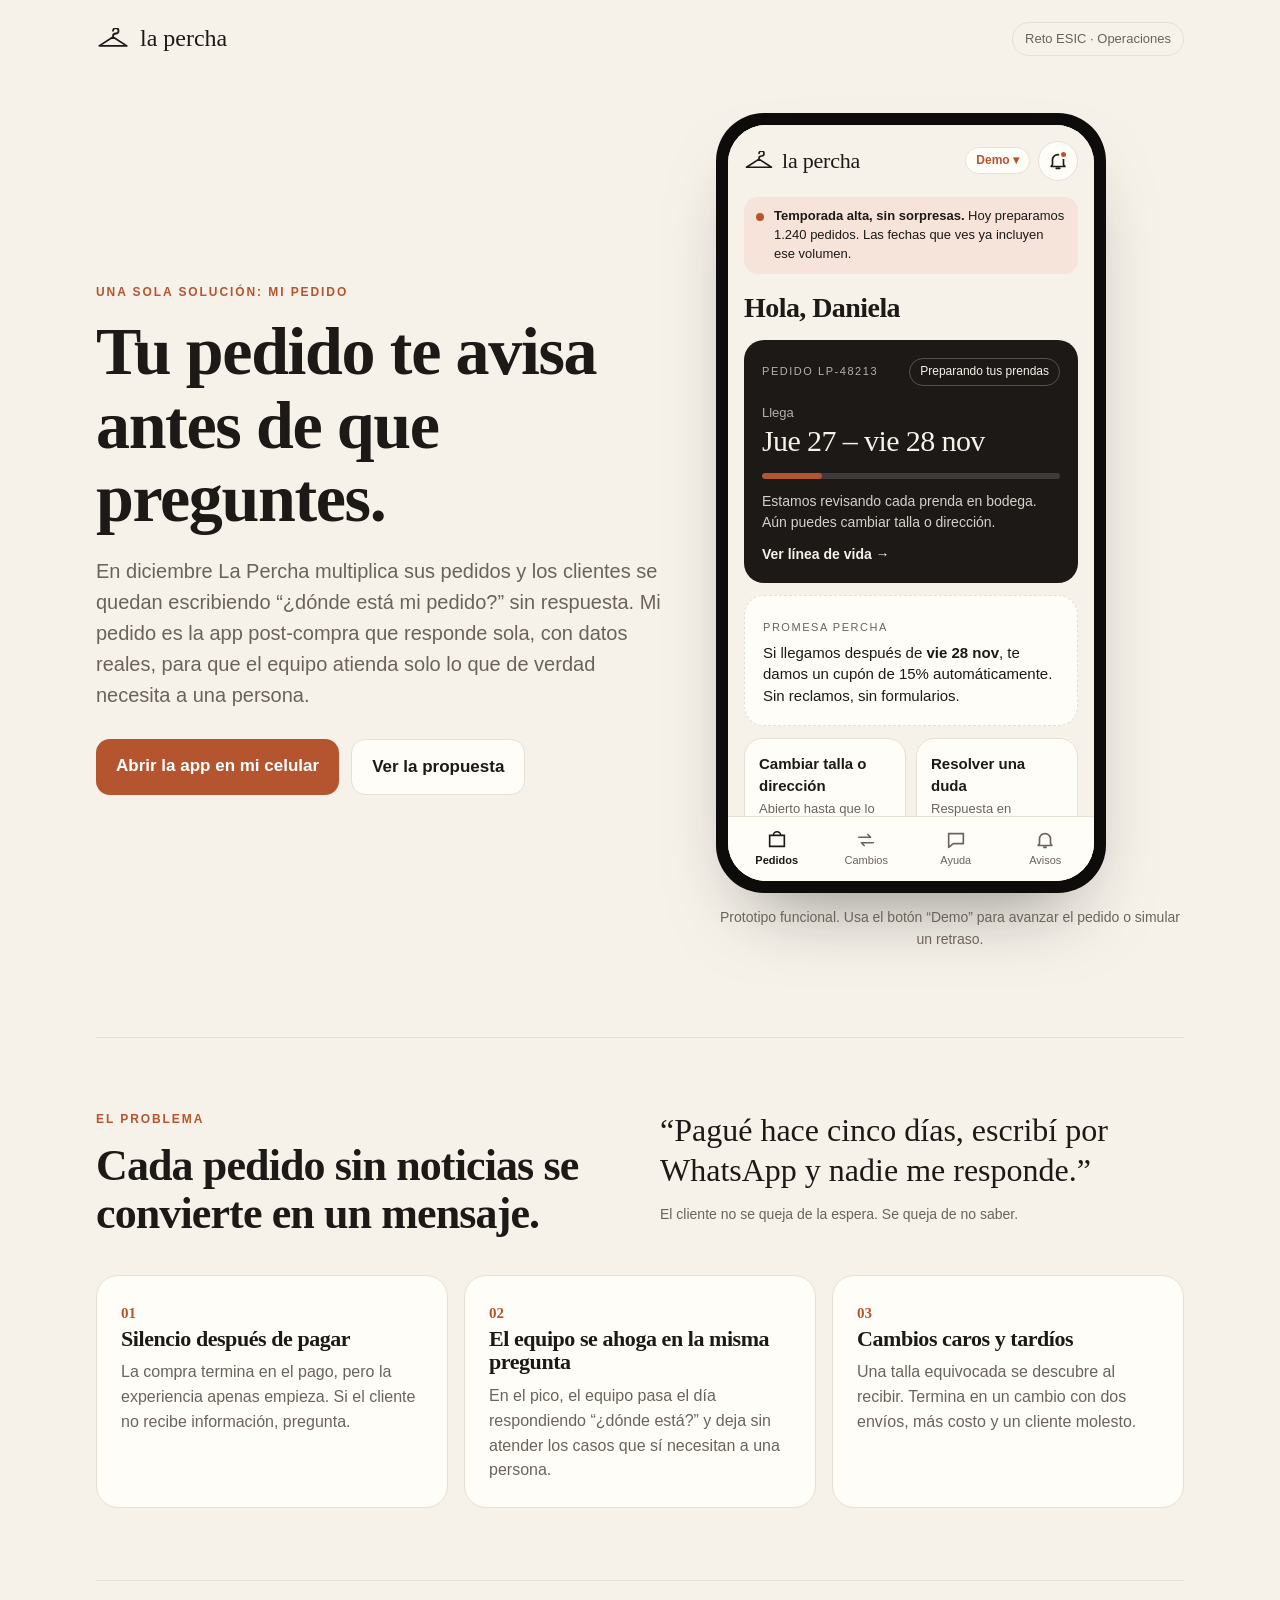
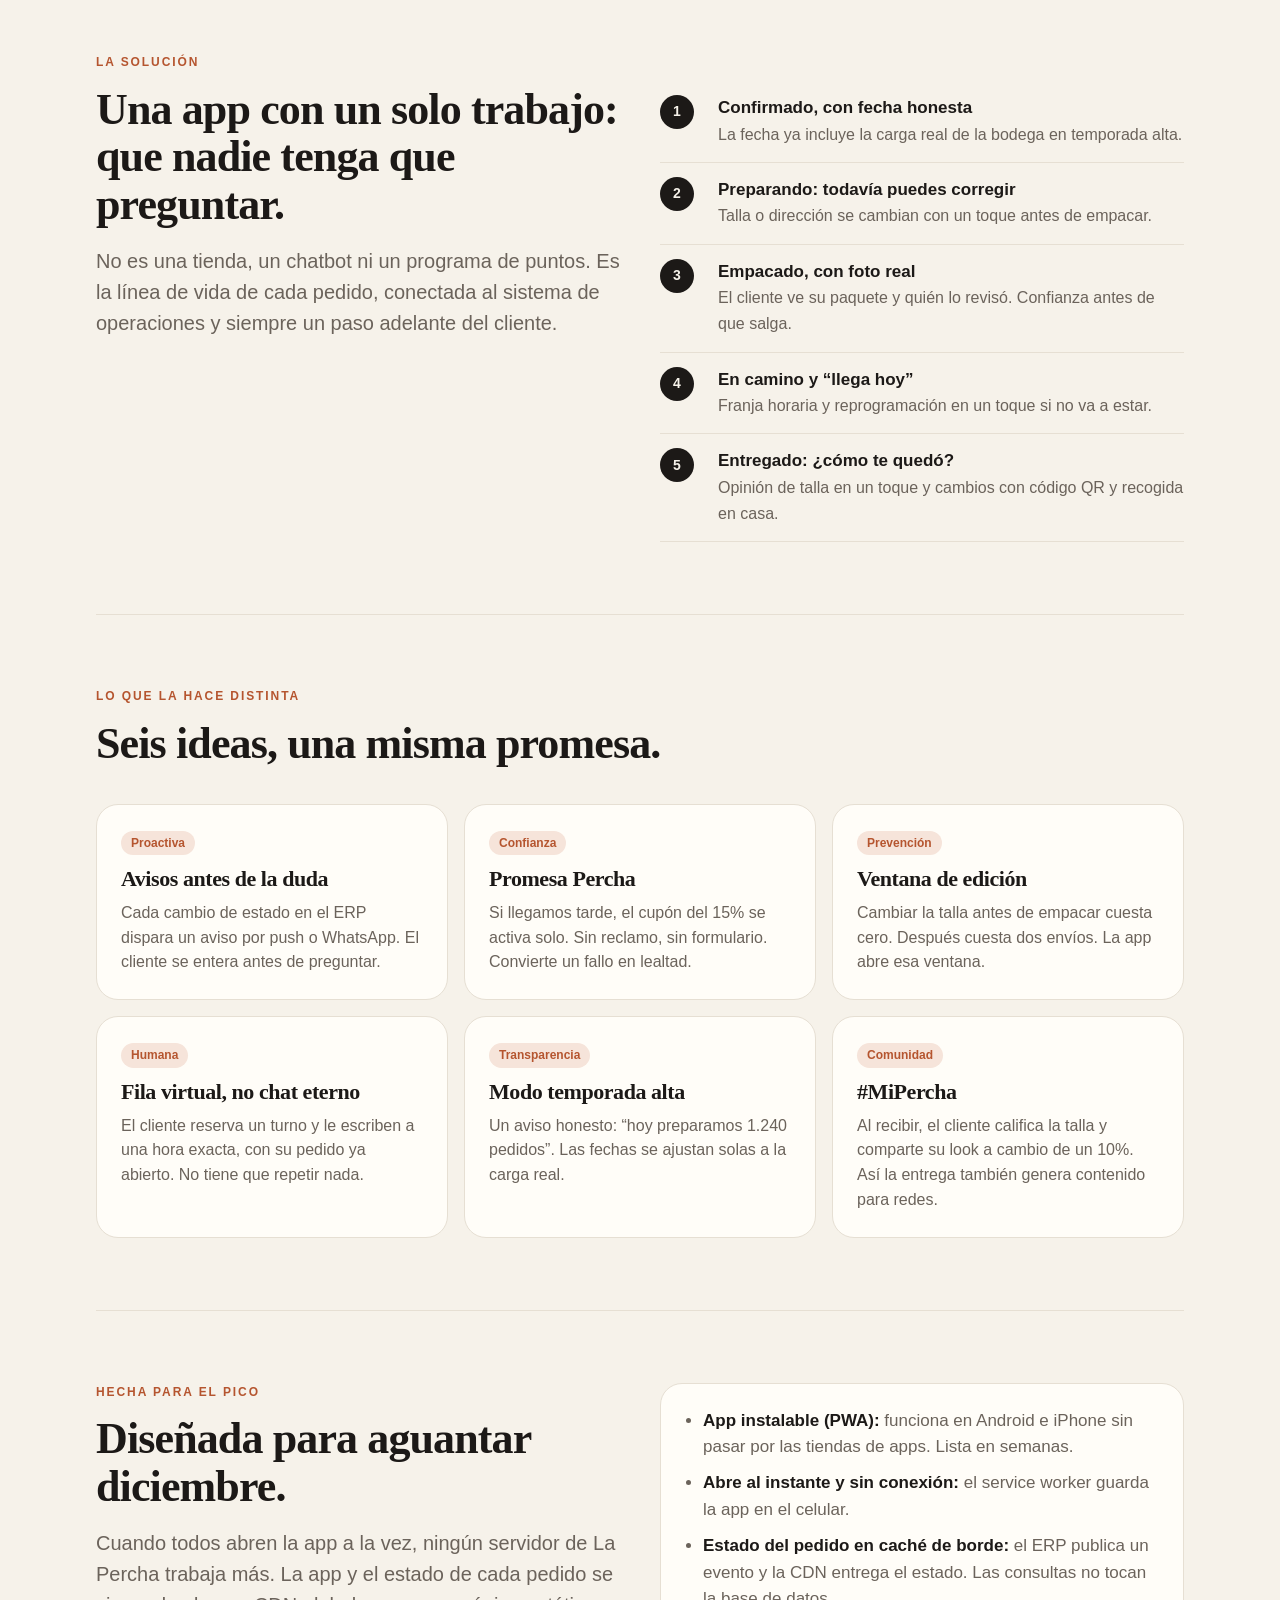
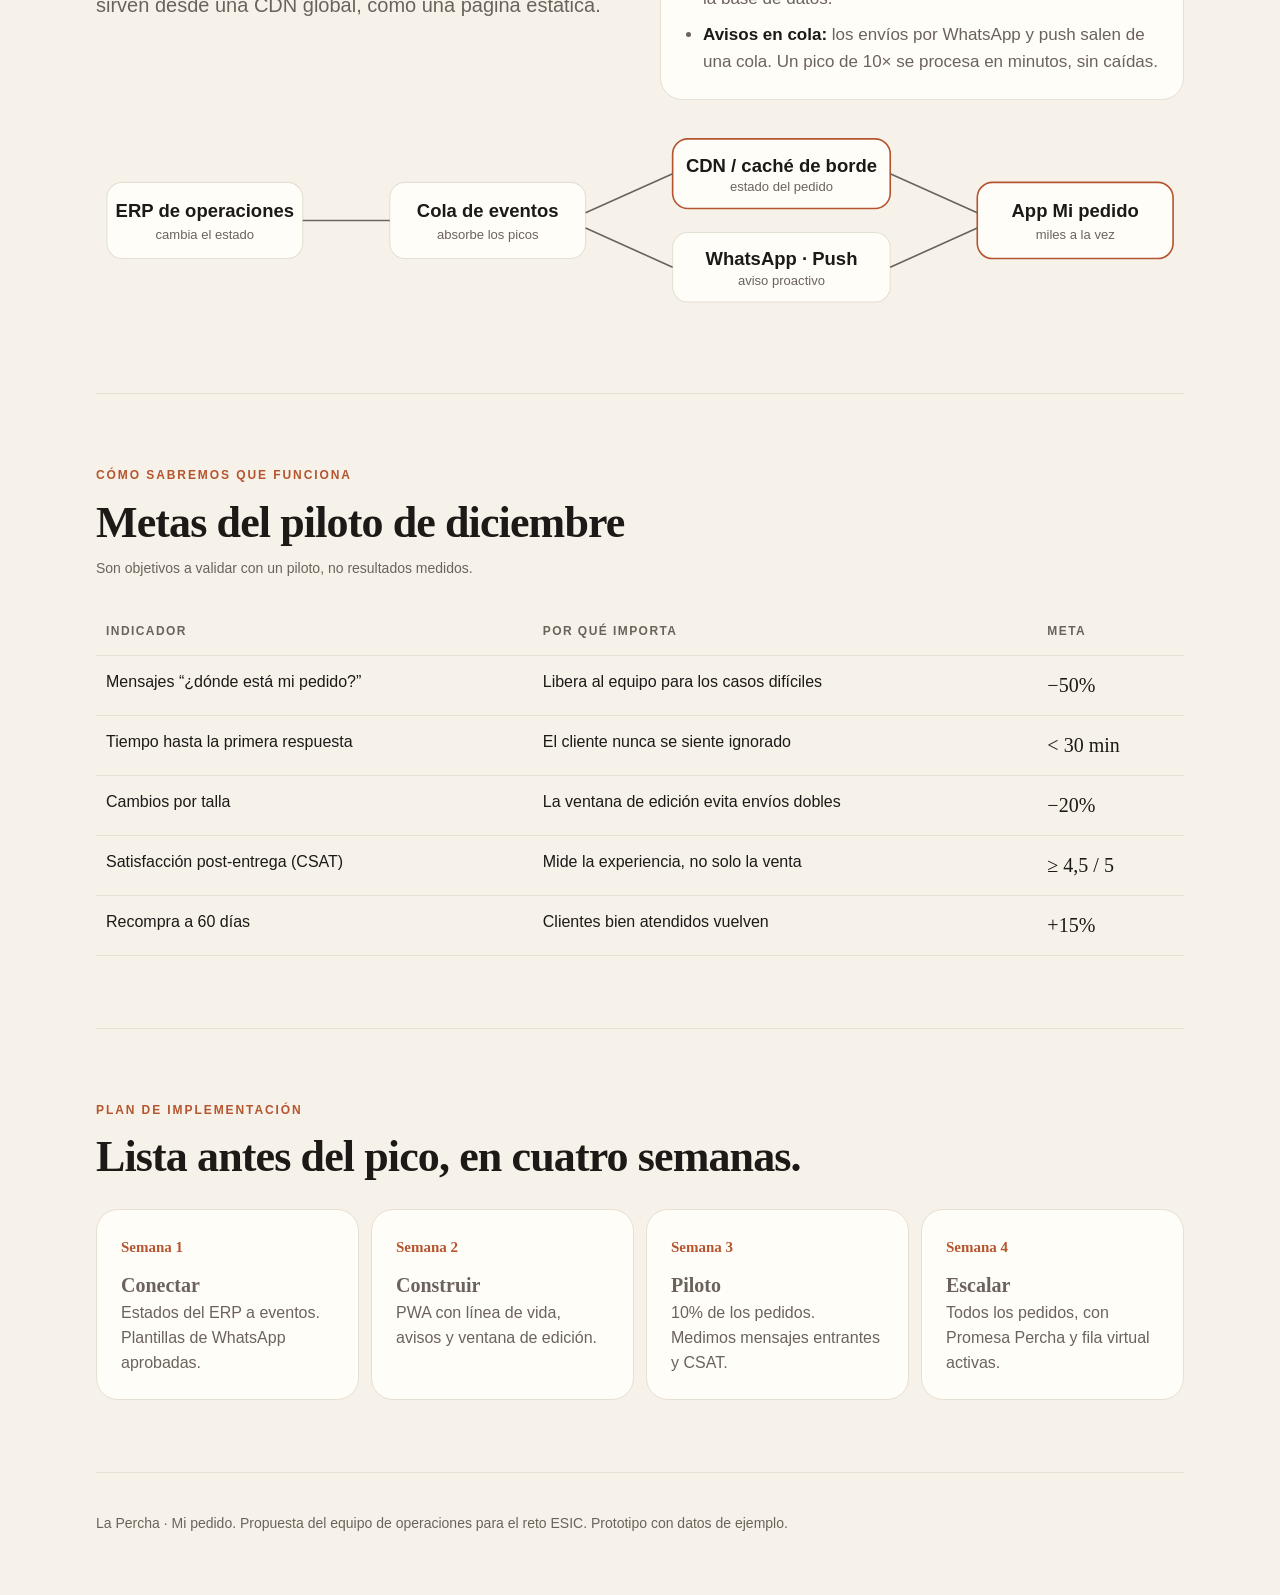
==== percha/index.html @ 1cbc2aa0 "Añadir web y prototipo de app Mi pedido de La Percha para el reto ESIC Co-Authored-By: Claude Opus 5" ====
<!doctype html>
<html lang="es">
<head>
  <meta charset="utf-8">
  <meta name="viewport" content="width=device-width, initial-scale=1">
  <title>La Percha · Mi pedido</title>
  <meta name="description" content="Propuesta para el reto ESIC: una app post-compra que avisa antes de que el cliente pregunte, pensada para el pico de fin de año de La Percha.">
  <meta name="theme-color" content="#1c1917">
  <link rel="icon" href="app/icon.svg" type="image/svg+xml">
  <style>
    :root {
      --bg: #f6f2ea; --surface: #fffdf8; --ink: #1c1917; --muted: #6b635b; --line: #e6dfd3;
      --accent: #b5552f; --accent-soft: #f6e4da; --ok: #2f6b4f;
      --serif: "Iowan Old Style", "Palatino Linotype", Palatino, Georgia, serif;
      --sans: -apple-system, BlinkMacSystemFont, "Segoe UI", Roboto, "Helvetica Neue", Arial, sans-serif;
      color-scheme: light;
    }
    @media (prefers-color-scheme: dark) {
      :root:not([data-theme="light"]) { --bg: #151311; --surface: #1f1c19; --ink: #f3eee6; --muted: #a79e93; --line: #34302b; --accent: #e07a50; --accent-soft: #3a261d; --ok: #7cc6a0; color-scheme: dark; }
    }
    :root[data-theme="dark"] { --bg: #151311; --surface: #1f1c19; --ink: #f3eee6; --muted: #a79e93; --line: #34302b; --accent: #e07a50; --accent-soft: #3a261d; --ok: #7cc6a0; color-scheme: dark; }
    * { box-sizing: border-box; }
    body { margin: 0; background: var(--bg); color: var(--ink); font-family: var(--sans); line-height: 1.55; font-size: 17px; -webkit-font-smoothing: antialiased; }
    a { color: inherit; }
    .wrap { max-width: 1120px; margin: 0 auto; padding: 0 16px; }
    nav.top { display: flex; justify-content: space-between; align-items: center; padding: 20px 0; }
    .logo { display: flex; align-items: center; gap: 10px; font-family: var(--serif); font-size: 24px; text-decoration: none; }
    .pill { font-size: 13px; border: 1px solid var(--line); border-radius: 99px; padding: 6px 12px; color: var(--muted); }
    h1, h2, h3 { font-family: var(--serif); font-weight: 600; letter-spacing: -0.02em; line-height: 1.08; margin: 0; }
    h1 { font-size: clamp(40px, 6vw, 68px); }
    h2 { font-size: clamp(30px, 4vw, 44px); }
    h3 { font-size: 22px; }
    .eyebrow { font-size: 12px; letter-spacing: .16em; text-transform: uppercase; color: var(--accent); font-weight: 600; margin: 0 0 14px; }
    .lead { font-size: 20px; color: var(--muted); max-width: 34em; }
    section { padding: 72px 0; border-top: 1px solid var(--line); }
    .hero { display: grid; grid-template-columns: 1.1fr .9fr; gap: 48px; align-items: center; padding: 36px 0 72px; border: 0; }
    .cta { display: flex; gap: 12px; flex-wrap: wrap; margin-top: 28px; }
    .btn { display: inline-block; padding: 14px 20px; border-radius: 14px; font-weight: 600; text-decoration: none; }
    .btn.primary { background: var(--accent); color: #fff; }
    .btn.ghost { border: 1px solid var(--line); background: var(--surface); }
    .phone { justify-self: center; width: 390px; max-width: 100%; height: 780px; border-radius: 48px; background: #0d0c0b; padding: 12px; box-shadow: 0 40px 80px -40px rgba(28,25,23,.55); }
    .phone iframe { width: 100%; height: 100%; border: 0; border-radius: 38px; background: var(--bg); display: block; }
    .phone-note { text-align: center; font-size: 14px; color: var(--muted); margin-top: 14px; }
    .grid3 { display: grid; grid-template-columns: repeat(3, 1fr); gap: 16px; margin-top: 36px; }
    .grid2 { display: grid; grid-template-columns: 1fr 1fr; gap: 40px; align-items: start; }
    .card { background: var(--surface); border: 1px solid var(--line); border-radius: 22px; padding: 24px; }
    .card p { color: var(--muted); margin: 10px 0 0; font-size: 16px; }
    .num { font-family: var(--serif); font-size: 15px; color: var(--accent); font-weight: 600; }
    .quote { font-family: var(--serif); font-size: clamp(24px, 3vw, 32px); line-height: 1.25; margin: 0; }
    .chain { list-style: none; padding: 0; margin: 28px 0 0; counter-reset: s; }
    .chain li { counter-increment: s; display: grid; grid-template-columns: 44px 1fr; gap: 14px; padding: 14px 0; border-bottom: 1px solid var(--line); }
    .chain li::before { content: counter(s); width: 34px; height: 34px; border-radius: 50%; display: grid; place-items: center; background: var(--ink); color: var(--bg); font-weight: 700; font-size: 14px; }
    .chain strong { display: block; }
    .chain span { color: var(--muted); font-size: 16px; }
    .arch { width: 100%; height: auto; margin-top: 28px; }
    .arch text { font-family: var(--sans); fill: var(--ink); }
    .arch .m { fill: var(--muted); font-size: 12px; }
    .arch rect { fill: var(--surface); stroke: var(--line); }
    .arch .hl { stroke: var(--accent); stroke-width: 1.5; }
    .arch path { stroke: var(--muted); fill: none; stroke-width: 1.5; }
    table { width: 100%; border-collapse: collapse; margin-top: 28px; font-size: 16px; }
    th, td { text-align: left; padding: 14px 10px; border-bottom: 1px solid var(--line); vertical-align: top; }
    th { font-size: 12px; letter-spacing: .12em; text-transform: uppercase; color: var(--muted); font-weight: 600; }
    td:last-child { font-family: var(--serif); font-size: 20px; white-space: nowrap; }
    .tag { display: inline-block; font-size: 12px; border-radius: 99px; padding: 3px 10px; background: var(--accent-soft); color: var(--accent); font-weight: 600; margin-bottom: 12px; }
    .weeks { display: grid; grid-template-columns: repeat(4, 1fr); gap: 12px; margin-top: 28px; }
    .weeks .card strong { font-family: var(--serif); font-size: 20px; }
    footer { padding: 40px 0 60px; color: var(--muted); font-size: 14px; border-top: 1px solid var(--line); }
    .small { font-size: 14px; color: var(--muted); }
    @media (max-width: 900px) {
      .hero, .grid2 { grid-template-columns: 1fr; }
      .grid3, .weeks { grid-template-columns: 1fr; }
      .phone { height: 680px; width: 340px; }
      section { padding: 52px 0; }
      table { font-size: 14px; }
      td:last-child { font-size: 16px; white-space: normal; }
    }
  </style>
</head>
<body>
  <div class="wrap">
    <nav class="top">
      <a class="logo" href="./"><svg viewBox="0 0 48 32" width="34" height="22" aria-hidden="true"><path d="M24 4a4 4 0 1 1 4 4c-2 0-4 1.6-4 4v1L4 26h40L24 13" fill="none" stroke="currentColor" stroke-width="2.6" stroke-linecap="round" stroke-linejoin="round"/></svg>la percha</a>
      <span class="pill">Reto ESIC · Operaciones</span>
    </nav>

    <header class="hero">
      <div>
        <p class="eyebrow">Una sola solución: Mi pedido</p>
        <h1>Tu pedido te avisa antes de que preguntes.</h1>
        <p class="lead">En diciembre La Percha multiplica sus pedidos y los clientes se quedan escribiendo “¿dónde está mi pedido?” sin respuesta. Mi pedido es la app post-compra que responde sola, con datos reales, para que el equipo atienda solo lo que de verdad necesita a una persona.</p>
        <div class="cta">
          <a class="btn primary" href="app/">Abrir la app en mi celular</a>
          <a class="btn ghost" href="#solucion">Ver la propuesta</a>
        </div>
      </div>
      <div>
        <div class="phone"><iframe src="app/" title="Prototipo de la app La Percha · Mi pedido" loading="eager"></iframe></div>
        <p class="phone-note">Prototipo funcional. Usa el botón “Demo” para avanzar el pedido o simular un retraso.</p>
      </div>
    </header>

    <section id="problema">
      <div class="grid2">
        <div>
          <p class="eyebrow">El problema</p>
          <h2>Cada pedido sin noticias se convierte en un mensaje.</h2>
        </div>
        <div>
          <p class="quote">“Pagué hace cinco días, escribí por WhatsApp y nadie me responde.”</p>
          <p class="small">El cliente no se queja de la espera. Se queja de no saber.</p>
        </div>
      </div>
      <div class="grid3">
        <div class="card"><span class="num">01</span><h3>Silencio después de pagar</h3><p>La compra termina en el pago, pero la experiencia apenas empieza. Si el cliente no recibe información, pregunta.</p></div>
        <div class="card"><span class="num">02</span><h3>El equipo se ahoga en la misma pregunta</h3><p>En el pico, el equipo pasa el día respondiendo “¿dónde está?” y deja sin atender los casos que sí necesitan a una persona.</p></div>
        <div class="card"><span class="num">03</span><h3>Cambios caros y tardíos</h3><p>Una talla equivocada se descubre al recibir. Termina en un cambio con dos envíos, más costo y un cliente molesto.</p></div>
      </div>
    </section>

    <section id="solucion">
      <div class="grid2">
        <div>
          <p class="eyebrow">La solución</p>
          <h2>Una app con un solo trabajo: que nadie tenga que preguntar.</h2>
          <p class="lead" style="margin-top:18px">No es una tienda, un chatbot ni un programa de puntos. Es la línea de vida de cada pedido, conectada al sistema de operaciones y siempre un paso adelante del cliente.</p>
        </div>
        <ol class="chain">
          <li><div><strong>Confirmado, con fecha honesta</strong><span>La fecha ya incluye la carga real de la bodega en temporada alta.</span></div></li>
          <li><div><strong>Preparando: todavía puedes corregir</strong><span>Talla o dirección se cambian con un toque antes de empacar.</span></div></li>
          <li><div><strong>Empacado, con foto real</strong><span>El cliente ve su paquete y quién lo revisó. Confianza antes de que salga.</span></div></li>
          <li><div><strong>En camino y “llega hoy”</strong><span>Franja horaria y reprogramación en un toque si no va a estar.</span></div></li>
          <li><div><strong>Entregado: ¿cómo te quedó?</strong><span>Opinión de talla en un toque y cambios con código QR y recogida en casa.</span></div></li>
        </ol>
      </div>
    </section>

    <section id="innovacion">
      <p class="eyebrow">Lo que la hace distinta</p>
      <h2>Seis ideas, una misma promesa.</h2>
      <div class="grid3">
        <div class="card"><span class="tag">Proactiva</span><h3>Avisos antes de la duda</h3><p>Cada cambio de estado en el ERP dispara un aviso por push o WhatsApp. El cliente se entera antes de preguntar.</p></div>
        <div class="card"><span class="tag">Confianza</span><h3>Promesa Percha</h3><p>Si llegamos tarde, el cupón del 15% se activa solo. Sin reclamo, sin formulario. Convierte un fallo en lealtad.</p></div>
        <div class="card"><span class="tag">Prevención</span><h3>Ventana de edición</h3><p>Cambiar la talla antes de empacar cuesta cero. Después cuesta dos envíos. La app abre esa ventana.</p></div>
        <div class="card"><span class="tag">Humana</span><h3>Fila virtual, no chat eterno</h3><p>El cliente reserva un turno y le escriben a una hora exacta, con su pedido ya abierto. No tiene que repetir nada.</p></div>
        <div class="card"><span class="tag">Transparencia</span><h3>Modo temporada alta</h3><p>Un aviso honesto: “hoy preparamos 1.240 pedidos”. Las fechas se ajustan solas a la carga real.</p></div>
        <div class="card"><span class="tag">Comunidad</span><h3>#MiPercha</h3><p>Al recibir, el cliente califica la talla y comparte su look a cambio de un 10%. Así la entrega también genera contenido para redes.</p></div>
      </div>
    </section>

    <section id="escala">
      <div class="grid2">
        <div>
          <p class="eyebrow">Hecha para el pico</p>
          <h2>Diseñada para aguantar diciembre.</h2>
          <p class="lead" style="margin-top:18px">Cuando todos abren la app a la vez, ningún servidor de La Percha trabaja más. La app y el estado de cada pedido se sirven desde una CDN global, como una página estática.</p>
        </div>
        <div class="card">
          <ul style="margin:0;padding-left:18px;color:var(--muted)">
            <li><strong style="color:var(--ink)">App instalable (PWA):</strong> funciona en Android e iPhone sin pasar por las tiendas de apps. Lista en semanas.</li>
            <li style="margin-top:10px"><strong style="color:var(--ink)">Abre al instante y sin conexión:</strong> el service worker guarda la app en el celular.</li>
            <li style="margin-top:10px"><strong style="color:var(--ink)">Estado del pedido en caché de borde:</strong> el ERP publica un evento y la CDN entrega el estado. Las consultas no tocan la base de datos.</li>
            <li style="margin-top:10px"><strong style="color:var(--ink)">Avisos en cola:</strong> los envíos por WhatsApp y push salen de una cola. Un pico de 10× se procesa en minutos, sin caídas.</li>
          </ul>
        </div>
      </div>
      <svg class="arch" viewBox="0 0 1000 170" role="img" aria-label="Flujo: el ERP publica eventos a una cola, que actualiza la CDN y envía avisos; la app lee de la CDN.">
        <rect x="10" y="50" width="180" height="70" rx="14"/><text x="100" y="82" text-anchor="middle" font-weight="600">ERP de operaciones</text><text x="100" y="102" text-anchor="middle" class="m">cambia el estado</text>
        <rect x="270" y="50" width="180" height="70" rx="14"/><text x="360" y="82" text-anchor="middle" font-weight="600">Cola de eventos</text><text x="360" y="102" text-anchor="middle" class="m">absorbe los picos</text>
        <rect x="530" y="10" width="200" height="64" rx="14" class="hl"/><text x="630" y="40" text-anchor="middle" font-weight="600">CDN / caché de borde</text><text x="630" y="58" text-anchor="middle" class="m">estado del pedido</text>
        <rect x="530" y="96" width="200" height="64" rx="14"/><text x="630" y="126" text-anchor="middle" font-weight="600">WhatsApp · Push</text><text x="630" y="144" text-anchor="middle" class="m">aviso proactivo</text>
        <rect x="810" y="50" width="180" height="70" rx="14" class="hl"/><text x="900" y="82" text-anchor="middle" font-weight="600">App Mi pedido</text><text x="900" y="102" text-anchor="middle" class="m">miles a la vez</text>
        <path d="M190 85h80M450 78l80-36M450 92l80 36M730 42l80 36M730 128l80-36"/>
      </svg>
    </section>

    <section id="impacto">
      <p class="eyebrow">Cómo sabremos que funciona</p>
      <h2>Metas del piloto de diciembre</h2>
      <p class="small" style="margin-top:12px">Son objetivos a validar con un piloto, no resultados medidos.</p>
      <table>
        <thead><tr><th>Indicador</th><th>Por qué importa</th><th>Meta</th></tr></thead>
        <tbody>
          <tr><td>Mensajes “¿dónde está mi pedido?”</td><td>Libera al equipo para los casos difíciles</td><td>−50%</td></tr>
          <tr><td>Tiempo hasta la primera respuesta</td><td>El cliente nunca se siente ignorado</td><td>&lt; 30 min</td></tr>
          <tr><td>Cambios por talla</td><td>La ventana de edición evita envíos dobles</td><td>−20%</td></tr>
          <tr><td>Satisfacción post-entrega (CSAT)</td><td>Mide la experiencia, no solo la venta</td><td>≥ 4,5 / 5</td></tr>
          <tr><td>Recompra a 60 días</td><td>Clientes bien atendidos vuelven</td><td>+15%</td></tr>
        </tbody>
      </table>
    </section>

    <section id="plan">
      <p class="eyebrow">Plan de implementación</p>
      <h2>Lista antes del pico, en cuatro semanas.</h2>
      <div class="weeks">
        <div class="card"><span class="num">Semana 1</span><p><strong>Conectar</strong><br>Estados del ERP a eventos. Plantillas de WhatsApp aprobadas.</p></div>
        <div class="card"><span class="num">Semana 2</span><p><strong>Construir</strong><br>PWA con línea de vida, avisos y ventana de edición.</p></div>
        <div class="card"><span class="num">Semana 3</span><p><strong>Piloto</strong><br>10% de los pedidos. Medimos mensajes entrantes y CSAT.</p></div>
        <div class="card"><span class="num">Semana 4</span><p><strong>Escalar</strong><br>Todos los pedidos, con Promesa Percha y fila virtual activas.</p></div>
      </div>
    </section>

    <footer>
      La Percha · Mi pedido. Propuesta del equipo de operaciones para el reto ESIC. Prototipo con datos de ejemplo.
    </footer>
  </div>
</body>
</html>
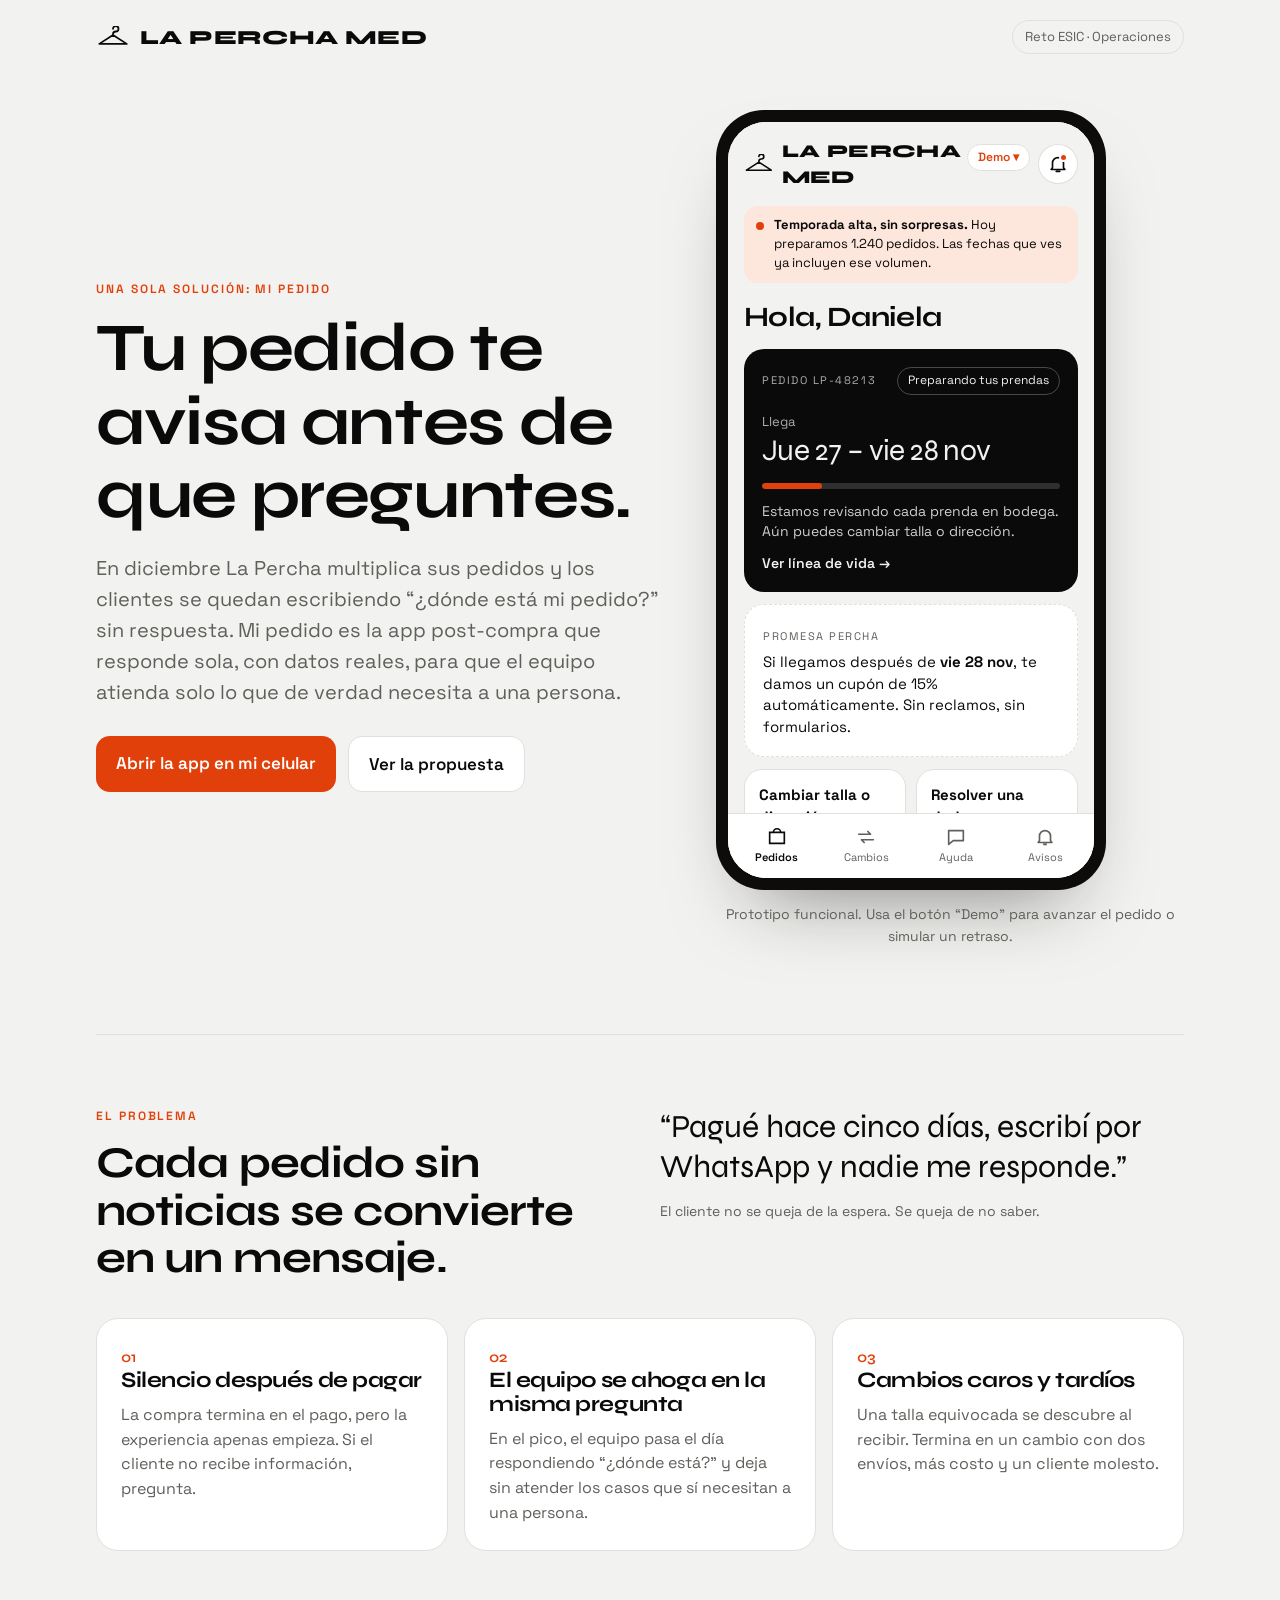
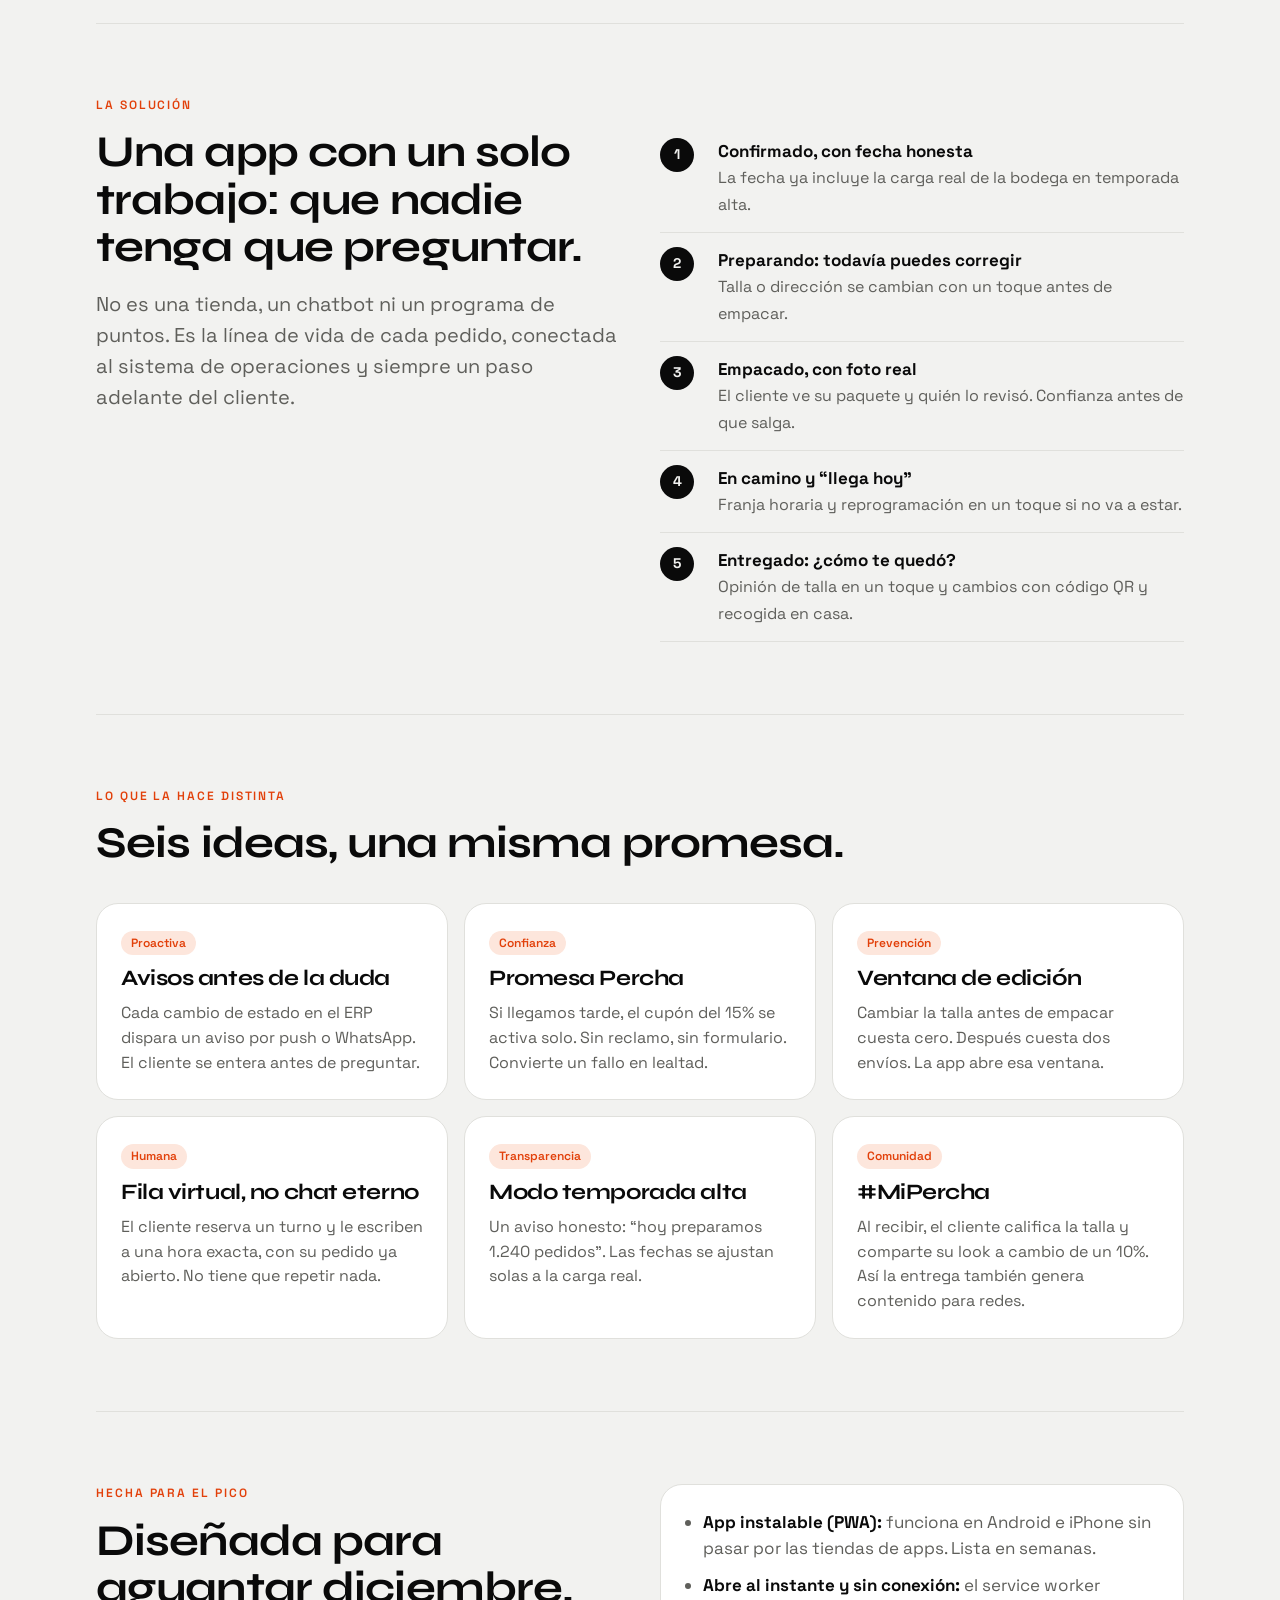
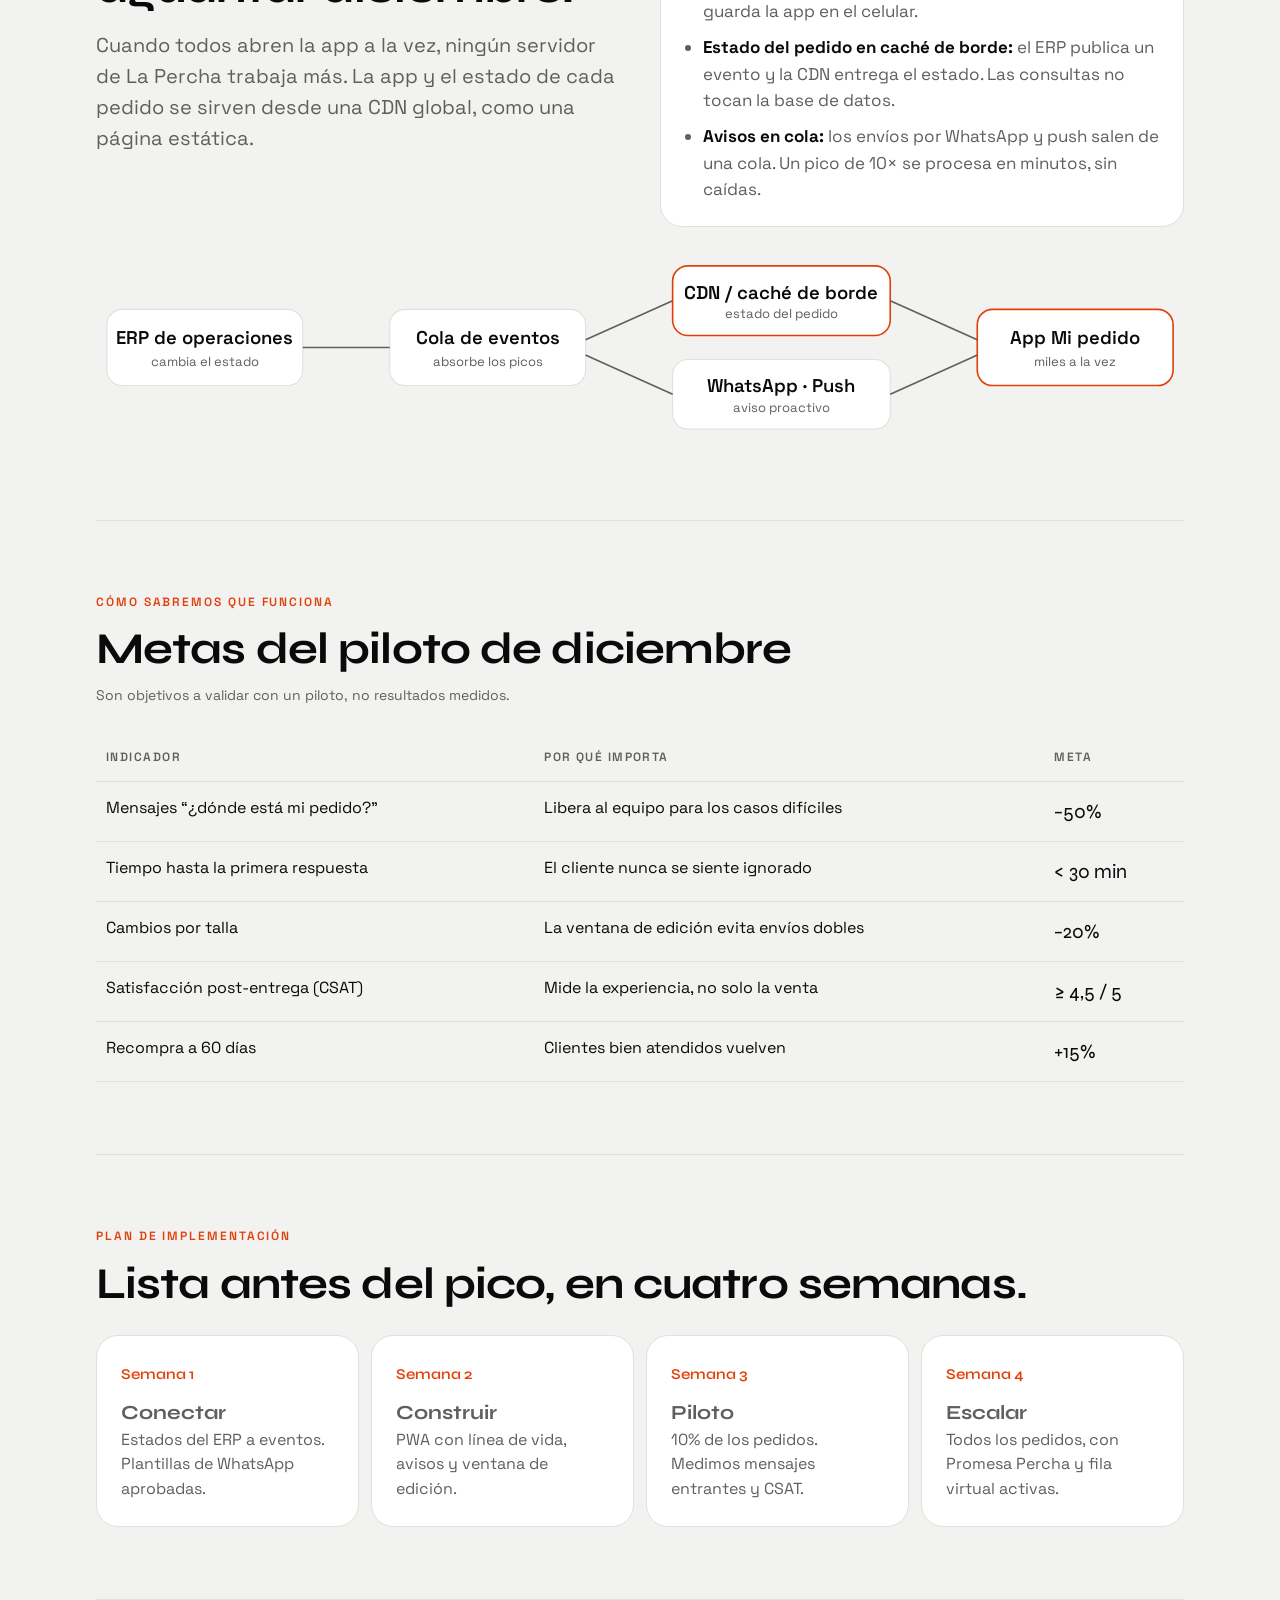
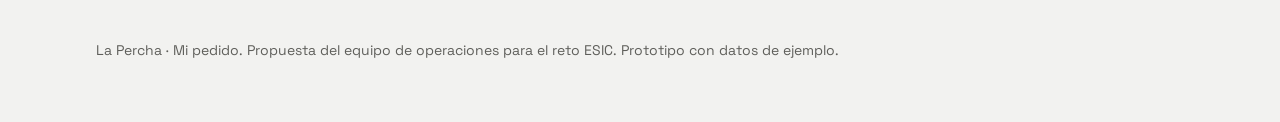
==== commit b2b6a029: "Aplicar identidad La Percha Med (Syne + Space Grotesk, streetwear) y explicación de la propuesta Co-" ====
--- a/percha/index.html
+++ b/percha/index.html
@@ -3,16 +3,17 @@
 <head>
   <meta charset="utf-8">
   <meta name="viewport" content="width=device-width, initial-scale=1">
-  <title>La Percha · Mi pedido</title>
+  <title>La Percha Med · Mi pedido</title>
+  <link rel="preconnect" href="https://fonts.googleapis.com"><link rel="preconnect" href="https://fonts.gstatic.com" crossorigin><link href="https://fonts.googleapis.com/css2?family=Space+Grotesk:wght@400;500;600;700&family=Syne:wght@600;700;800&display=swap" rel="stylesheet">
   <meta name="description" content="Propuesta para el reto ESIC: una app post-compra que avisa antes de que el cliente pregunte, pensada para el pico de fin de año de La Percha.">
   <meta name="theme-color" content="#1c1917">
   <link rel="icon" href="app/icon.svg" type="image/svg+xml">
   <style>
     :root {
-      --bg: #f6f2ea; --surface: #fffdf8; --ink: #1c1917; --muted: #6b635b; --line: #e6dfd3;
-      --accent: #b5552f; --accent-soft: #f6e4da; --ok: #2f6b4f;
-      --serif: "Iowan Old Style", "Palatino Linotype", Palatino, Georgia, serif;
-      --sans: -apple-system, BlinkMacSystemFont, "Segoe UI", Roboto, "Helvetica Neue", Arial, sans-serif;
+      --bg: #f2f2f0; --surface: #ffffff; --ink: #0a0a0a; --muted: #5f5f5b; --line: #e0e0dc;
+      --accent: #e2400a; --accent-soft: #fde6dc; --ok: #2f6b4f;
+      --serif: "Syne", "Space Grotesk", system-ui, sans-serif;
+      --sans: "Space Grotesk", -apple-system, BlinkMacSystemFont, "Segoe UI", Roboto, "Helvetica Neue", Arial, sans-serif;
       color-scheme: light;
     }
     @media (prefers-color-scheme: dark) {
@@ -24,9 +25,9 @@
     a { color: inherit; }
     .wrap { max-width: 1120px; margin: 0 auto; padding: 0 16px; }
     nav.top { display: flex; justify-content: space-between; align-items: center; padding: 20px 0; }
-    .logo { display: flex; align-items: center; gap: 10px; font-family: var(--serif); font-size: 24px; text-decoration: none; }
+    .logo { display: flex; align-items: center; gap: 10px; font-family: var(--serif); font-size: 20px; font-weight: 800; letter-spacing: .02em; text-decoration: none; }
     .pill { font-size: 13px; border: 1px solid var(--line); border-radius: 99px; padding: 6px 12px; color: var(--muted); }
-    h1, h2, h3 { font-family: var(--serif); font-weight: 600; letter-spacing: -0.02em; line-height: 1.08; margin: 0; }
+    h1, h2, h3 { font-family: var(--serif); font-weight: 700; letter-spacing: -0.02em; line-height: 1.08; margin: 0; }
     h1 { font-size: clamp(40px, 6vw, 68px); }
     h2 { font-size: clamp(30px, 4vw, 44px); }
     h3 { font-size: 22px; }
@@ -80,7 +81,7 @@
 <body>
   <div class="wrap">
     <nav class="top">
-      <a class="logo" href="./"><svg viewBox="0 0 48 32" width="34" height="22" aria-hidden="true"><path d="M24 4a4 4 0 1 1 4 4c-2 0-4 1.6-4 4v1L4 26h40L24 13" fill="none" stroke="currentColor" stroke-width="2.6" stroke-linecap="round" stroke-linejoin="round"/></svg>la percha</a>
+      <a class="logo" href="./"><svg viewBox="0 0 48 32" width="34" height="22" aria-hidden="true"><path d="M24 4a4 4 0 1 1 4 4c-2 0-4 1.6-4 4v1L4 26h40L24 13" fill="none" stroke="currentColor" stroke-width="2.6" stroke-linecap="round" stroke-linejoin="round"/></svg>LA PERCHA MED</a>
       <span class="pill">Reto ESIC · Operaciones</span>
     </nav>
 
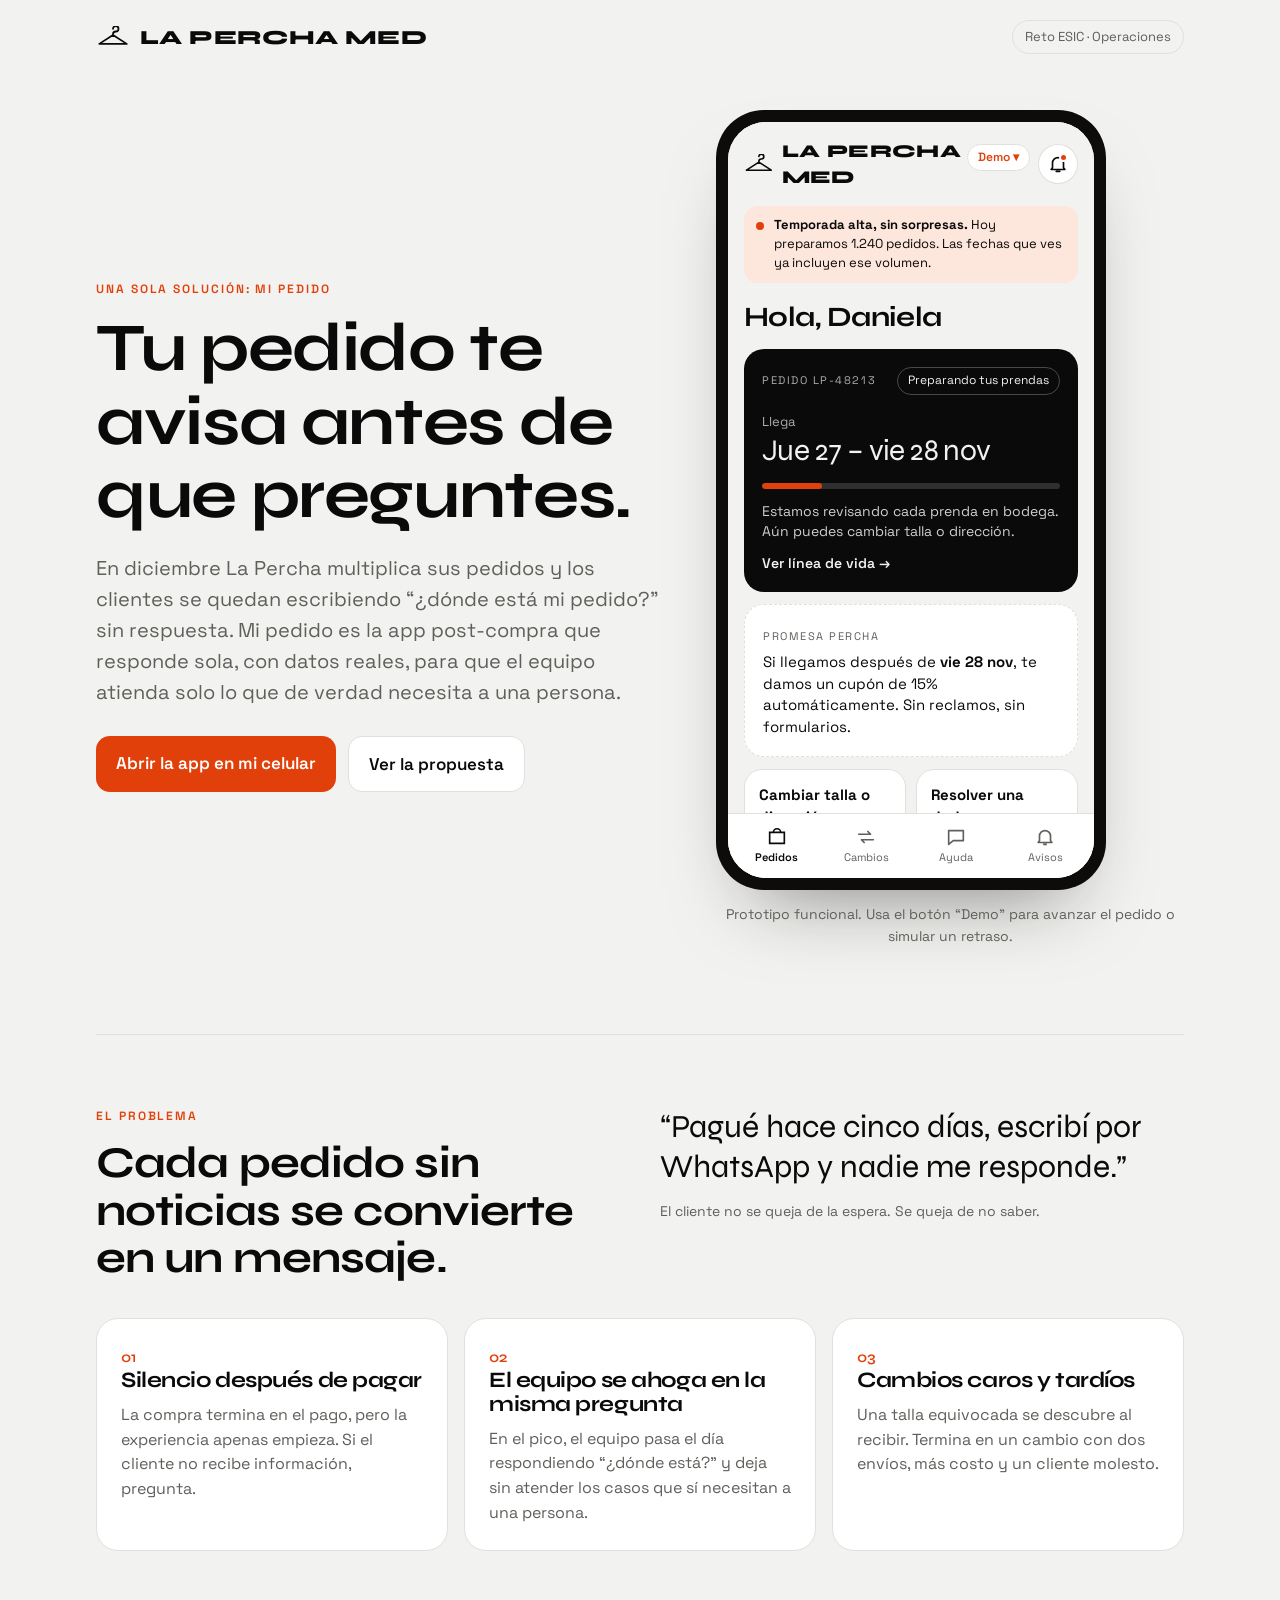
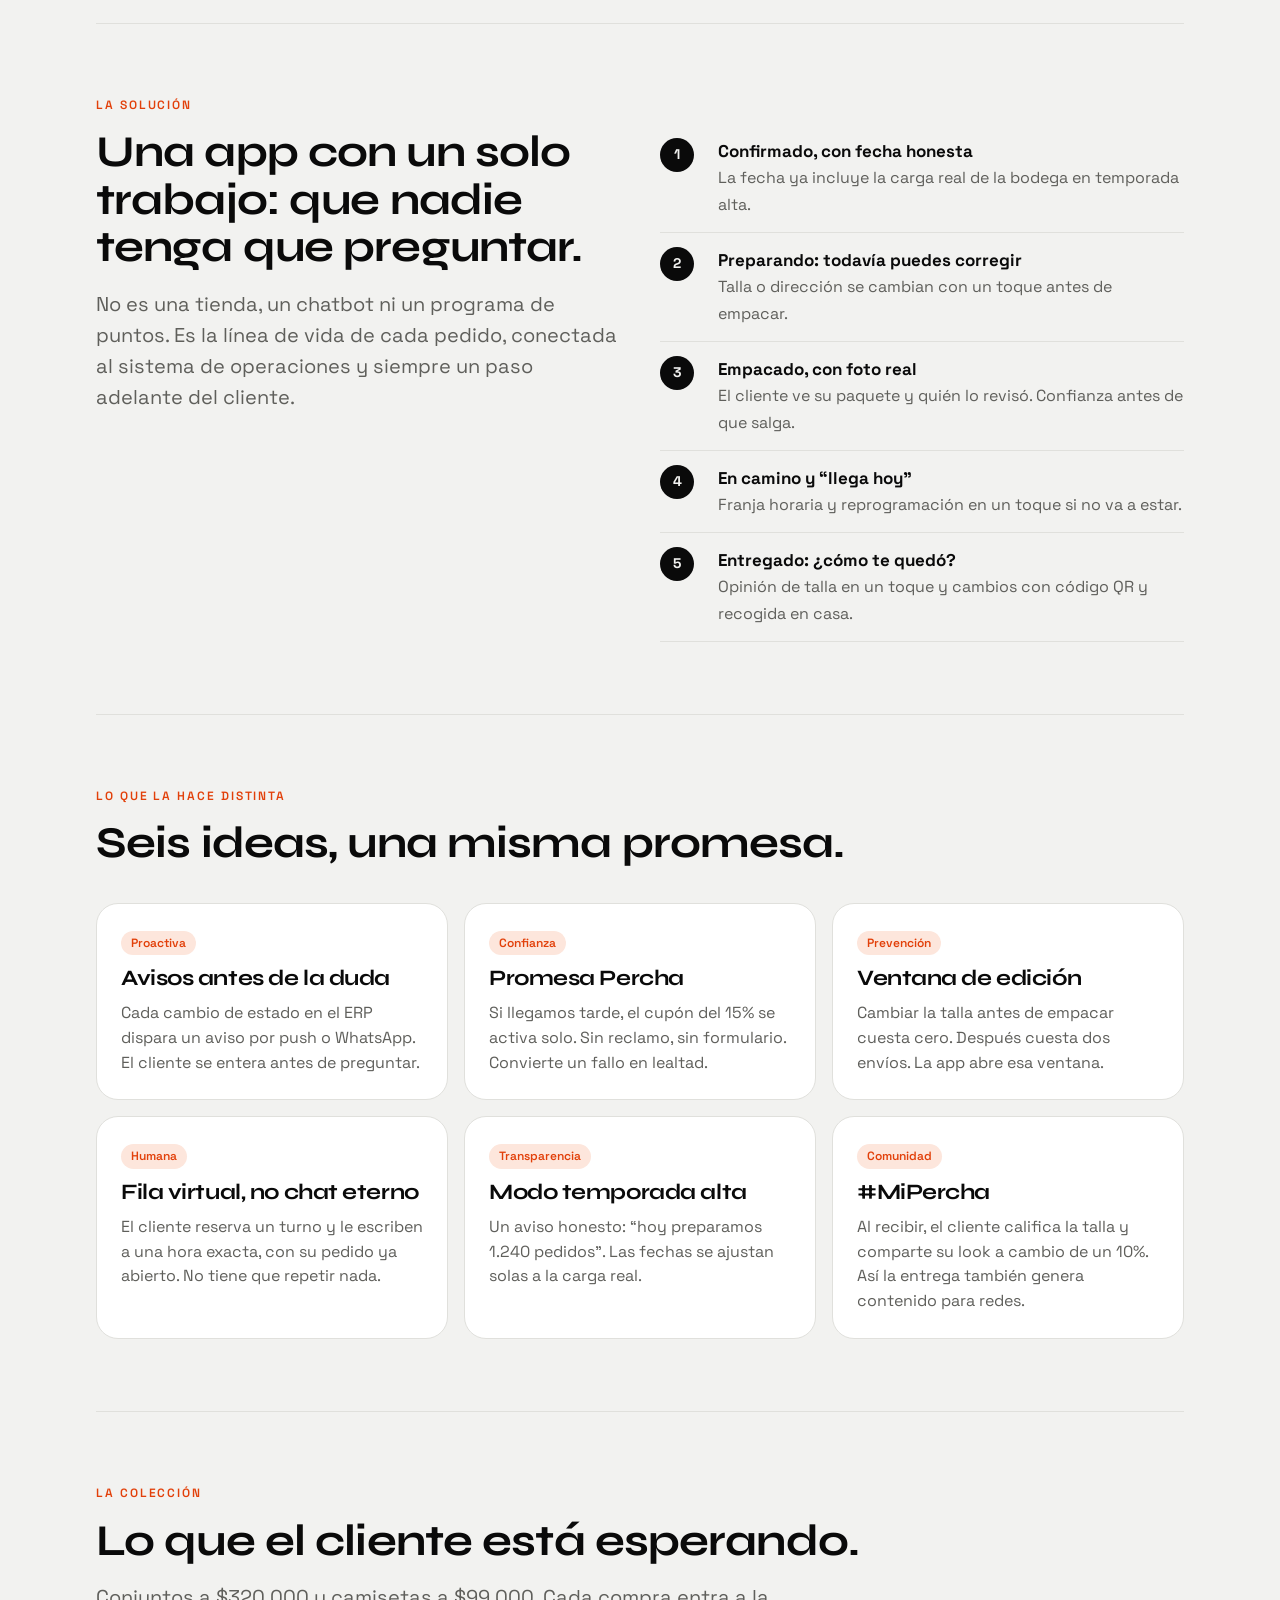
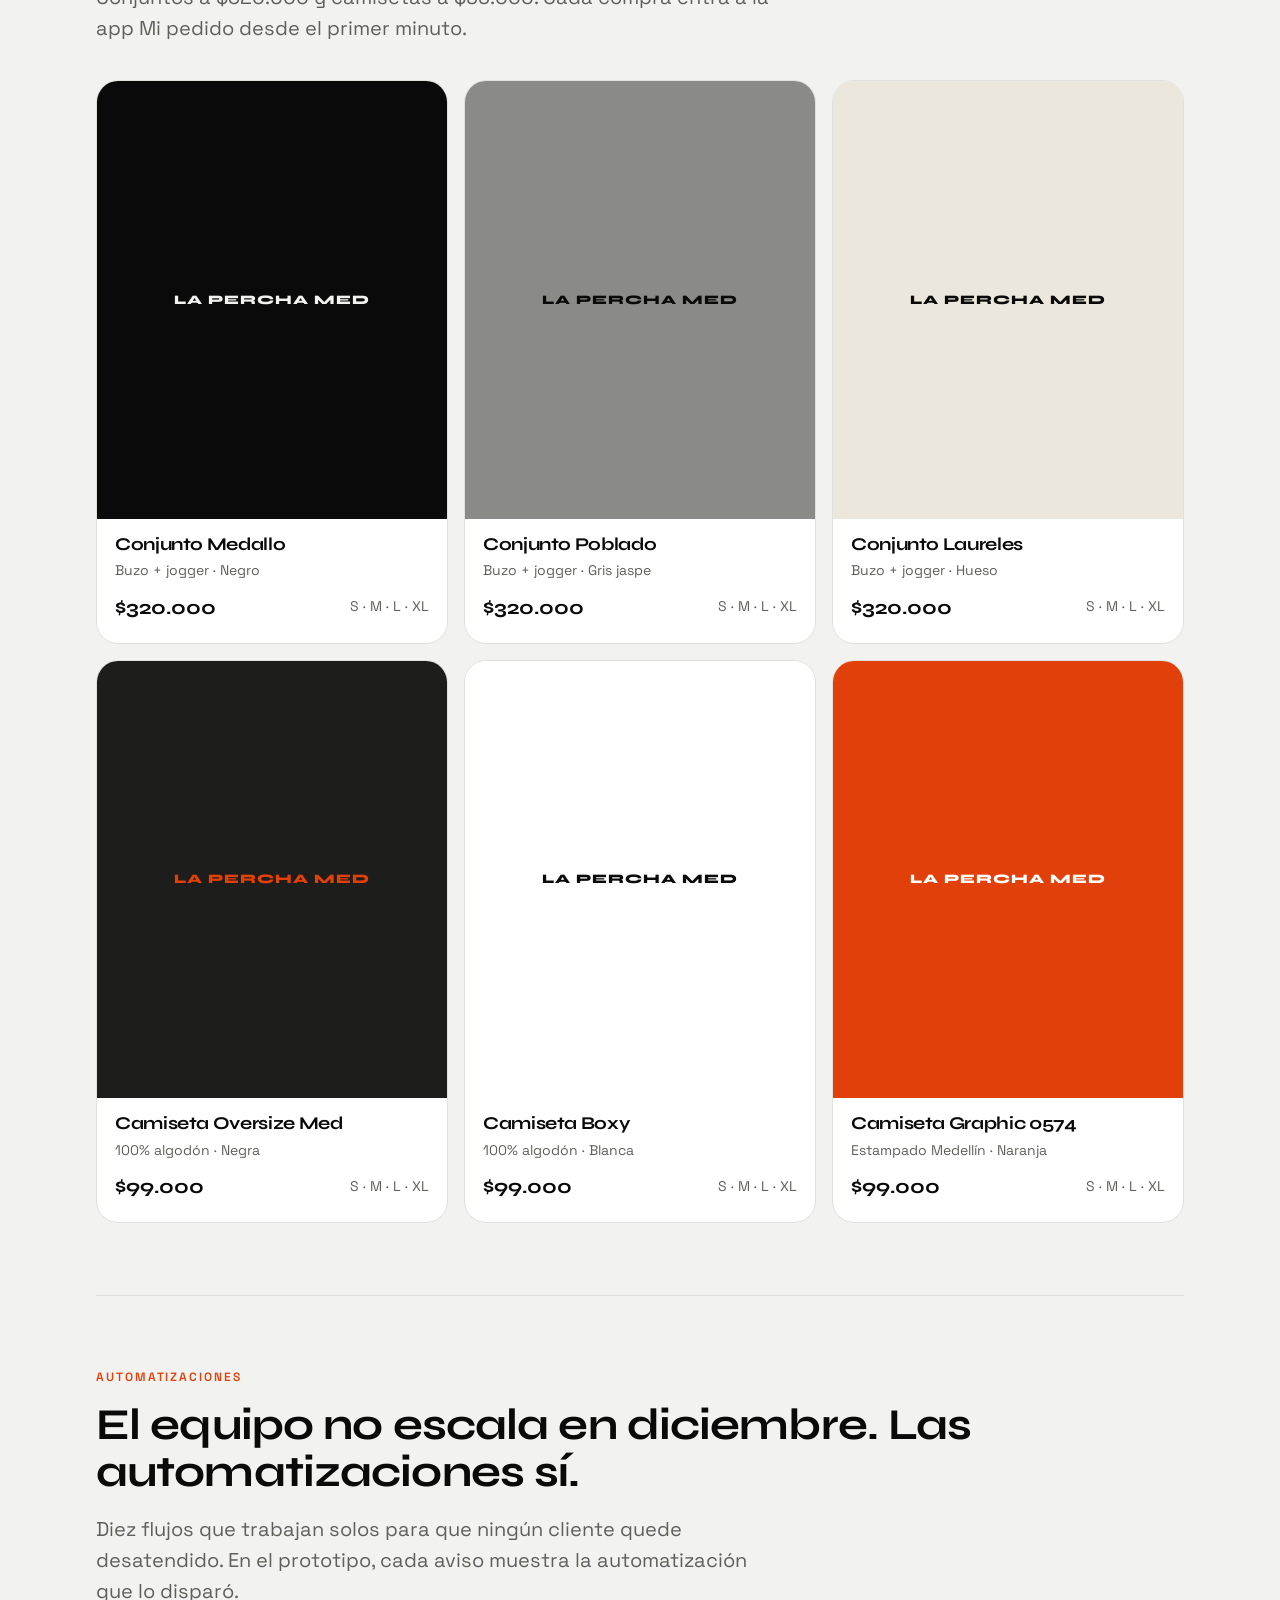
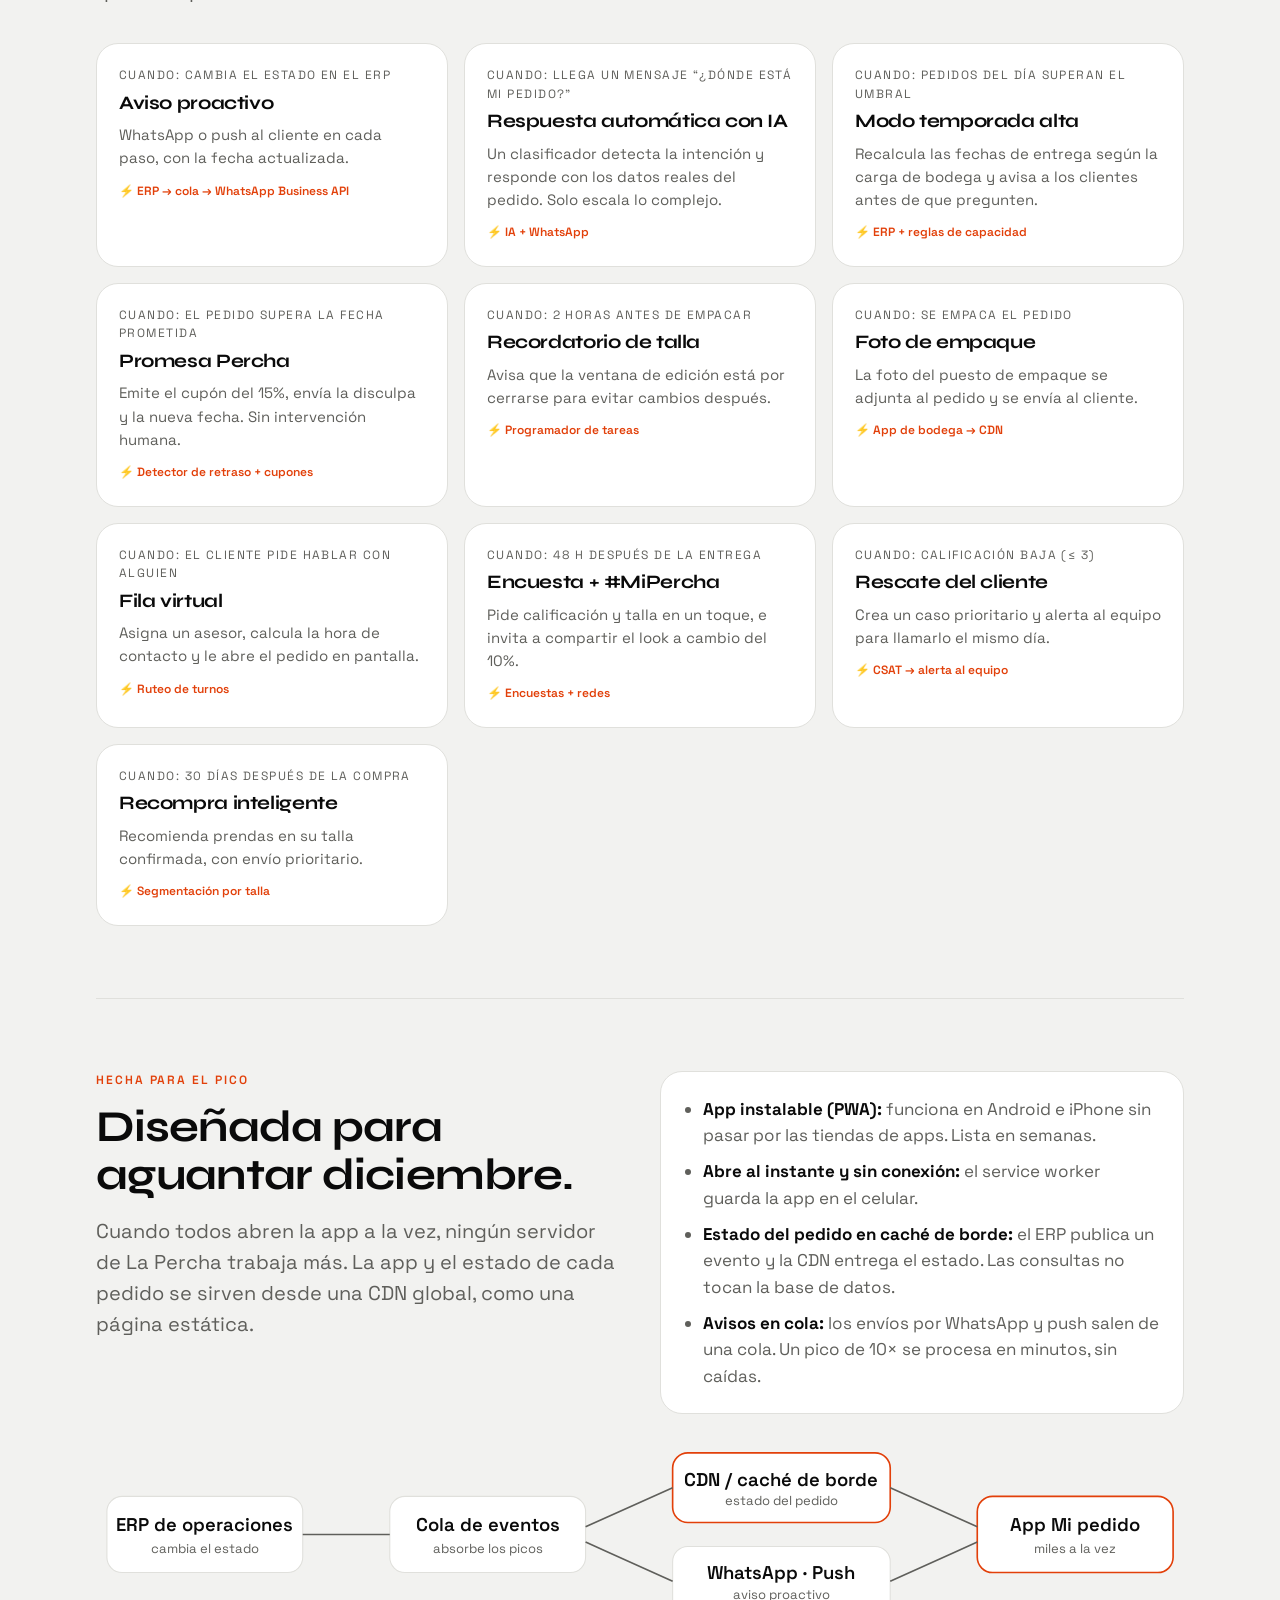
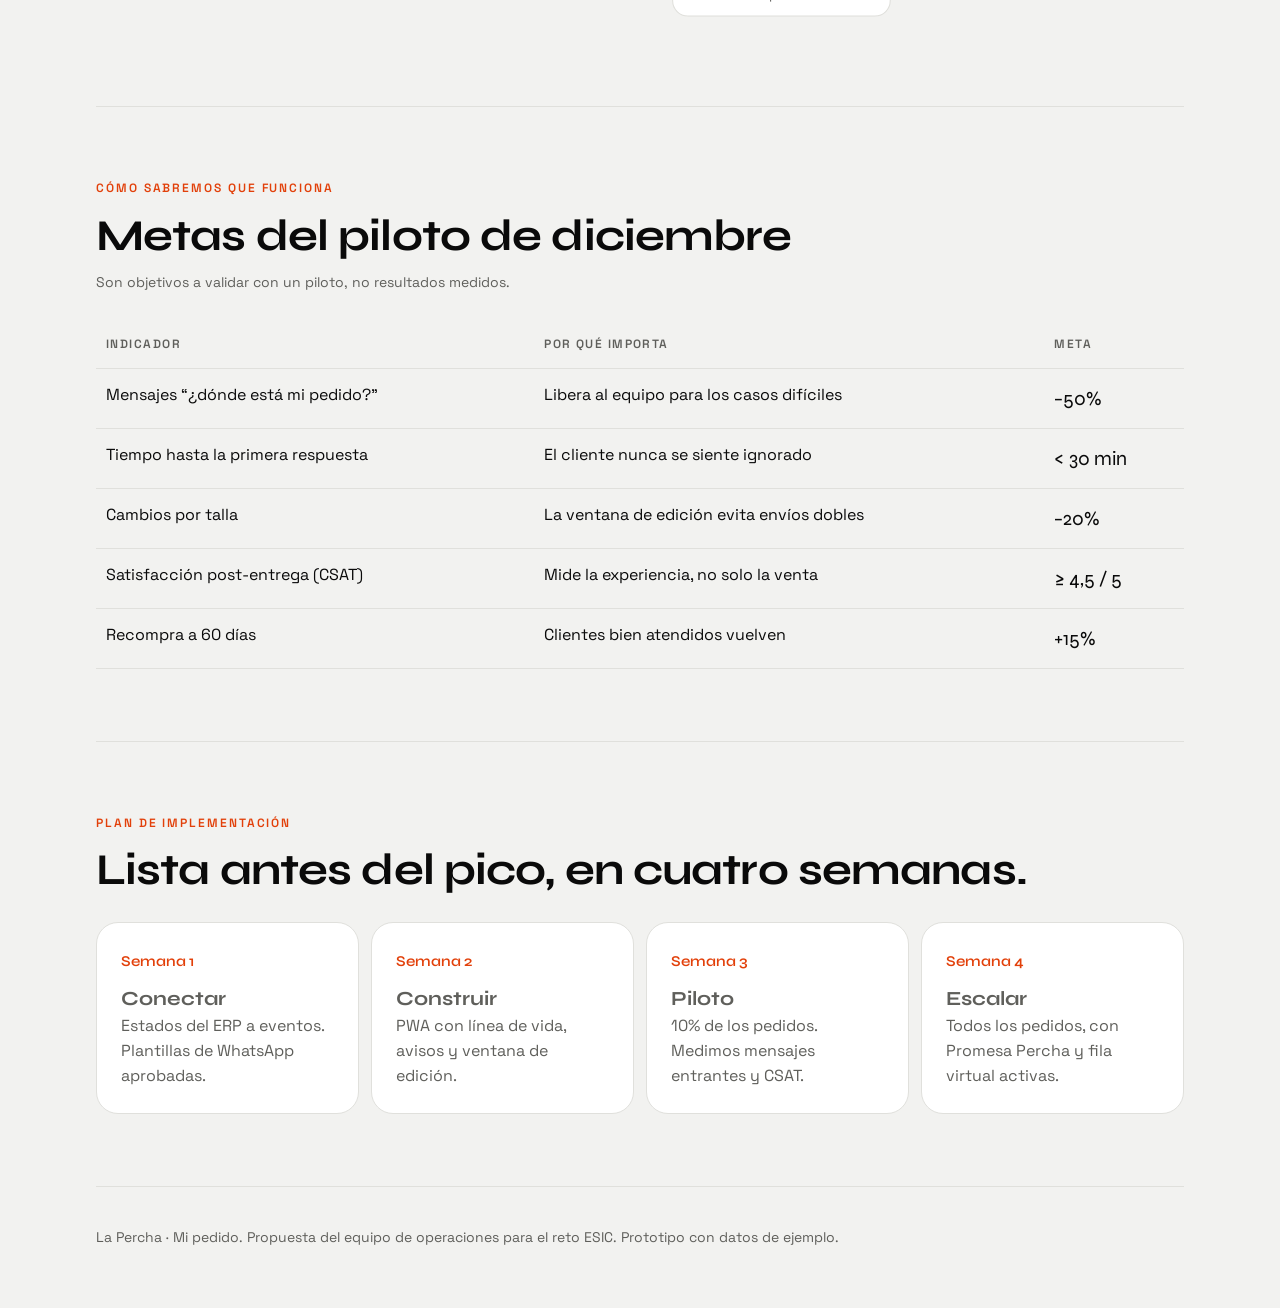
==== commit 501d17b2: "Catálogo La Percha Med con precios, sección de automatizaciones y avisos etiquetados Co-Authored-By:" ====
--- a/percha/index.html
+++ b/percha/index.html
@@ -68,6 +68,21 @@
     .weeks .card strong { font-family: var(--serif); font-size: 20px; }
     footer { padding: 40px 0 60px; color: var(--muted); font-size: 14px; border-top: 1px solid var(--line); }
     .small { font-size: 14px; color: var(--muted); }
+    .shop { display: grid; grid-template-columns: repeat(3, 1fr); gap: 16px; margin-top: 36px; }
+    .prod { background: var(--surface); border: 1px solid var(--line); border-radius: 22px; overflow: hidden; }
+    .prod .img { aspect-ratio: 4/5; display: grid; place-items: center; font-family: var(--serif); font-weight: 800; letter-spacing: .08em; font-size: 13px; }
+    .prod .info { padding: 16px 18px 20px; }
+    .prod .info h3 { font-size: 18px; }
+    .prod .row { display: flex; justify-content: space-between; align-items: center; margin-top: 10px; gap: 10px; }
+    .price { font-family: var(--serif); font-weight: 700; font-size: 20px; }
+    .prod .row .small { margin: 0; }
+    .flow { list-style: none; padding: 0; margin: 36px 0 0; display: grid; grid-template-columns: repeat(3, 1fr); gap: 16px; }
+    .flow li { background: var(--surface); border: 1px solid var(--line); border-radius: 22px; padding: 22px; }
+    .flow .trig { font-size: 12px; text-transform: uppercase; letter-spacing: .12em; color: var(--muted); margin: 0; }
+    .flow h3 { font-size: 19px; margin-top: 8px; }
+    .flow .then { margin: 10px 0 0; color: var(--muted); font-size: 15px; }
+    .flow .tool { display: inline-block; margin-top: 12px; font-size: 12px; font-weight: 600; color: var(--accent); }
+    @media (max-width: 900px) { .shop, .flow { grid-template-columns: 1fr; } }
     @media (max-width: 900px) {
       .hero, .grid2 { grid-template-columns: 1fr; }
       .grid3, .weeks { grid-template-columns: 1fr; }
@@ -149,6 +164,38 @@
       </div>
     </section>
 
+    <section id="coleccion">
+      <p class="eyebrow">La colección</p>
+      <h2>Lo que el cliente está esperando.</h2>
+      <p class="lead" style="margin-top:18px">Conjuntos a $320.000 y camisetas a $99.000. Cada compra entra a la app Mi pedido desde el primer minuto.</p>
+      <div class="shop">
+        <article class="prod"><div class="img" style="background:#0a0a0a;color:#f2f2f0">LA PERCHA MED</div><div class="info"><h3>Conjunto Medallo</h3><p class="small" style="margin:6px 0 0">Buzo + jogger · Negro</p><div class="row"><span class="price">$320.000</span><span class="small">S · M · L · XL</span></div></div></article>
+        <article class="prod"><div class="img" style="background:#8a8a86;color:#0a0a0a">LA PERCHA MED</div><div class="info"><h3>Conjunto Poblado</h3><p class="small" style="margin:6px 0 0">Buzo + jogger · Gris jaspe</p><div class="row"><span class="price">$320.000</span><span class="small">S · M · L · XL</span></div></div></article>
+        <article class="prod"><div class="img" style="background:#ece7dc;color:#0a0a0a">LA PERCHA MED</div><div class="info"><h3>Conjunto Laureles</h3><p class="small" style="margin:6px 0 0">Buzo + jogger · Hueso</p><div class="row"><span class="price">$320.000</span><span class="small">S · M · L · XL</span></div></div></article>
+        <article class="prod"><div class="img" style="background:#1d1d1b;color:#e2400a">LA PERCHA MED</div><div class="info"><h3>Camiseta Oversize Med</h3><p class="small" style="margin:6px 0 0">100% algodón · Negra</p><div class="row"><span class="price">$99.000</span><span class="small">S · M · L · XL</span></div></div></article>
+        <article class="prod"><div class="img" style="background:#ffffff;color:#0a0a0a">LA PERCHA MED</div><div class="info"><h3>Camiseta Boxy</h3><p class="small" style="margin:6px 0 0">100% algodón · Blanca</p><div class="row"><span class="price">$99.000</span><span class="small">S · M · L · XL</span></div></div></article>
+        <article class="prod"><div class="img" style="background:#e2400a;color:#ffffff">LA PERCHA MED</div><div class="info"><h3>Camiseta Graphic 0574</h3><p class="small" style="margin:6px 0 0">Estampado Medellín · Naranja</p><div class="row"><span class="price">$99.000</span><span class="small">S · M · L · XL</span></div></div></article>
+      </div>
+    </section>
+
+    <section id="automatizaciones">
+      <p class="eyebrow">Automatizaciones</p>
+      <h2>El equipo no escala en diciembre. Las automatizaciones sí.</h2>
+      <p class="lead" style="margin-top:18px">Diez flujos que trabajan solos para que ningún cliente quede desatendido. En el prototipo, cada aviso muestra la automatización que lo disparó.</p>
+      <ol class="flow">
+        <li><p class="trig">Cuando: Cambia el estado en el ERP</p><h3>Aviso proactivo</h3><p class="then">WhatsApp o push al cliente en cada paso, con la fecha actualizada.</p><span class="tool">⚡ ERP → cola → WhatsApp Business API</span></li>
+        <li><p class="trig">Cuando: Llega un mensaje “¿dónde está mi pedido?”</p><h3>Respuesta automática con IA</h3><p class="then">Un clasificador detecta la intención y responde con los datos reales del pedido. Solo escala lo complejo.</p><span class="tool">⚡ IA + WhatsApp</span></li>
+        <li><p class="trig">Cuando: Pedidos del día superan el umbral</p><h3>Modo temporada alta</h3><p class="then">Recalcula las fechas de entrega según la carga de bodega y avisa a los clientes antes de que pregunten.</p><span class="tool">⚡ ERP + reglas de capacidad</span></li>
+        <li><p class="trig">Cuando: El pedido supera la fecha prometida</p><h3>Promesa Percha</h3><p class="then">Emite el cupón del 15%, envía la disculpa y la nueva fecha. Sin intervención humana.</p><span class="tool">⚡ Detector de retraso + cupones</span></li>
+        <li><p class="trig">Cuando: 2 horas antes de empacar</p><h3>Recordatorio de talla</h3><p class="then">Avisa que la ventana de edición está por cerrarse para evitar cambios después.</p><span class="tool">⚡ Programador de tareas</span></li>
+        <li><p class="trig">Cuando: Se empaca el pedido</p><h3>Foto de empaque</h3><p class="then">La foto del puesto de empaque se adjunta al pedido y se envía al cliente.</p><span class="tool">⚡ App de bodega → CDN</span></li>
+        <li><p class="trig">Cuando: El cliente pide hablar con alguien</p><h3>Fila virtual</h3><p class="then">Asigna un asesor, calcula la hora de contacto y le abre el pedido en pantalla.</p><span class="tool">⚡ Ruteo de turnos</span></li>
+        <li><p class="trig">Cuando: 48 h después de la entrega</p><h3>Encuesta + #MiPercha</h3><p class="then">Pide calificación y talla en un toque, e invita a compartir el look a cambio del 10%.</p><span class="tool">⚡ Encuestas + redes</span></li>
+        <li><p class="trig">Cuando: Calificación baja (≤ 3)</p><h3>Rescate del cliente</h3><p class="then">Crea un caso prioritario y alerta al equipo para llamarlo el mismo día.</p><span class="tool">⚡ CSAT → alerta al equipo</span></li>
+        <li><p class="trig">Cuando: 30 días después de la compra</p><h3>Recompra inteligente</h3><p class="then">Recomienda prendas en su talla confirmada, con envío prioritario.</p><span class="tool">⚡ Segmentación por talla</span></li>
+      </ol>
+    </section>
+
     <section id="escala">
       <div class="grid2">
         <div>
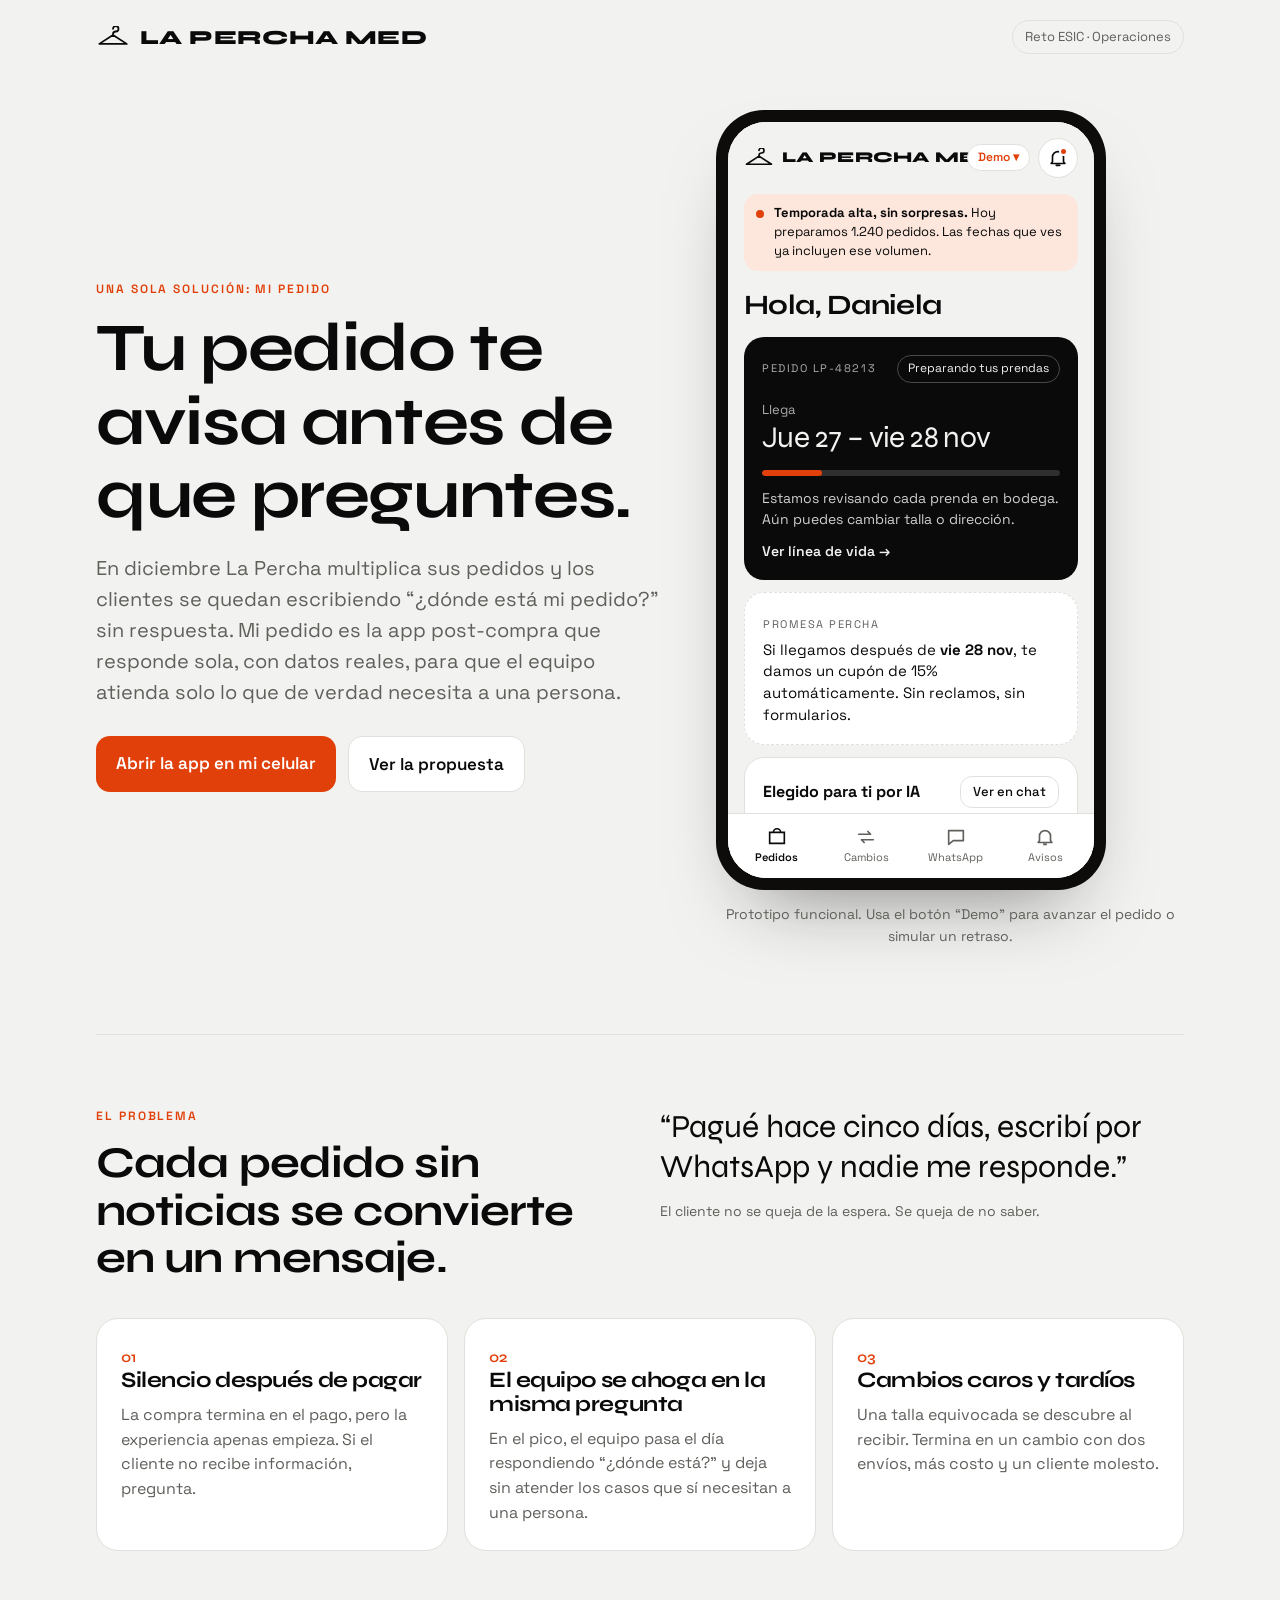
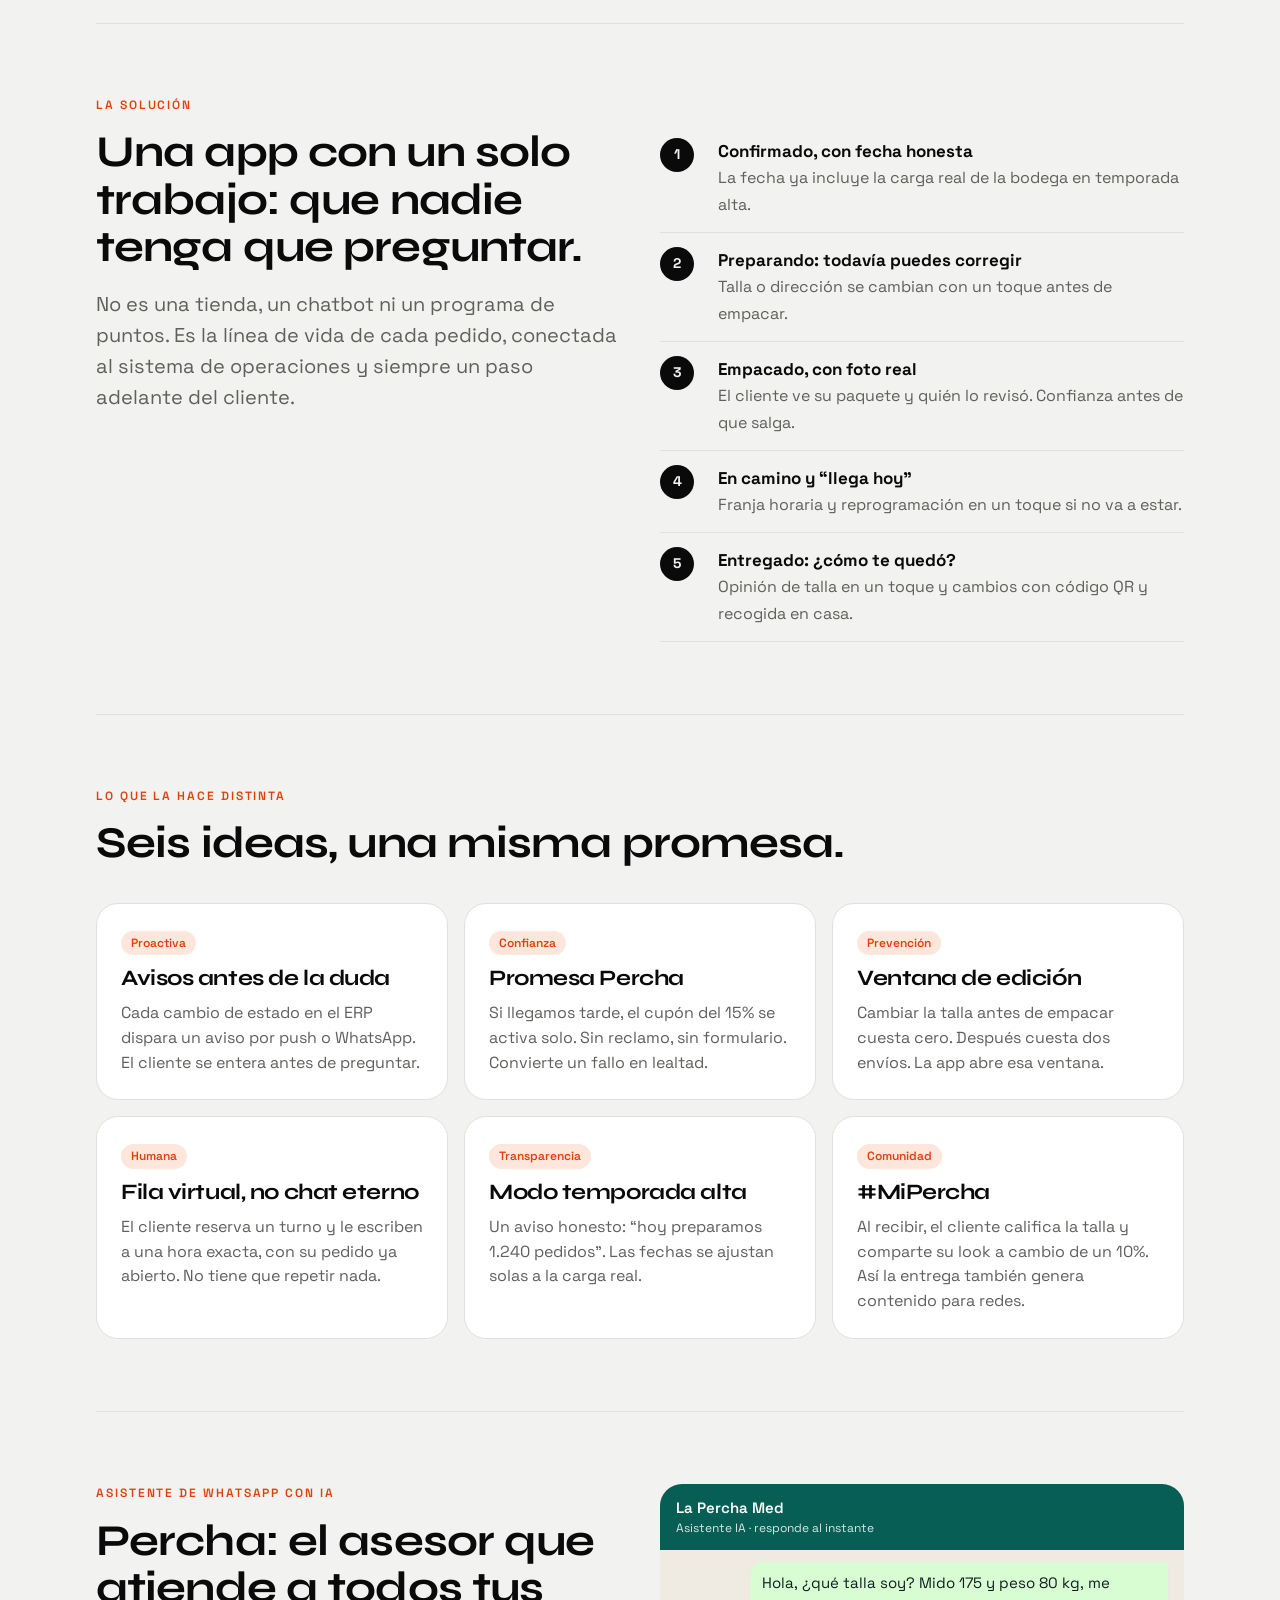
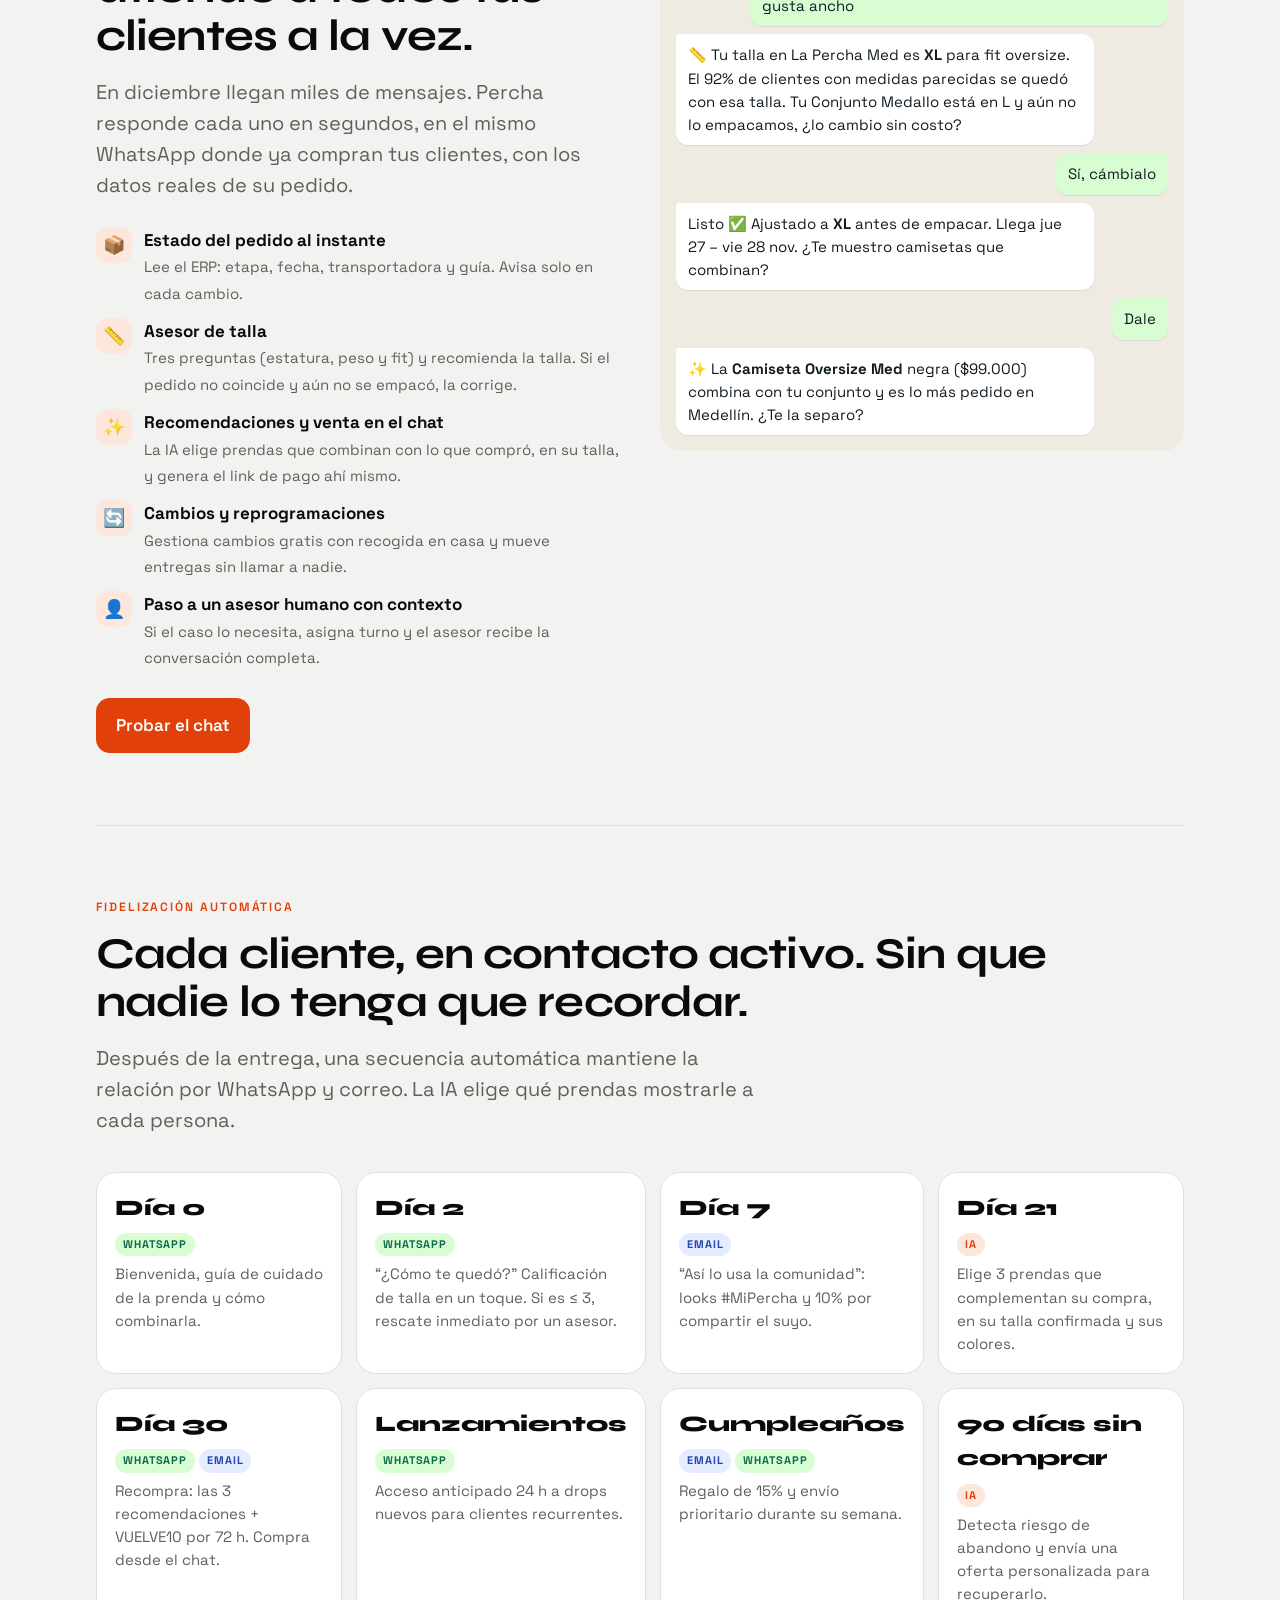
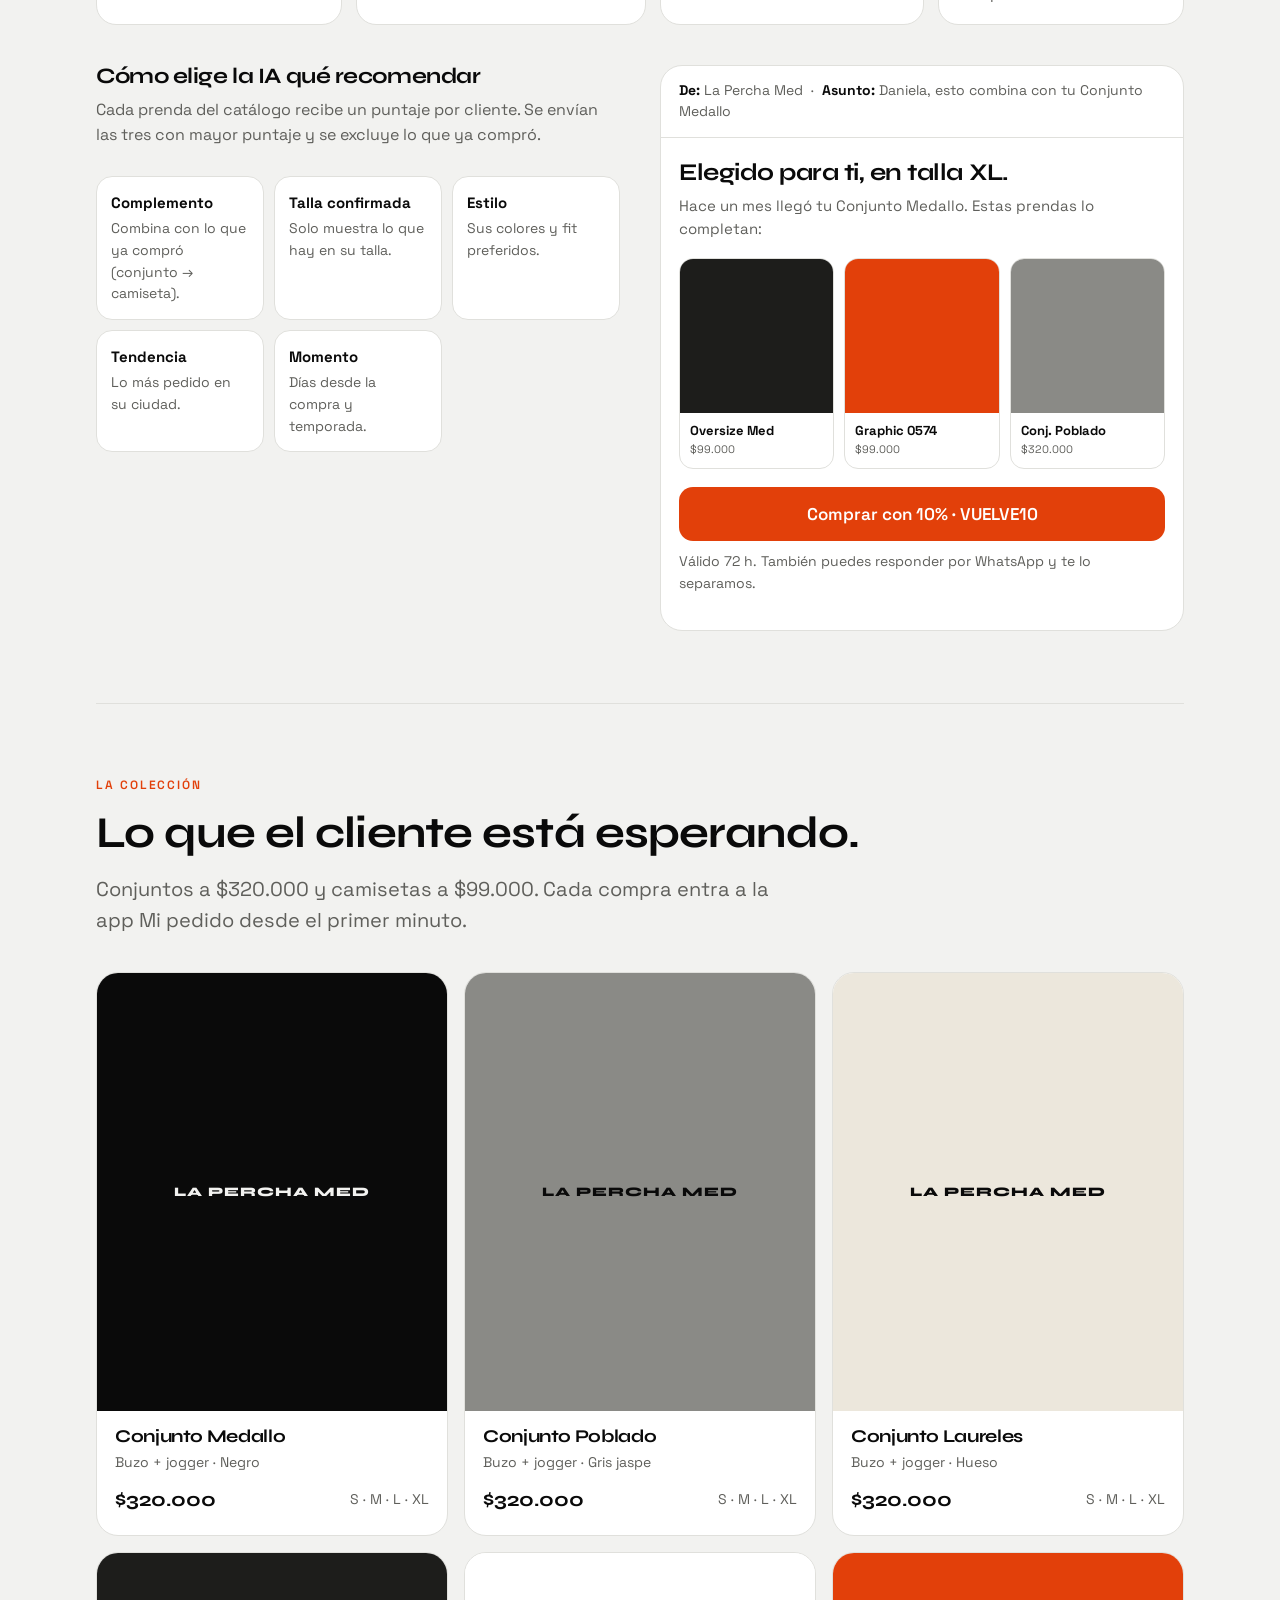
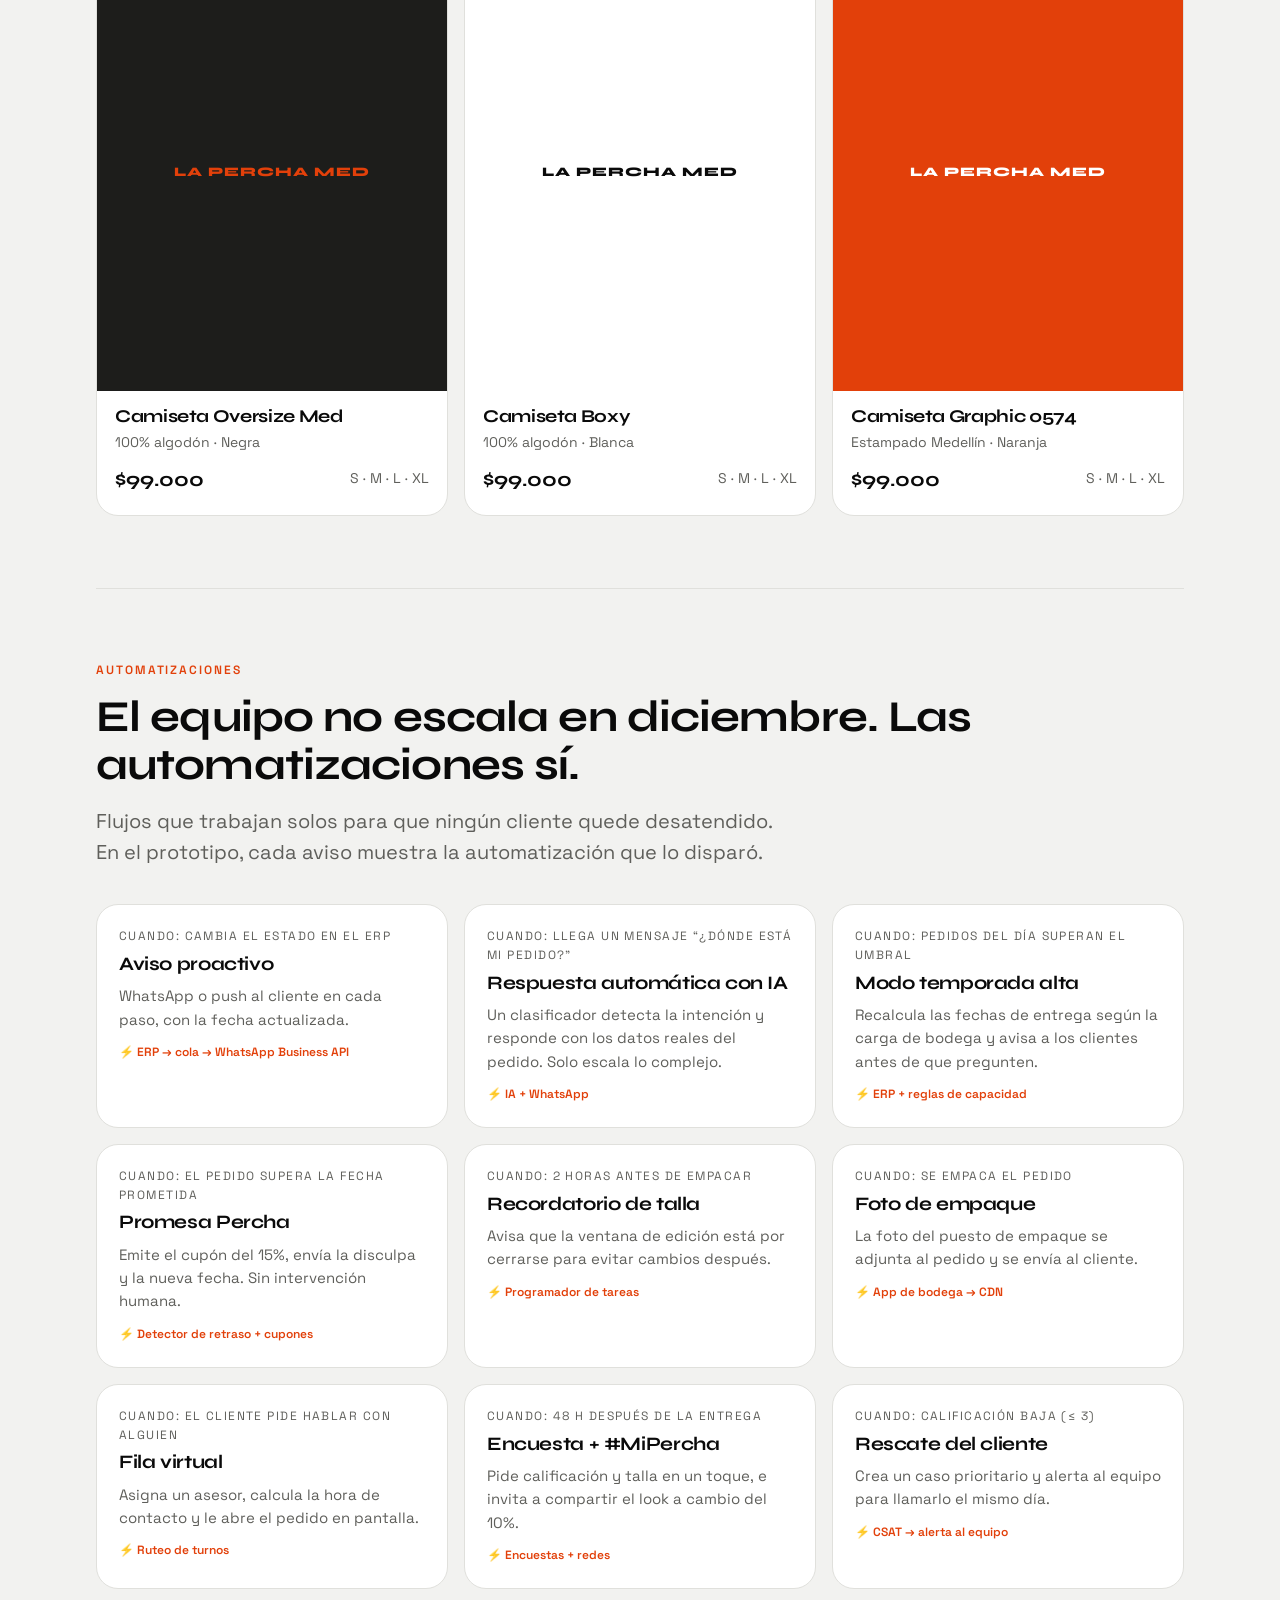
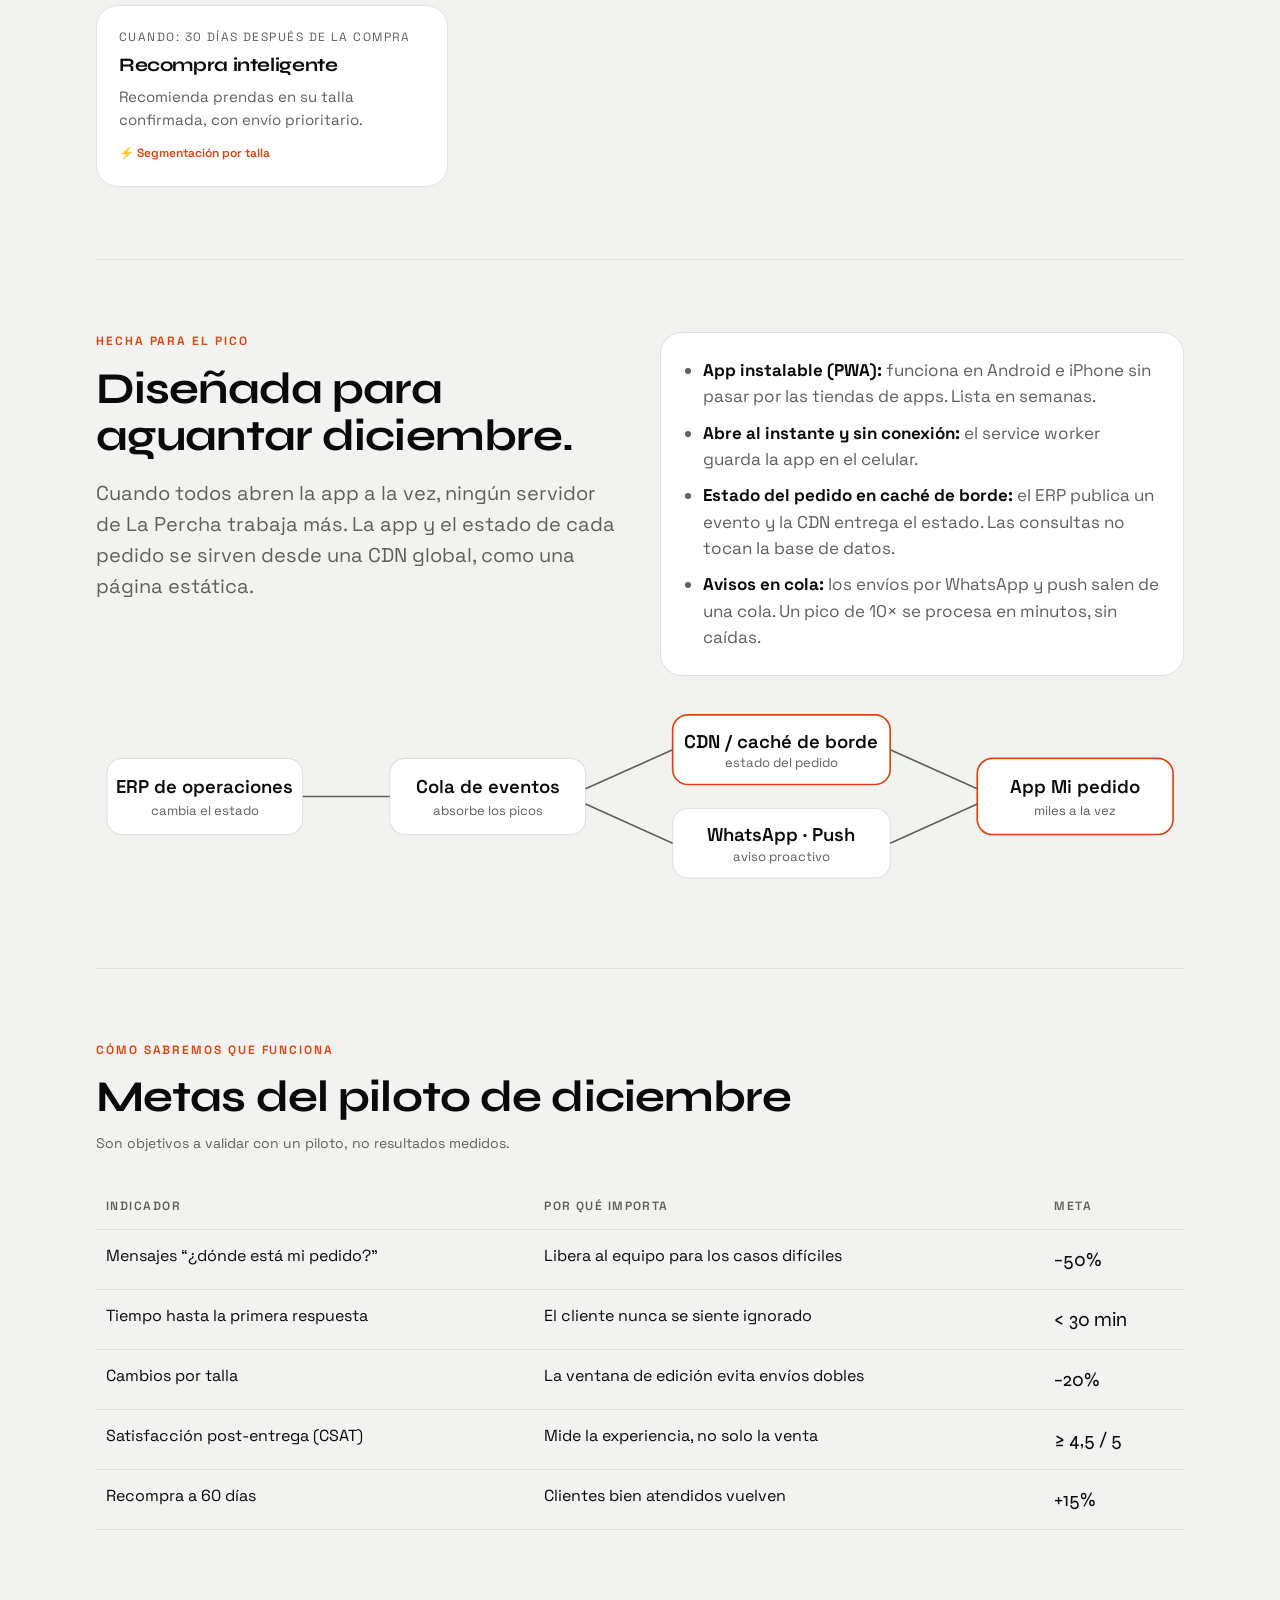
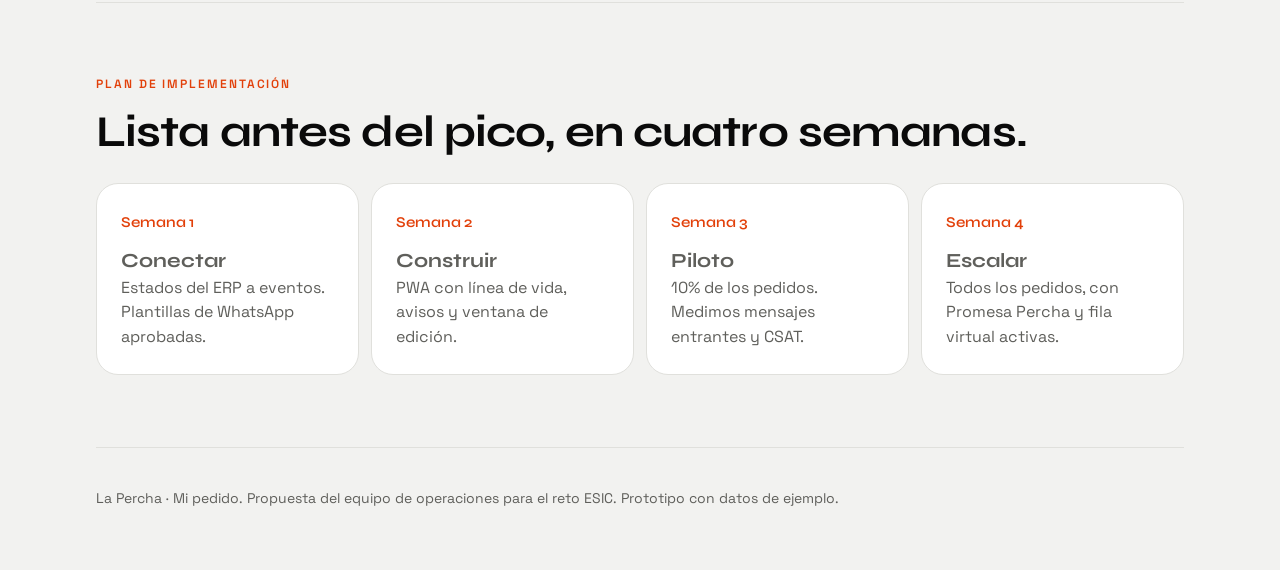
==== commit 393b4409: "Asistente de WhatsApp con IA (estado, talla, recomendaciones, venta) y fidelización automática Co-Au" ====
--- a/percha/index.html
+++ b/percha/index.html
@@ -83,6 +83,36 @@
     .flow .then { margin: 10px 0 0; color: var(--muted); font-size: 15px; }
     .flow .tool { display: inline-block; margin-top: 12px; font-size: 12px; font-weight: 600; color: var(--accent); }
     @media (max-width: 900px) { .shop, .flow { grid-template-columns: 1fr; } }
+    .chatdemo { background: #efeae2; border-radius: 22px; padding: 16px; display: flex; flex-direction: column; gap: 8px; font-size: 15px; color: #111b21; }
+    .chatdemo .b { max-width: 85%; background: #fff; padding: 9px 12px; border-radius: 12px; border-top-left-radius: 3px; box-shadow: 0 1px 1px rgba(0,0,0,.08); }
+    .chatdemo .u { align-self: flex-end; background: #d9fdd3; border-radius: 12px; border-top-right-radius: 3px; border-top-left-radius: 12px; }
+    .chatdemo .h { margin: -16px -16px 4px; padding: 12px 16px; background: #075e54; color: #fff; border-radius: 22px 22px 0 0; font-weight: 600; }
+    .chatdemo .h span { display: block; font-size: 12px; font-weight: 400; opacity: .85; }
+    .caps { list-style: none; padding: 0; margin: 0; display: grid; gap: 12px; }
+    .caps li { display: grid; grid-template-columns: 36px 1fr; gap: 12px; align-items: start; }
+    .caps .ic { width: 36px; height: 36px; border-radius: 12px; background: var(--accent-soft); display: grid; place-items: center; font-size: 18px; }
+    .caps strong { display: block; }
+    .caps span { color: var(--muted); font-size: 15px; }
+    .journey { list-style: none; padding: 0; margin: 36px 0 0; position: relative; display: grid; grid-template-columns: repeat(4, 1fr); gap: 14px; }
+    .journey li { background: var(--surface); border: 1px solid var(--line); border-radius: 20px; padding: 18px; }
+    .journey .day { font-family: var(--serif); font-weight: 800; font-size: 22px; }
+    .journey .ch { display: inline-block; font-size: 11px; font-weight: 700; letter-spacing: .08em; text-transform: uppercase; padding: 3px 8px; border-radius: 99px; margin: 8px 0 6px; }
+    .ch.wa { background: #d9fdd3; color: #0b6b4b; } .ch.em { background: #e4ecff; color: #2846a8; } .ch.ia { background: var(--accent-soft); color: var(--accent); }
+    .journey p { margin: 0; color: var(--muted); font-size: 15px; }
+    .mail { background: var(--surface); border: 1px solid var(--line); border-radius: 22px; overflow: hidden; }
+    .mail .mh { padding: 14px 18px; border-bottom: 1px solid var(--line); font-size: 14px; color: var(--muted); }
+    .mail .mh strong { color: var(--ink); }
+    .mail .mb { padding: 22px 18px; }
+    .mail .mb h3 { font-size: 24px; }
+    .mail .mp { display: grid; grid-template-columns: repeat(3, 1fr); gap: 10px; margin: 18px 0; }
+    .mail .mp div { border: 1px solid var(--line); border-radius: 14px; overflow: hidden; font-size: 13px; }
+    .mail .mp i { display: block; aspect-ratio: 1; }
+    .mail .mp b, .mail .mp small { display: block; padding: 0 10px; }
+    .mail .mp b { padding-top: 8px; } .mail .mp small { padding-bottom: 10px; color: var(--muted); }
+    .score { display: grid; grid-template-columns: repeat(auto-fit, minmax(150px, 1fr)); gap: 10px; margin-top: 28px; }
+    .score div { background: var(--surface); border: 1px solid var(--line); border-radius: 16px; padding: 14px; font-size: 14px; color: var(--muted); }
+    .score strong { display: block; color: var(--ink); font-size: 15px; margin-bottom: 4px; }
+    @media (max-width: 900px) { .journey { grid-template-columns: 1fr 1fr; } .mail .mp { grid-template-columns: 1fr 1fr 1fr; } }
     @media (max-width: 900px) {
       .hero, .grid2 { grid-template-columns: 1fr; }
       .grid3, .weeks { grid-template-columns: 1fr; }
@@ -164,6 +194,77 @@
       </div>
     </section>
 
+    <section id="whatsapp">
+      <div class="grid2">
+        <div>
+          <p class="eyebrow">Asistente de WhatsApp con IA</p>
+          <h2>Percha: el asesor que atiende a todos tus clientes a la vez.</h2>
+          <p class="lead" style="margin-top:18px">En diciembre llegan miles de mensajes. Percha responde cada uno en segundos, en el mismo WhatsApp donde ya compran tus clientes, con los datos reales de su pedido.</p>
+          <ul class="caps" style="margin-top:26px">
+            <li><span class="ic">📦</span><div><strong>Estado del pedido al instante</strong><span>Lee el ERP: etapa, fecha, transportadora y guía. Avisa solo en cada cambio.</span></div></li>
+            <li><span class="ic">📏</span><div><strong>Asesor de talla</strong><span>Tres preguntas (estatura, peso y fit) y recomienda la talla. Si el pedido no coincide y aún no se empacó, la corrige.</span></div></li>
+            <li><span class="ic">✨</span><div><strong>Recomendaciones y venta en el chat</strong><span>La IA elige prendas que combinan con lo que compró, en su talla, y genera el link de pago ahí mismo.</span></div></li>
+            <li><span class="ic">🔄</span><div><strong>Cambios y reprogramaciones</strong><span>Gestiona cambios gratis con recogida en casa y mueve entregas sin llamar a nadie.</span></div></li>
+            <li><span class="ic">👤</span><div><strong>Paso a un asesor humano con contexto</strong><span>Si el caso lo necesita, asigna turno y el asesor recibe la conversación completa.</span></div></li>
+          </ul>
+          <div class="cta"><a class="btn primary" href="app/#/whatsapp">Probar el chat</a></div>
+        </div>
+        <div class="chatdemo" aria-label="Ejemplo de conversación">
+          <div class="h">La Percha Med<span>Asistente IA · responde al instante</span></div>
+          <div class="b u">Hola, ¿qué talla soy? Mido 175 y peso 80 kg, me gusta ancho</div>
+          <div class="b">📏 Tu talla en La Percha Med es <strong>XL</strong> para fit oversize. El 92% de clientes con medidas parecidas se quedó con esa talla. Tu Conjunto Medallo está en L y aún no lo empacamos, ¿lo cambio sin costo?</div>
+          <div class="b u">Sí, cámbialo</div>
+          <div class="b">Listo ✅ Ajustado a <strong>XL</strong> antes de empacar. Llega jue 27 – vie 28 nov. ¿Te muestro camisetas que combinan?</div>
+          <div class="b u">Dale</div>
+          <div class="b">✨ La <strong>Camiseta Oversize Med</strong> negra ($99.000) combina con tu conjunto y es lo más pedido en Medellín. ¿Te la separo?</div>
+        </div>
+      </div>
+    </section>
+
+    <section id="fidelizacion">
+      <p class="eyebrow">Fidelización automática</p>
+      <h2>Cada cliente, en contacto activo. Sin que nadie lo tenga que recordar.</h2>
+      <p class="lead" style="margin-top:18px">Después de la entrega, una secuencia automática mantiene la relación por WhatsApp y correo. La IA elige qué prendas mostrarle a cada persona.</p>
+      <ol class="journey">
+        <li><span class="day">Día 0</span><br><span class="ch wa">WhatsApp</span><p>Bienvenida, guía de cuidado de la prenda y cómo combinarla.</p></li>
+        <li><span class="day">Día 2</span><br><span class="ch wa">WhatsApp</span><p>“¿Cómo te quedó?” Calificación de talla en un toque. Si es ≤ 3, rescate inmediato por un asesor.</p></li>
+        <li><span class="day">Día 7</span><br><span class="ch em">Email</span><p>“Así lo usa la comunidad”: looks #MiPercha y 10% por compartir el suyo.</p></li>
+        <li><span class="day">Día 21</span><br><span class="ch ia">IA</span><p>Elige 3 prendas que complementan su compra, en su talla confirmada y sus colores.</p></li>
+        <li><span class="day">Día 30</span><br><span class="ch wa">WhatsApp</span> <span class="ch em">Email</span><p>Recompra: las 3 recomendaciones + VUELVE10 por 72 h. Compra desde el chat.</p></li>
+        <li><span class="day">Lanzamientos</span><br><span class="ch wa">WhatsApp</span><p>Acceso anticipado 24 h a drops nuevos para clientes recurrentes.</p></li>
+        <li><span class="day">Cumpleaños</span><br><span class="ch em">Email</span> <span class="ch wa">WhatsApp</span><p>Regalo de 15% y envío prioritario durante su semana.</p></li>
+        <li><span class="day">90 días sin comprar</span><br><span class="ch ia">IA</span><p>Detecta riesgo de abandono y envía una oferta personalizada para recuperarlo.</p></li>
+      </ol>
+
+      <div class="grid2" style="margin-top:40px">
+        <div>
+          <h3>Cómo elige la IA qué recomendar</h3>
+          <p class="small" style="margin-top:10px;font-size:16px">Cada prenda del catálogo recibe un puntaje por cliente. Se envían las tres con mayor puntaje y se excluye lo que ya compró.</p>
+          <div class="score">
+            <div><strong>Complemento</strong>Combina con lo que ya compró (conjunto → camiseta).</div>
+            <div><strong>Talla confirmada</strong>Solo muestra lo que hay en su talla.</div>
+            <div><strong>Estilo</strong>Sus colores y fit preferidos.</div>
+            <div><strong>Tendencia</strong>Lo más pedido en su ciudad.</div>
+            <div><strong>Momento</strong>Días desde la compra y temporada.</div>
+          </div>
+        </div>
+        <div class="mail" aria-label="Ejemplo de correo de recompra">
+          <div class="mh"><strong>De:</strong> La Percha Med &nbsp;·&nbsp; <strong>Asunto:</strong> Daniela, esto combina con tu Conjunto Medallo</div>
+          <div class="mb">
+            <h3>Elegido para ti, en talla XL.</h3>
+            <p class="small" style="font-size:15px;margin-top:8px">Hace un mes llegó tu Conjunto Medallo. Estas prendas lo completan:</p>
+            <div class="mp">
+              <div><i style="background:#1d1d1b"></i><b>Oversize Med</b><small>$99.000</small></div>
+              <div><i style="background:#e2400a"></i><b>Graphic 0574</b><small>$99.000</small></div>
+              <div><i style="background:#8a8a86"></i><b>Conj. Poblado</b><small>$320.000</small></div>
+            </div>
+            <a class="btn primary" href="app/#/whatsapp" style="display:block;text-align:center">Comprar con 10% · VUELVE10</a>
+            <p class="small" style="margin-top:10px">Válido 72 h. También puedes responder por WhatsApp y te lo separamos.</p>
+          </div>
+        </div>
+      </div>
+    </section>
+
     <section id="coleccion">
       <p class="eyebrow">La colección</p>
       <h2>Lo que el cliente está esperando.</h2>
@@ -181,7 +282,7 @@
     <section id="automatizaciones">
       <p class="eyebrow">Automatizaciones</p>
       <h2>El equipo no escala en diciembre. Las automatizaciones sí.</h2>
-      <p class="lead" style="margin-top:18px">Diez flujos que trabajan solos para que ningún cliente quede desatendido. En el prototipo, cada aviso muestra la automatización que lo disparó.</p>
+      <p class="lead" style="margin-top:18px">Flujos que trabajan solos para que ningún cliente quede desatendido. En el prototipo, cada aviso muestra la automatización que lo disparó.</p>
       <ol class="flow">
         <li><p class="trig">Cuando: Cambia el estado en el ERP</p><h3>Aviso proactivo</h3><p class="then">WhatsApp o push al cliente en cada paso, con la fecha actualizada.</p><span class="tool">⚡ ERP → cola → WhatsApp Business API</span></li>
         <li><p class="trig">Cuando: Llega un mensaje “¿dónde está mi pedido?”</p><h3>Respuesta automática con IA</h3><p class="then">Un clasificador detecta la intención y responde con los datos reales del pedido. Solo escala lo complejo.</p><span class="tool">⚡ IA + WhatsApp</span></li>
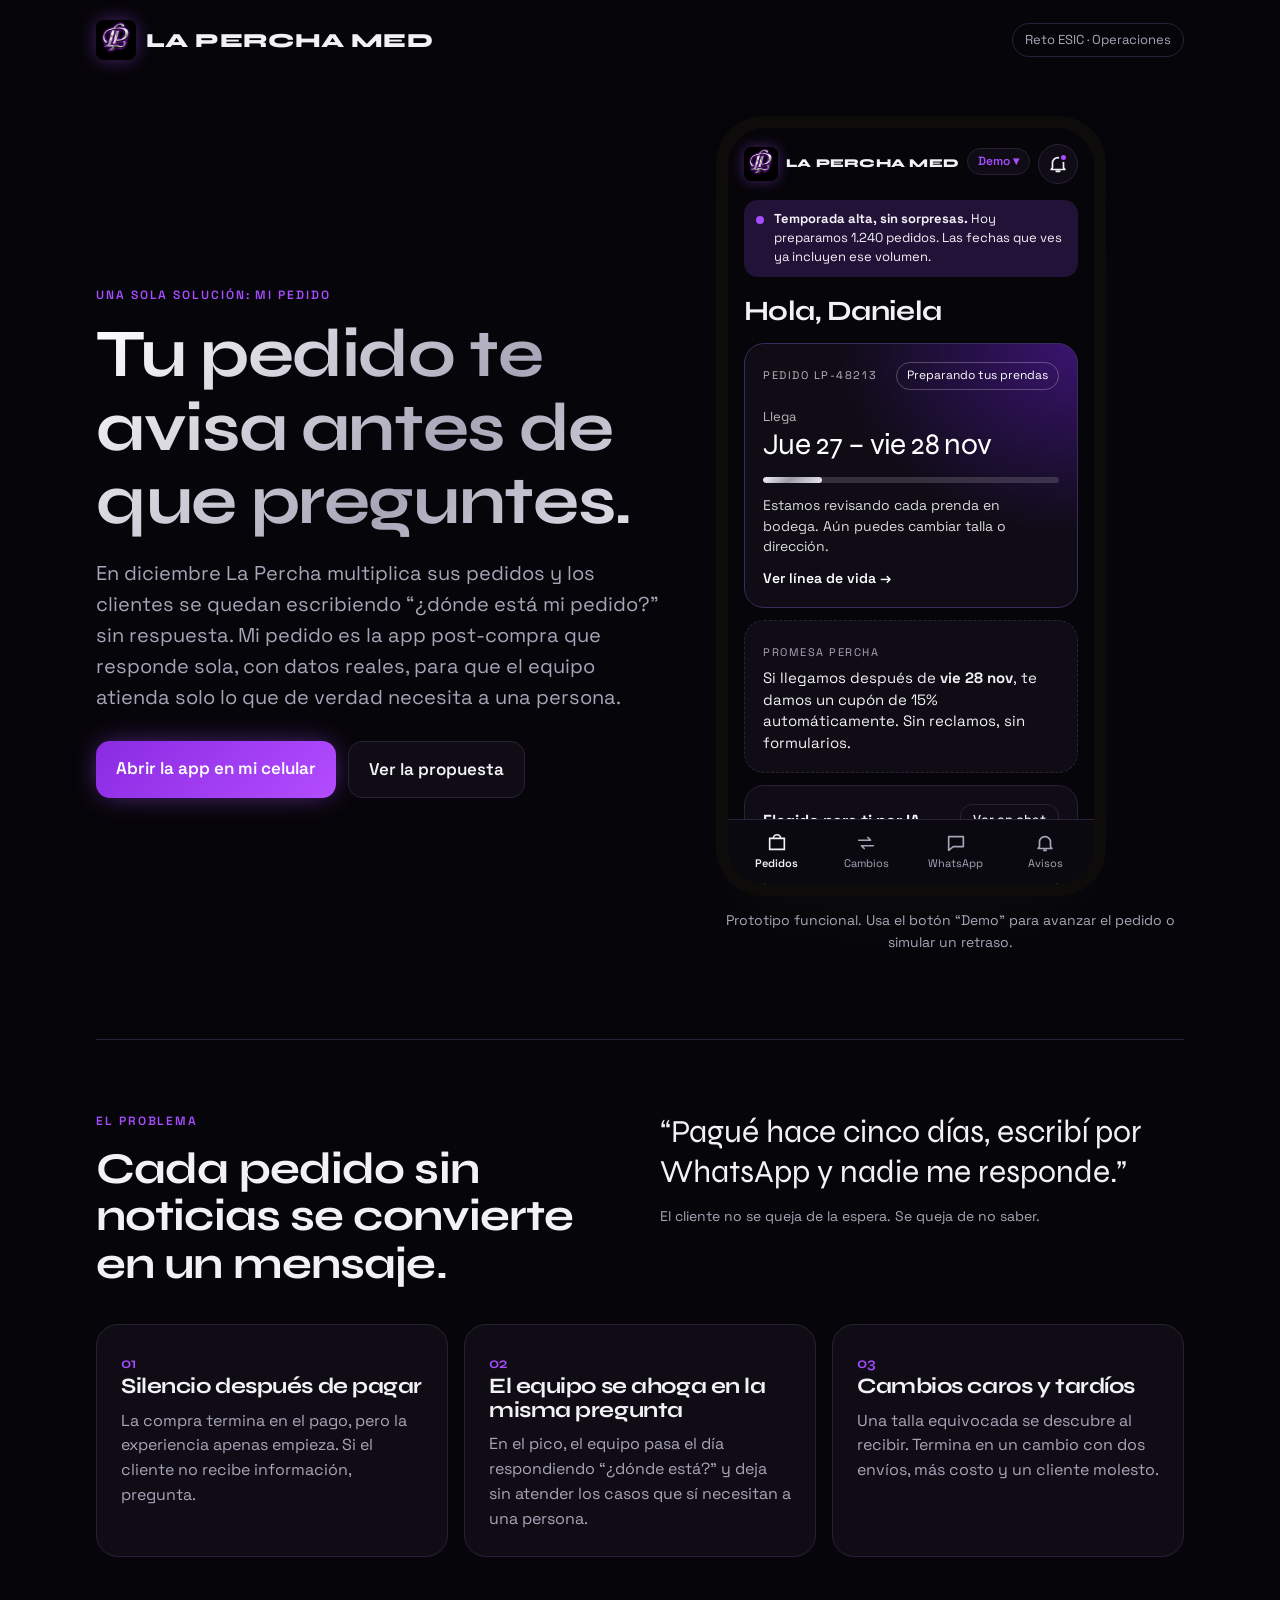
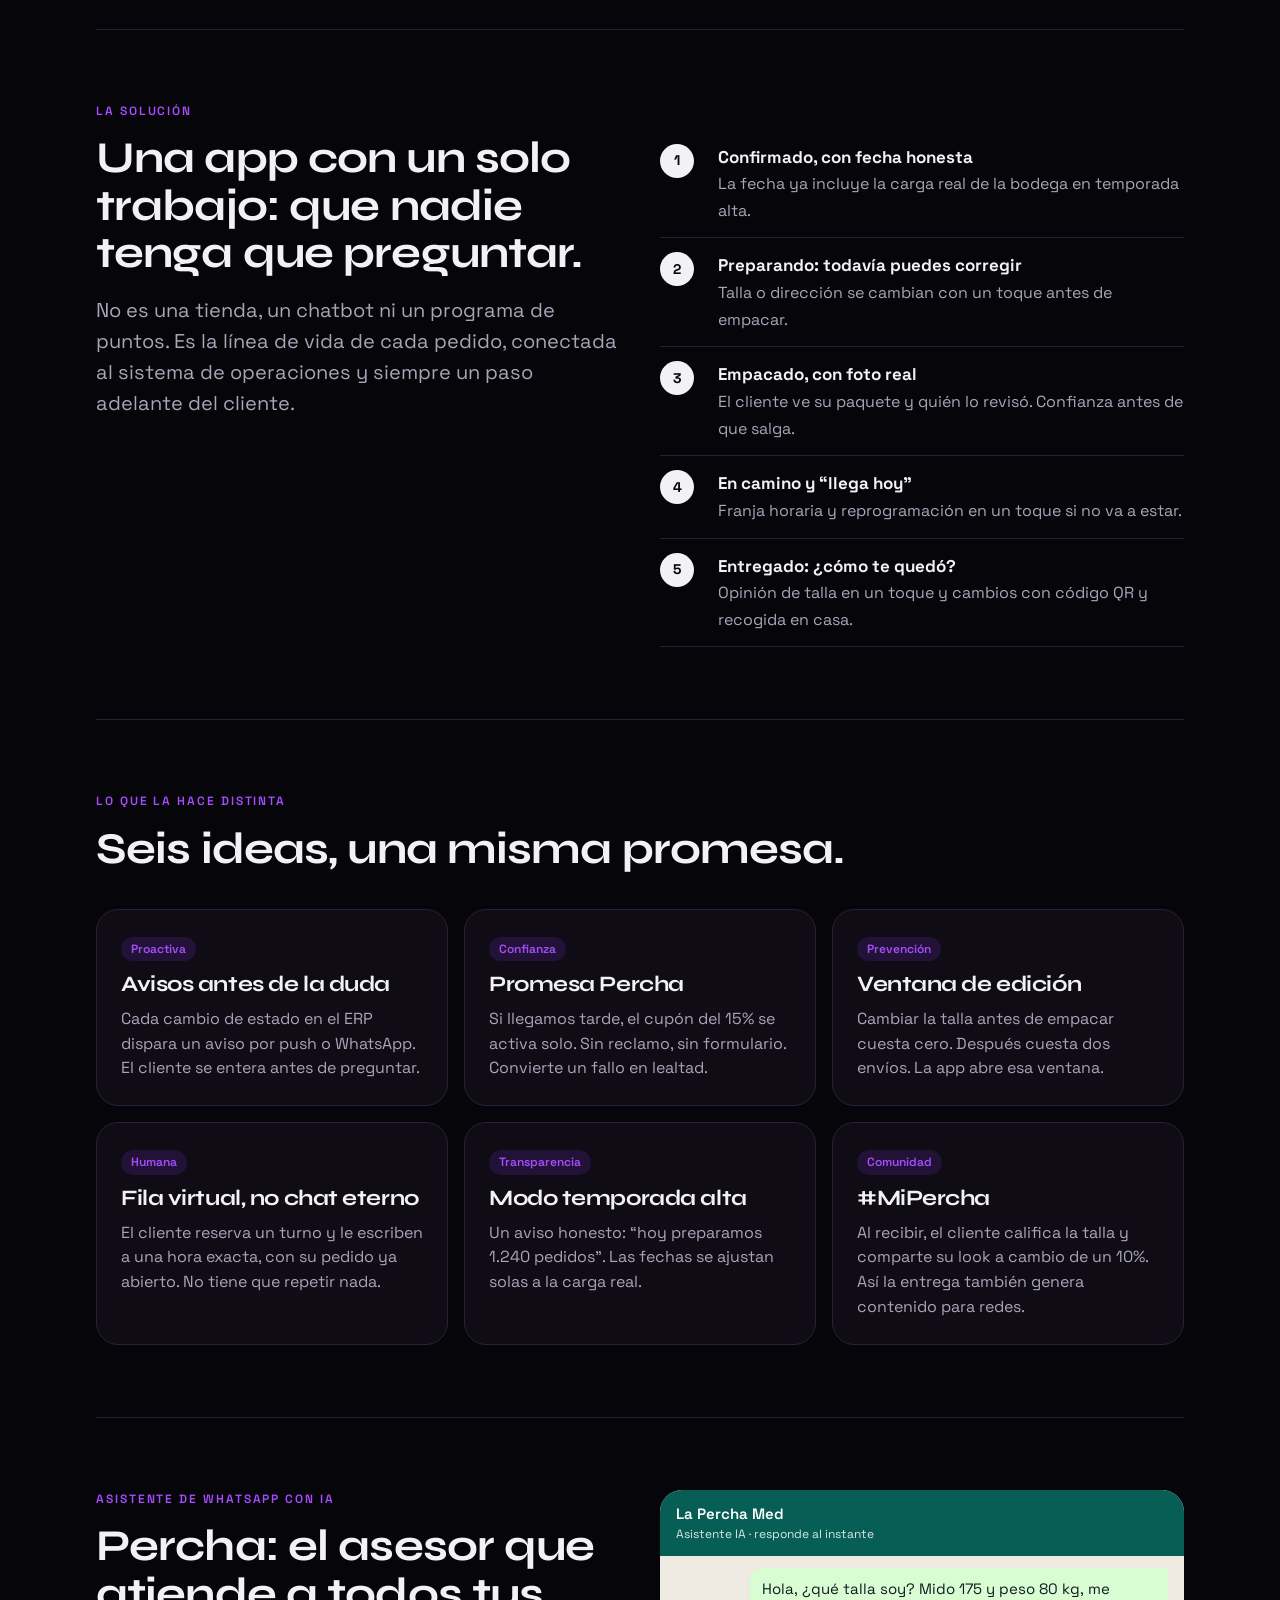
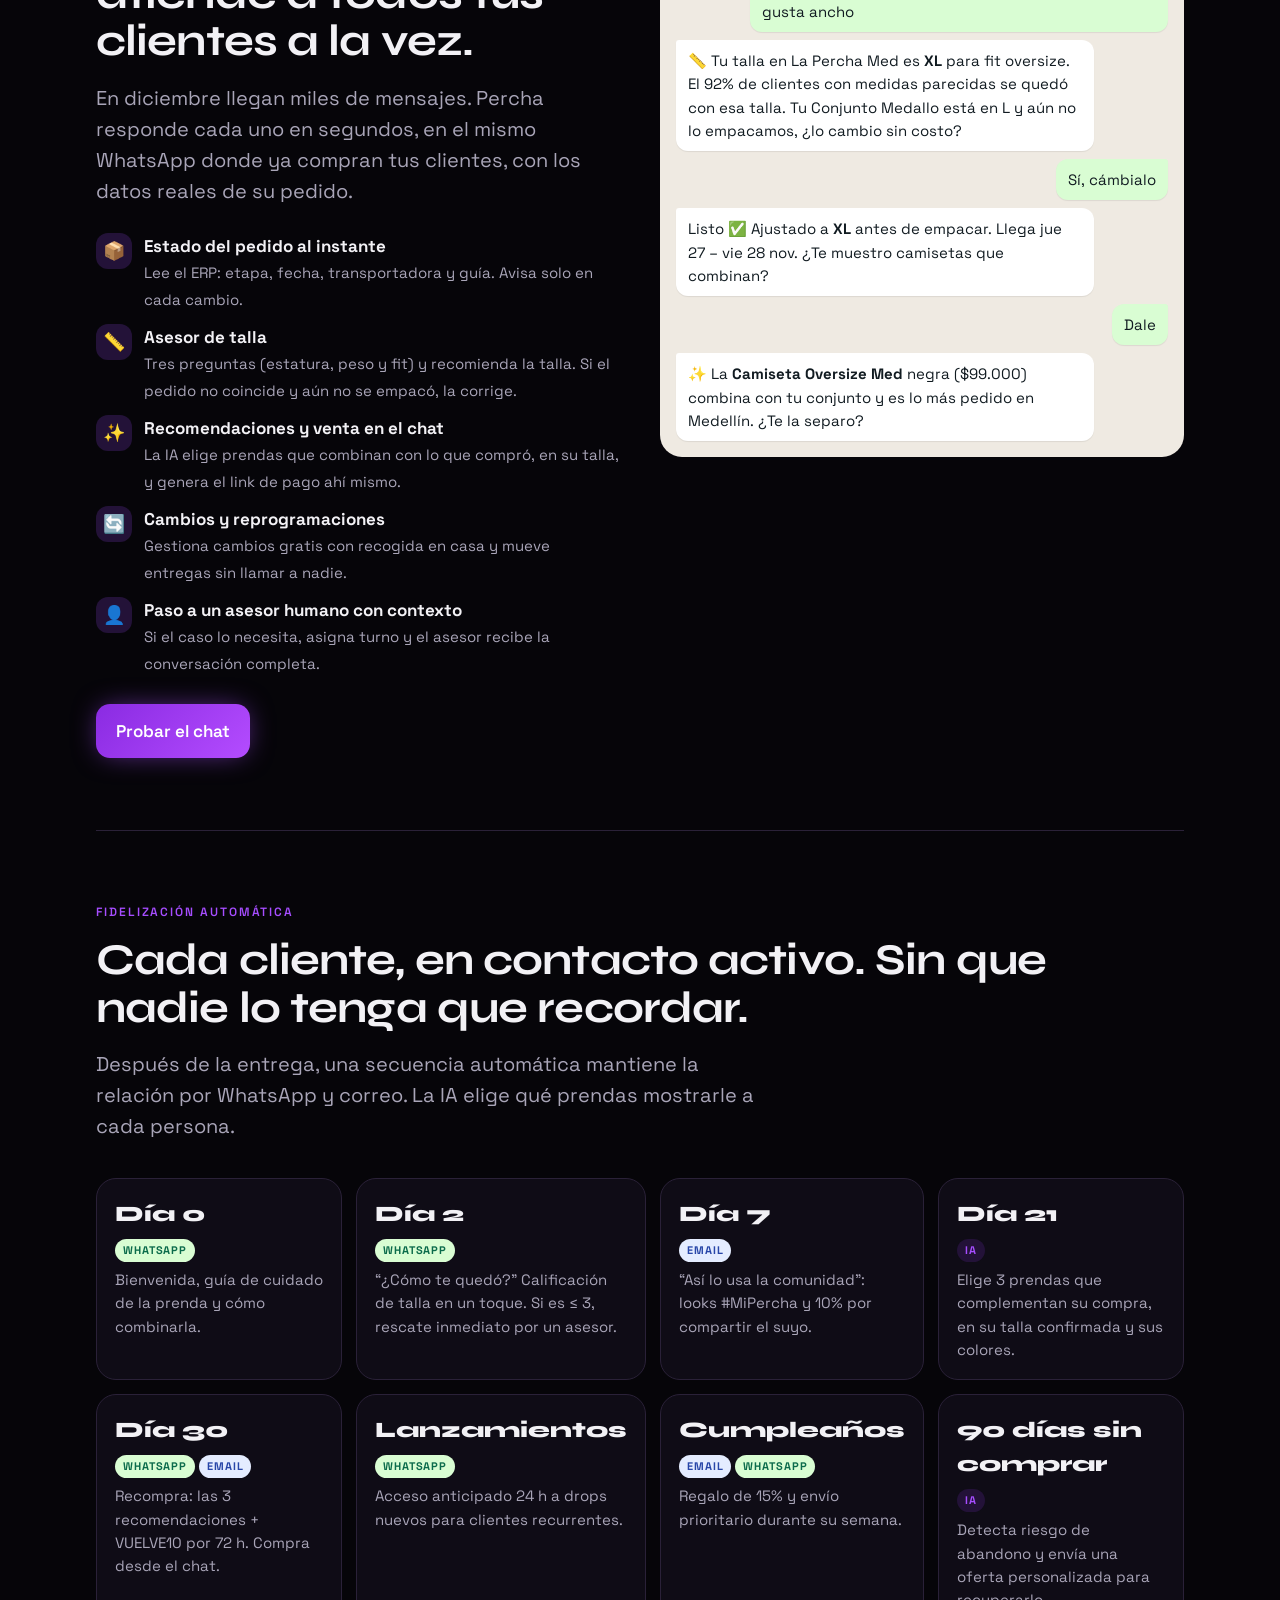
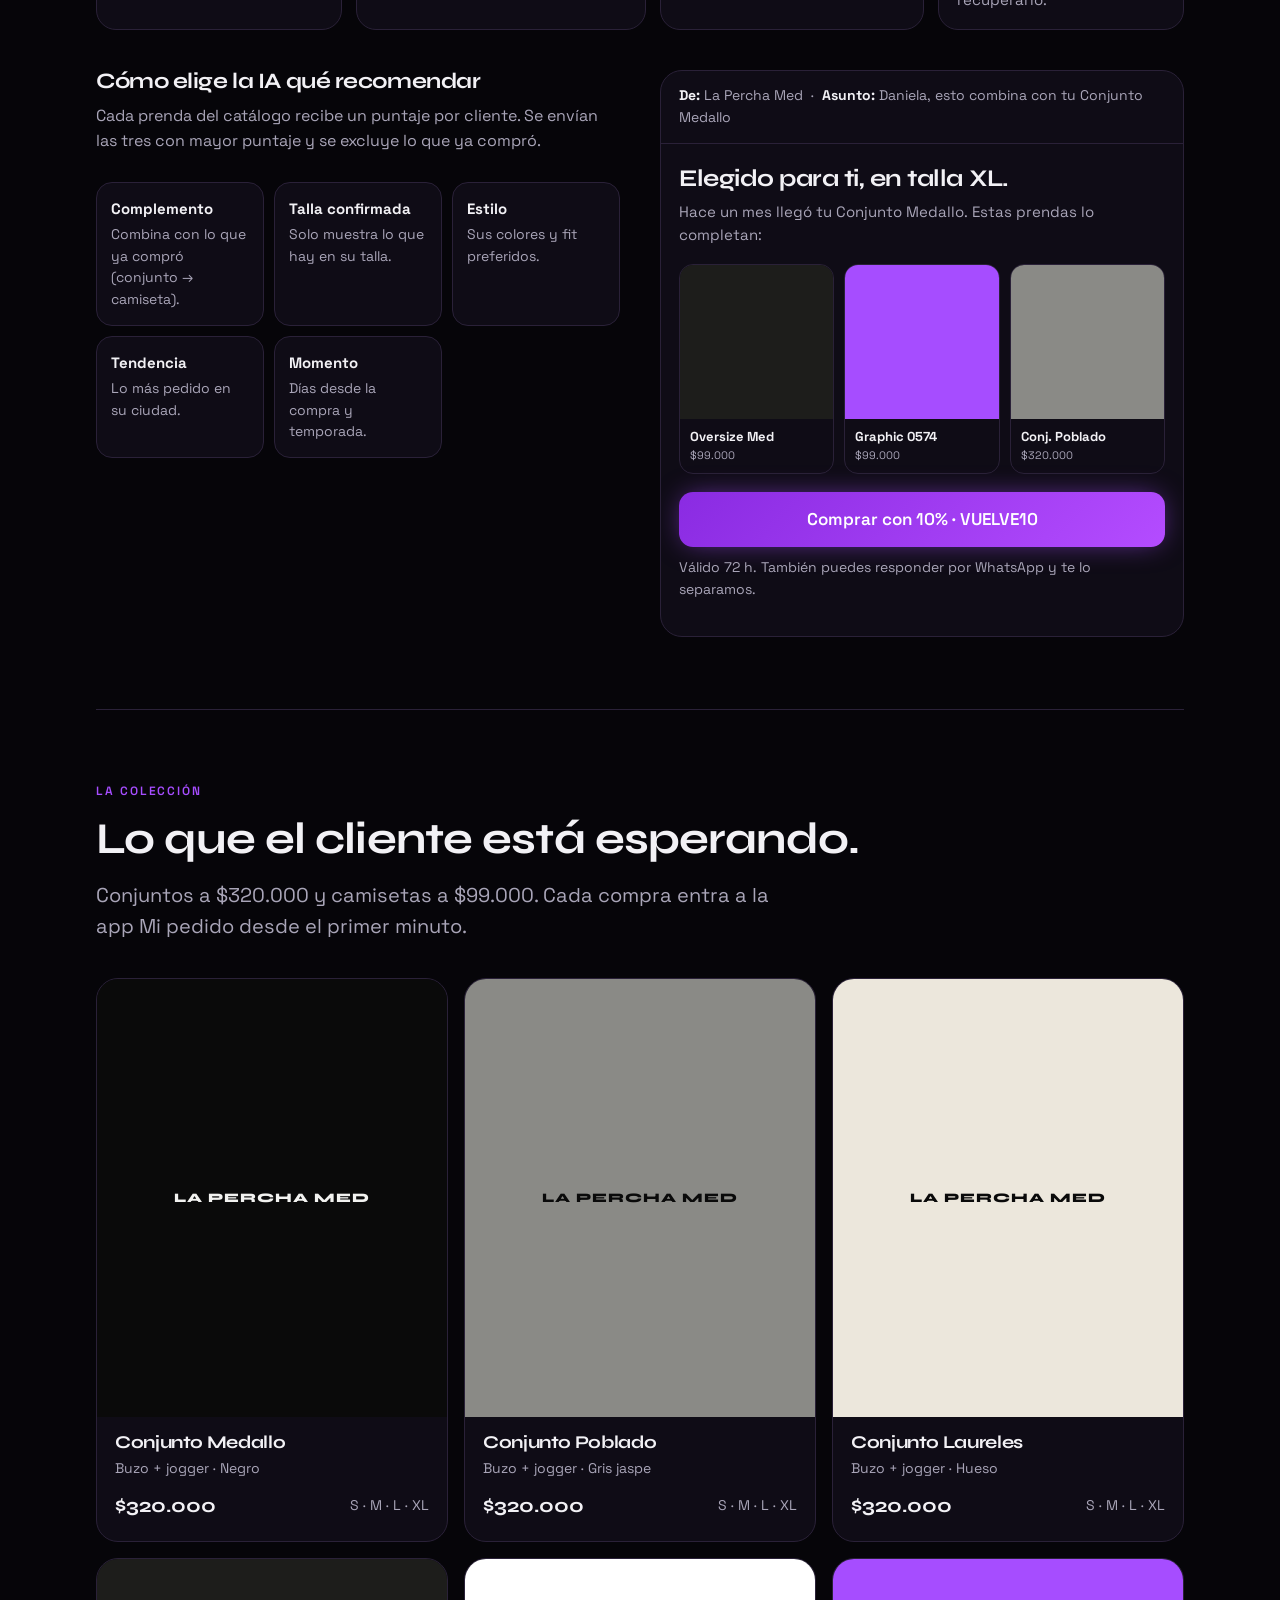
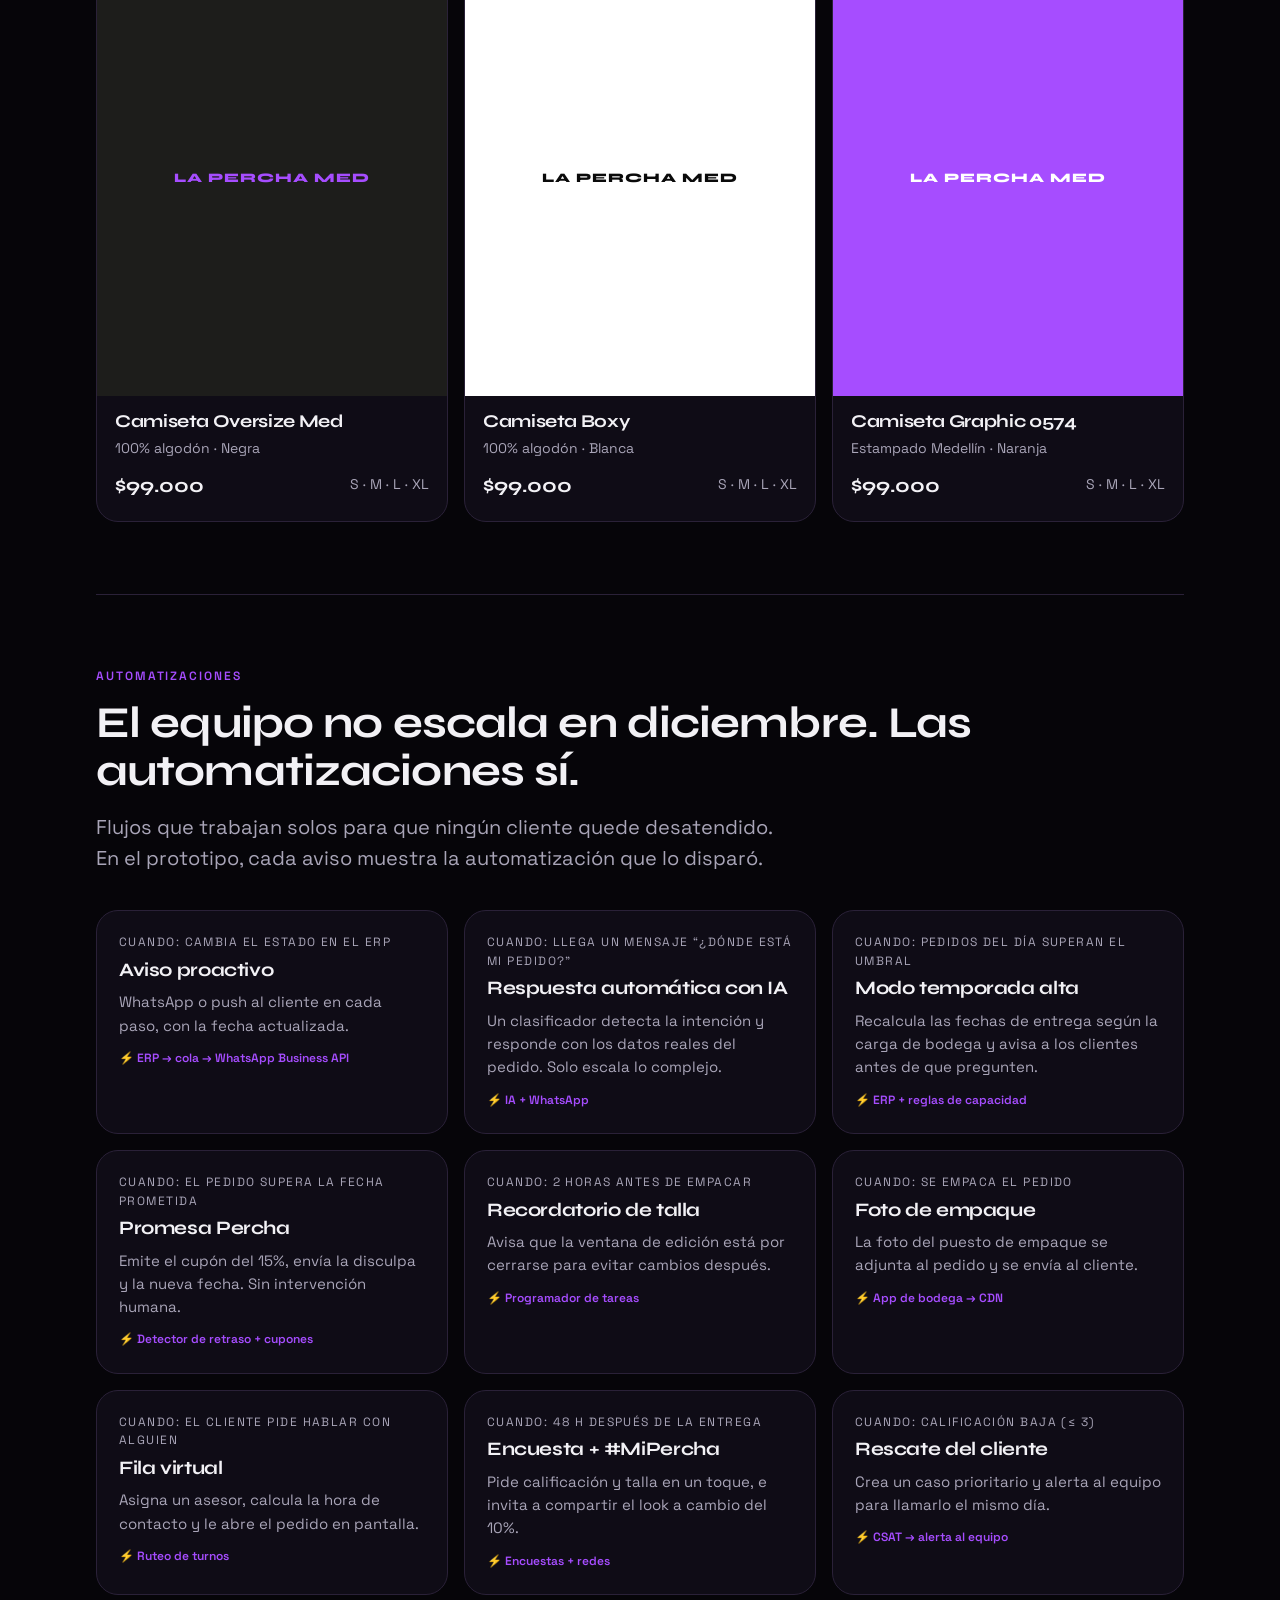
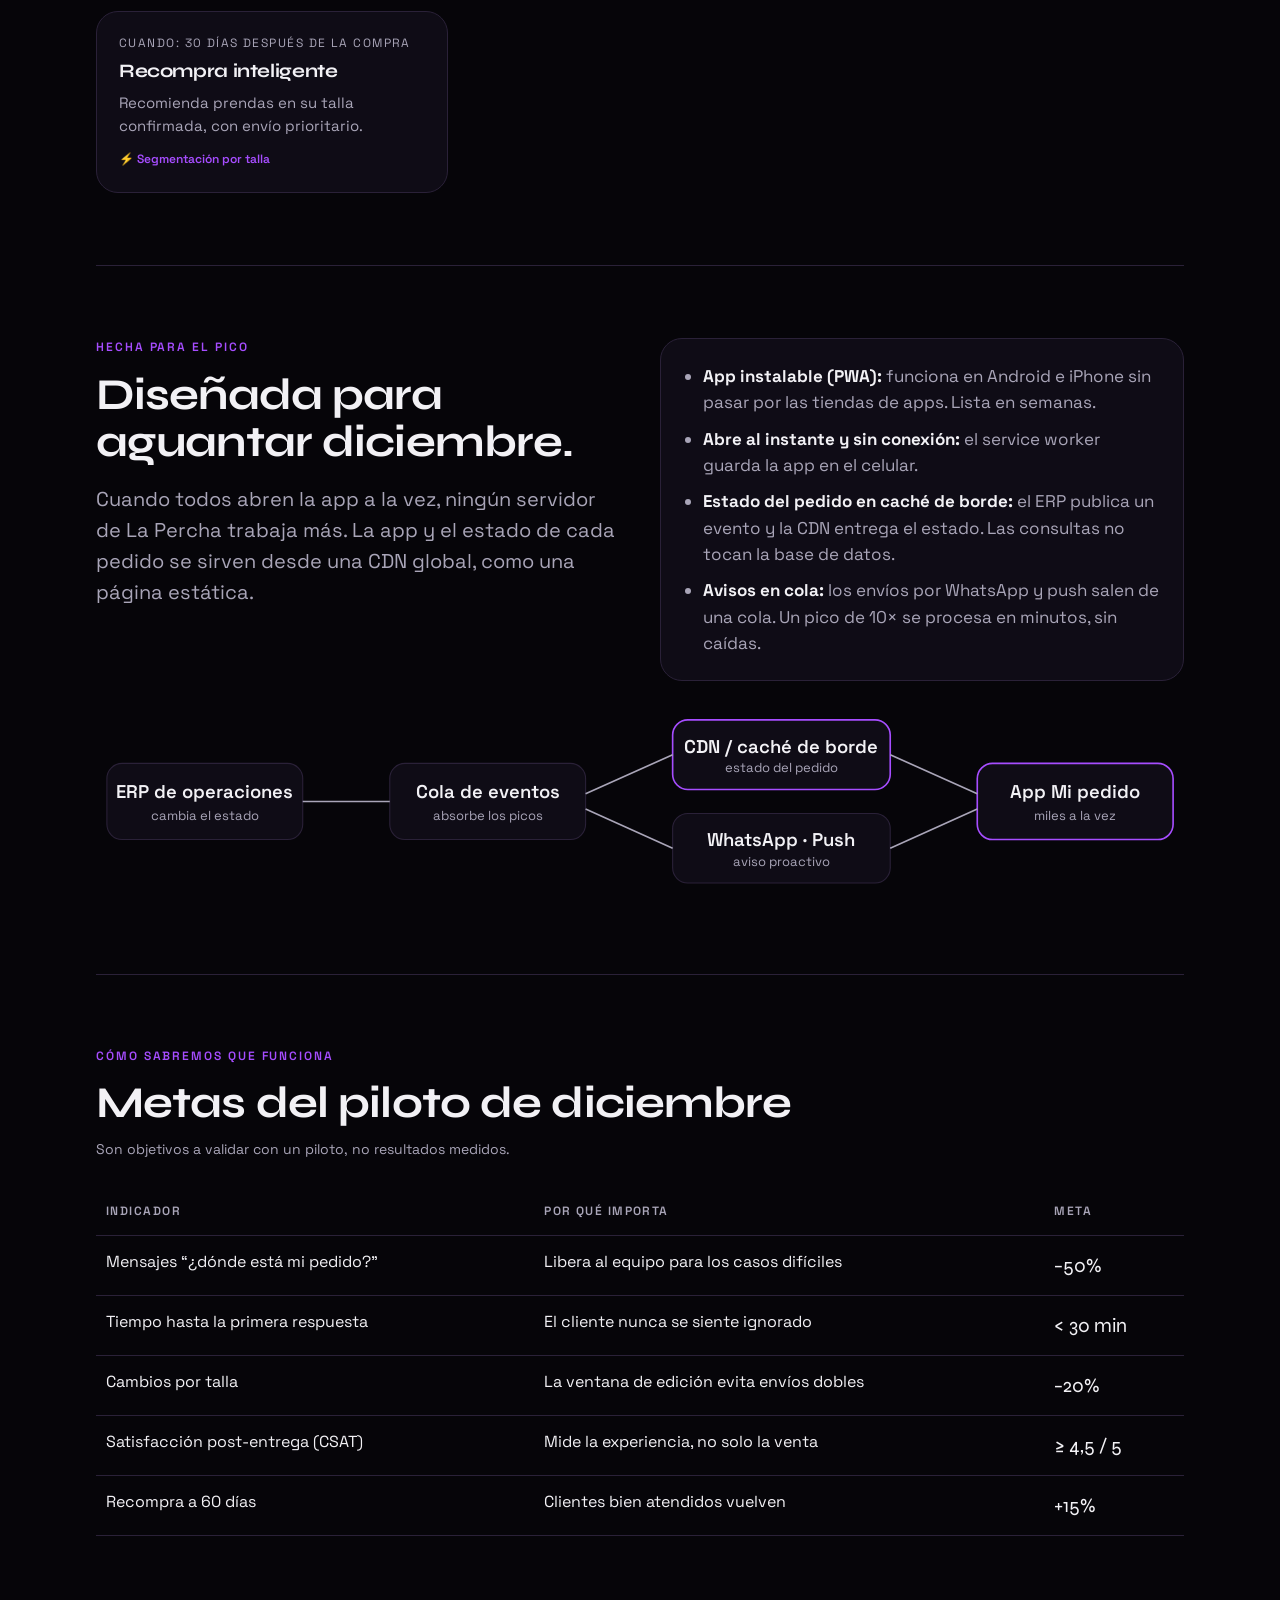
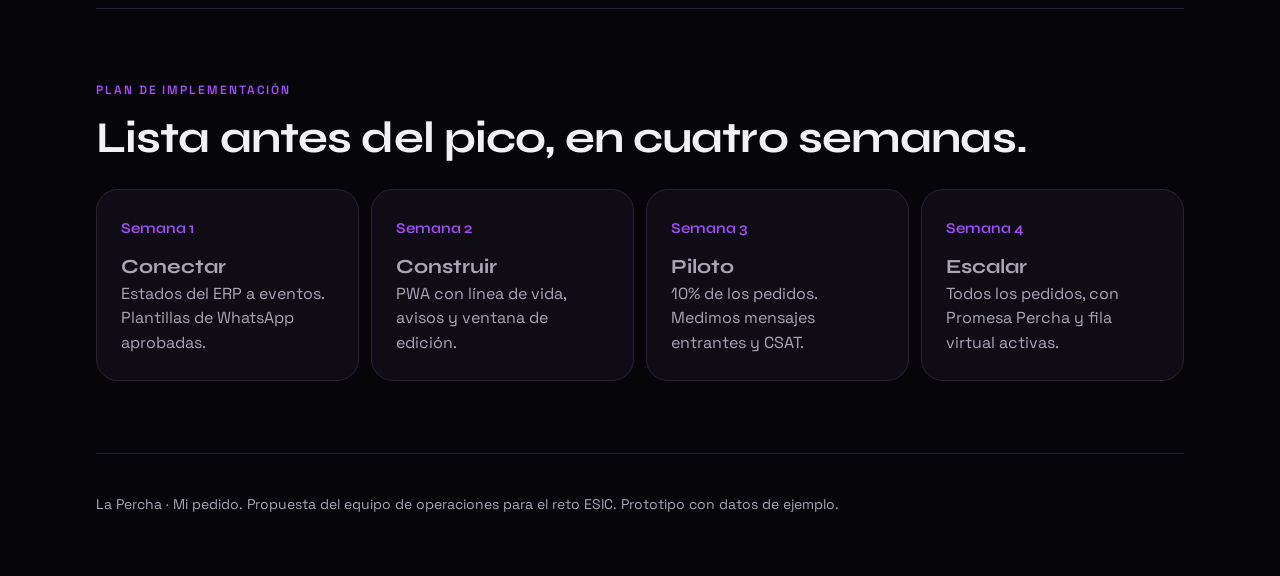
==== commit de0e8129: "Aplicar identidad visual real de La Percha: logo LP, negro, plata y morado neón Co-Authored-By: Clau" ====
--- a/percha/index.html
+++ b/percha/index.html
@@ -6,20 +6,20 @@
   <title>La Percha Med · Mi pedido</title>
   <link rel="preconnect" href="https://fonts.googleapis.com"><link rel="preconnect" href="https://fonts.gstatic.com" crossorigin><link href="https://fonts.googleapis.com/css2?family=Space+Grotesk:wght@400;500;600;700&family=Syne:wght@600;700;800&display=swap" rel="stylesheet">
   <meta name="description" content="Propuesta para el reto ESIC: una app post-compra que avisa antes de que el cliente pregunte, pensada para el pico de fin de año de La Percha.">
-  <meta name="theme-color" content="#1c1917">
-  <link rel="icon" href="app/icon.svg" type="image/svg+xml">
+  <meta name="theme-color" content="#060509">
+  <link rel="icon" href="app/logo.jpg">
   <style>
     :root {
-      --bg: #f2f2f0; --surface: #ffffff; --ink: #0a0a0a; --muted: #5f5f5b; --line: #e0e0dc;
-      --accent: #e2400a; --accent-soft: #fde6dc; --ok: #2f6b4f;
-      --serif: "Syne", "Space Grotesk", system-ui, sans-serif;
+  --bg: #060509; --surface: #0f0c16; --ink: #f2f1f5; --muted: #a9a5b8; --line: #2a2138;
+  --accent: #a64dff; --accent-soft: #231238; --ok: #7cc6a0; --ok-soft: #14261d; --wa: #6fd3a0;
+  --silver: linear-gradient(135deg,#f4f4f6 0%,#9d9aa8 45%,#e9e8ee 100%);
+  color-scheme: dark;
+  --serif: "Syne", "Space Grotesk", system-ui, sans-serif;
       --sans: "Space Grotesk", -apple-system, BlinkMacSystemFont, "Segoe UI", Roboto, "Helvetica Neue", Arial, sans-serif;
       color-scheme: light;
     }
-    @media (prefers-color-scheme: dark) {
-      :root:not([data-theme="light"]) { --bg: #151311; --surface: #1f1c19; --ink: #f3eee6; --muted: #a79e93; --line: #34302b; --accent: #e07a50; --accent-soft: #3a261d; --ok: #7cc6a0; color-scheme: dark; }
-    }
-    :root[data-theme="dark"] { --bg: #151311; --surface: #1f1c19; --ink: #f3eee6; --muted: #a79e93; --line: #34302b; --accent: #e07a50; --accent-soft: #3a261d; --ok: #7cc6a0; color-scheme: dark; }
+    
+    
     * { box-sizing: border-box; }
     body { margin: 0; background: var(--bg); color: var(--ink); font-family: var(--sans); line-height: 1.55; font-size: 17px; -webkit-font-smoothing: antialiased; }
     a { color: inherit; }
@@ -28,18 +28,19 @@
     .logo { display: flex; align-items: center; gap: 10px; font-family: var(--serif); font-size: 20px; font-weight: 800; letter-spacing: .02em; text-decoration: none; }
     .pill { font-size: 13px; border: 1px solid var(--line); border-radius: 99px; padding: 6px 12px; color: var(--muted); }
     h1, h2, h3 { font-family: var(--serif); font-weight: 700; letter-spacing: -0.02em; line-height: 1.08; margin: 0; }
-    h1 { font-size: clamp(40px, 6vw, 68px); }
+    h1 { background: linear-gradient(135deg,#fff,#a9a5b8 60%,#e9e8ee); -webkit-background-clip: text; background-clip: text; color: transparent; font-size: clamp(40px, 6vw, 68px); }
     h2 { font-size: clamp(30px, 4vw, 44px); }
     h3 { font-size: 22px; }
     .eyebrow { font-size: 12px; letter-spacing: .16em; text-transform: uppercase; color: var(--accent); font-weight: 600; margin: 0 0 14px; }
     .lead { font-size: 20px; color: var(--muted); max-width: 34em; }
     section { padding: 72px 0; border-top: 1px solid var(--line); }
+    .logo-img { border-radius: 8px; object-fit: cover; box-shadow: 0 0 18px #a64dff66; }
     .hero { display: grid; grid-template-columns: 1.1fr .9fr; gap: 48px; align-items: center; padding: 36px 0 72px; border: 0; }
     .cta { display: flex; gap: 12px; flex-wrap: wrap; margin-top: 28px; }
     .btn { display: inline-block; padding: 14px 20px; border-radius: 14px; font-weight: 600; text-decoration: none; }
-    .btn.primary { background: var(--accent); color: #fff; }
+    .btn.primary { background: linear-gradient(135deg,#8a2be2,#b44cff); color: #fff; box-shadow: 0 0 28px -6px #a64dffaa; }
     .btn.ghost { border: 1px solid var(--line); background: var(--surface); }
-    .phone { justify-self: center; width: 390px; max-width: 100%; height: 780px; border-radius: 48px; background: #0d0c0b; padding: 12px; box-shadow: 0 40px 80px -40px rgba(28,25,23,.55); }
+    .phone { box-shadow: 0 0 80px -20px #a64dff99; justify-self: center; width: 390px; max-width: 100%; height: 780px; border-radius: 48px; background: #0d0c0b; padding: 12px; box-shadow: 0 40px 80px -40px rgba(28,25,23,.55); }
     .phone iframe { width: 100%; height: 100%; border: 0; border-radius: 38px; background: var(--bg); display: block; }
     .phone-note { text-align: center; font-size: 14px; color: var(--muted); margin-top: 14px; }
     .grid3 { display: grid; grid-template-columns: repeat(3, 1fr); gap: 16px; margin-top: 36px; }
@@ -126,7 +127,7 @@
 <body>
   <div class="wrap">
     <nav class="top">
-      <a class="logo" href="./"><svg viewBox="0 0 48 32" width="34" height="22" aria-hidden="true"><path d="M24 4a4 4 0 1 1 4 4c-2 0-4 1.6-4 4v1L4 26h40L24 13" fill="none" stroke="currentColor" stroke-width="2.6" stroke-linecap="round" stroke-linejoin="round"/></svg>LA PERCHA MED</a>
+      <a class="logo" href="./"><img src="app/logo.jpg" alt="" width="40" height="40" class="logo-img">LA PERCHA MED</a>
       <span class="pill">Reto ESIC · Operaciones</span>
     </nav>
 
@@ -255,7 +256,7 @@
             <p class="small" style="font-size:15px;margin-top:8px">Hace un mes llegó tu Conjunto Medallo. Estas prendas lo completan:</p>
             <div class="mp">
               <div><i style="background:#1d1d1b"></i><b>Oversize Med</b><small>$99.000</small></div>
-              <div><i style="background:#e2400a"></i><b>Graphic 0574</b><small>$99.000</small></div>
+              <div><i style="background:#a64dff"></i><b>Graphic 0574</b><small>$99.000</small></div>
               <div><i style="background:#8a8a86"></i><b>Conj. Poblado</b><small>$320.000</small></div>
             </div>
             <a class="btn primary" href="app/#/whatsapp" style="display:block;text-align:center">Comprar con 10% · VUELVE10</a>
@@ -273,9 +274,9 @@
         <article class="prod"><div class="img" style="background:#0a0a0a;color:#f2f2f0">LA PERCHA MED</div><div class="info"><h3>Conjunto Medallo</h3><p class="small" style="margin:6px 0 0">Buzo + jogger · Negro</p><div class="row"><span class="price">$320.000</span><span class="small">S · M · L · XL</span></div></div></article>
         <article class="prod"><div class="img" style="background:#8a8a86;color:#0a0a0a">LA PERCHA MED</div><div class="info"><h3>Conjunto Poblado</h3><p class="small" style="margin:6px 0 0">Buzo + jogger · Gris jaspe</p><div class="row"><span class="price">$320.000</span><span class="small">S · M · L · XL</span></div></div></article>
         <article class="prod"><div class="img" style="background:#ece7dc;color:#0a0a0a">LA PERCHA MED</div><div class="info"><h3>Conjunto Laureles</h3><p class="small" style="margin:6px 0 0">Buzo + jogger · Hueso</p><div class="row"><span class="price">$320.000</span><span class="small">S · M · L · XL</span></div></div></article>
-        <article class="prod"><div class="img" style="background:#1d1d1b;color:#e2400a">LA PERCHA MED</div><div class="info"><h3>Camiseta Oversize Med</h3><p class="small" style="margin:6px 0 0">100% algodón · Negra</p><div class="row"><span class="price">$99.000</span><span class="small">S · M · L · XL</span></div></div></article>
+        <article class="prod"><div class="img" style="background:#1d1d1b;color:#a64dff">LA PERCHA MED</div><div class="info"><h3>Camiseta Oversize Med</h3><p class="small" style="margin:6px 0 0">100% algodón · Negra</p><div class="row"><span class="price">$99.000</span><span class="small">S · M · L · XL</span></div></div></article>
         <article class="prod"><div class="img" style="background:#ffffff;color:#0a0a0a">LA PERCHA MED</div><div class="info"><h3>Camiseta Boxy</h3><p class="small" style="margin:6px 0 0">100% algodón · Blanca</p><div class="row"><span class="price">$99.000</span><span class="small">S · M · L · XL</span></div></div></article>
-        <article class="prod"><div class="img" style="background:#e2400a;color:#ffffff">LA PERCHA MED</div><div class="info"><h3>Camiseta Graphic 0574</h3><p class="small" style="margin:6px 0 0">Estampado Medellín · Naranja</p><div class="row"><span class="price">$99.000</span><span class="small">S · M · L · XL</span></div></div></article>
+        <article class="prod"><div class="img" style="background:#a64dff;color:#ffffff">LA PERCHA MED</div><div class="info"><h3>Camiseta Graphic 0574</h3><p class="small" style="margin:6px 0 0">Estampado Medellín · Naranja</p><div class="row"><span class="price">$99.000</span><span class="small">S · M · L · XL</span></div></div></article>
       </div>
     </section>
 
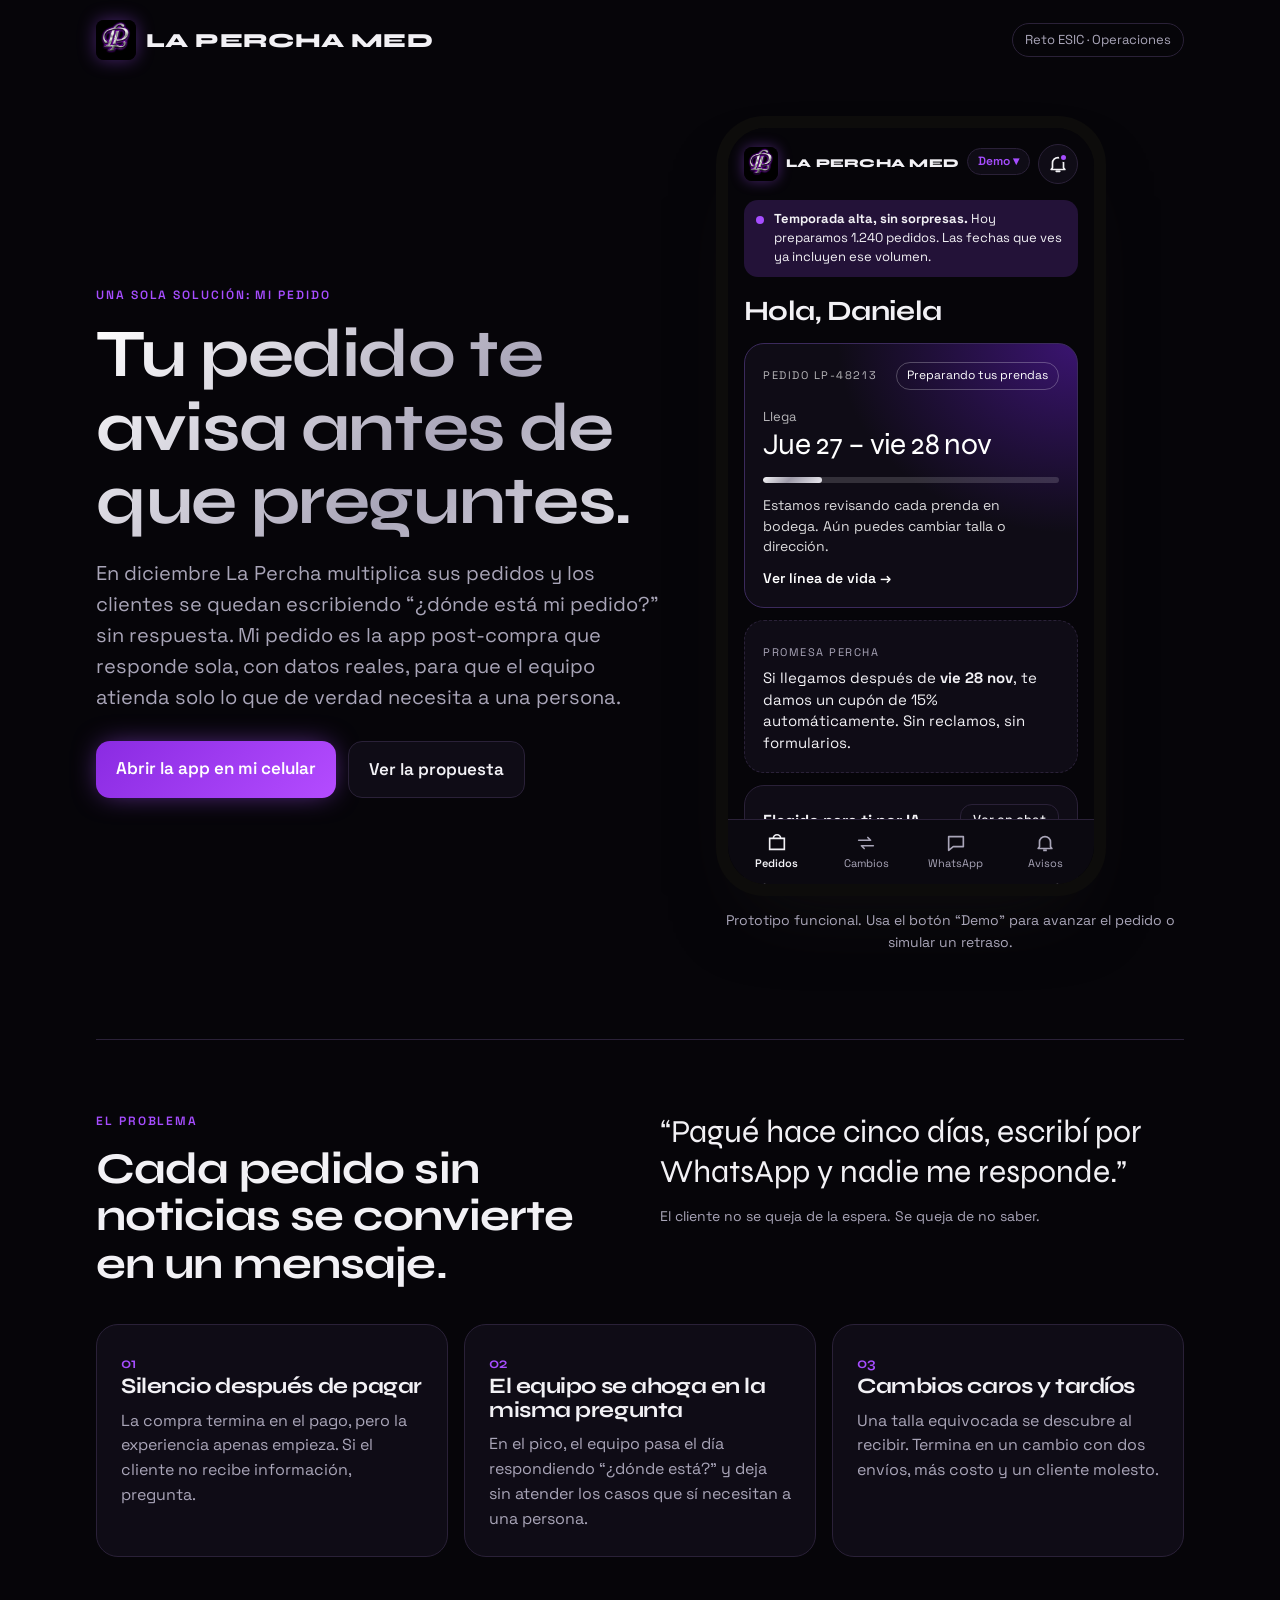
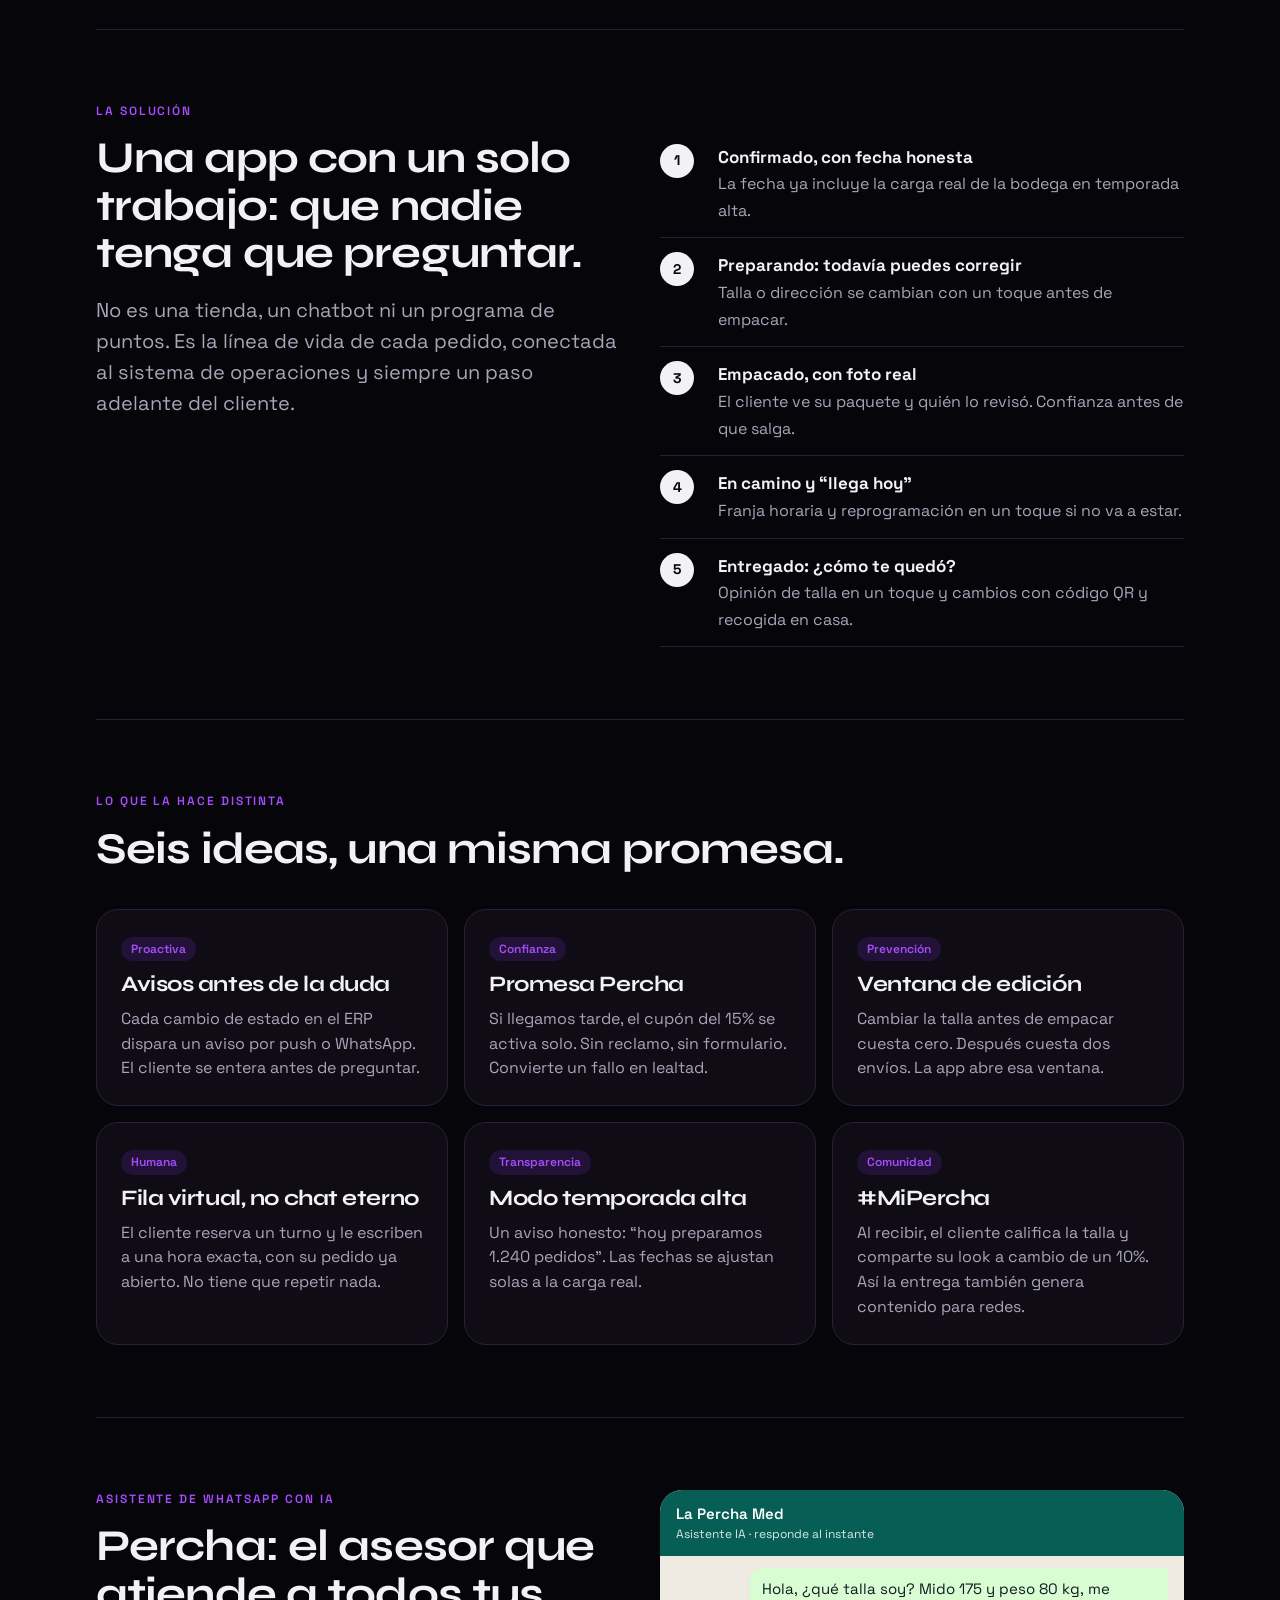
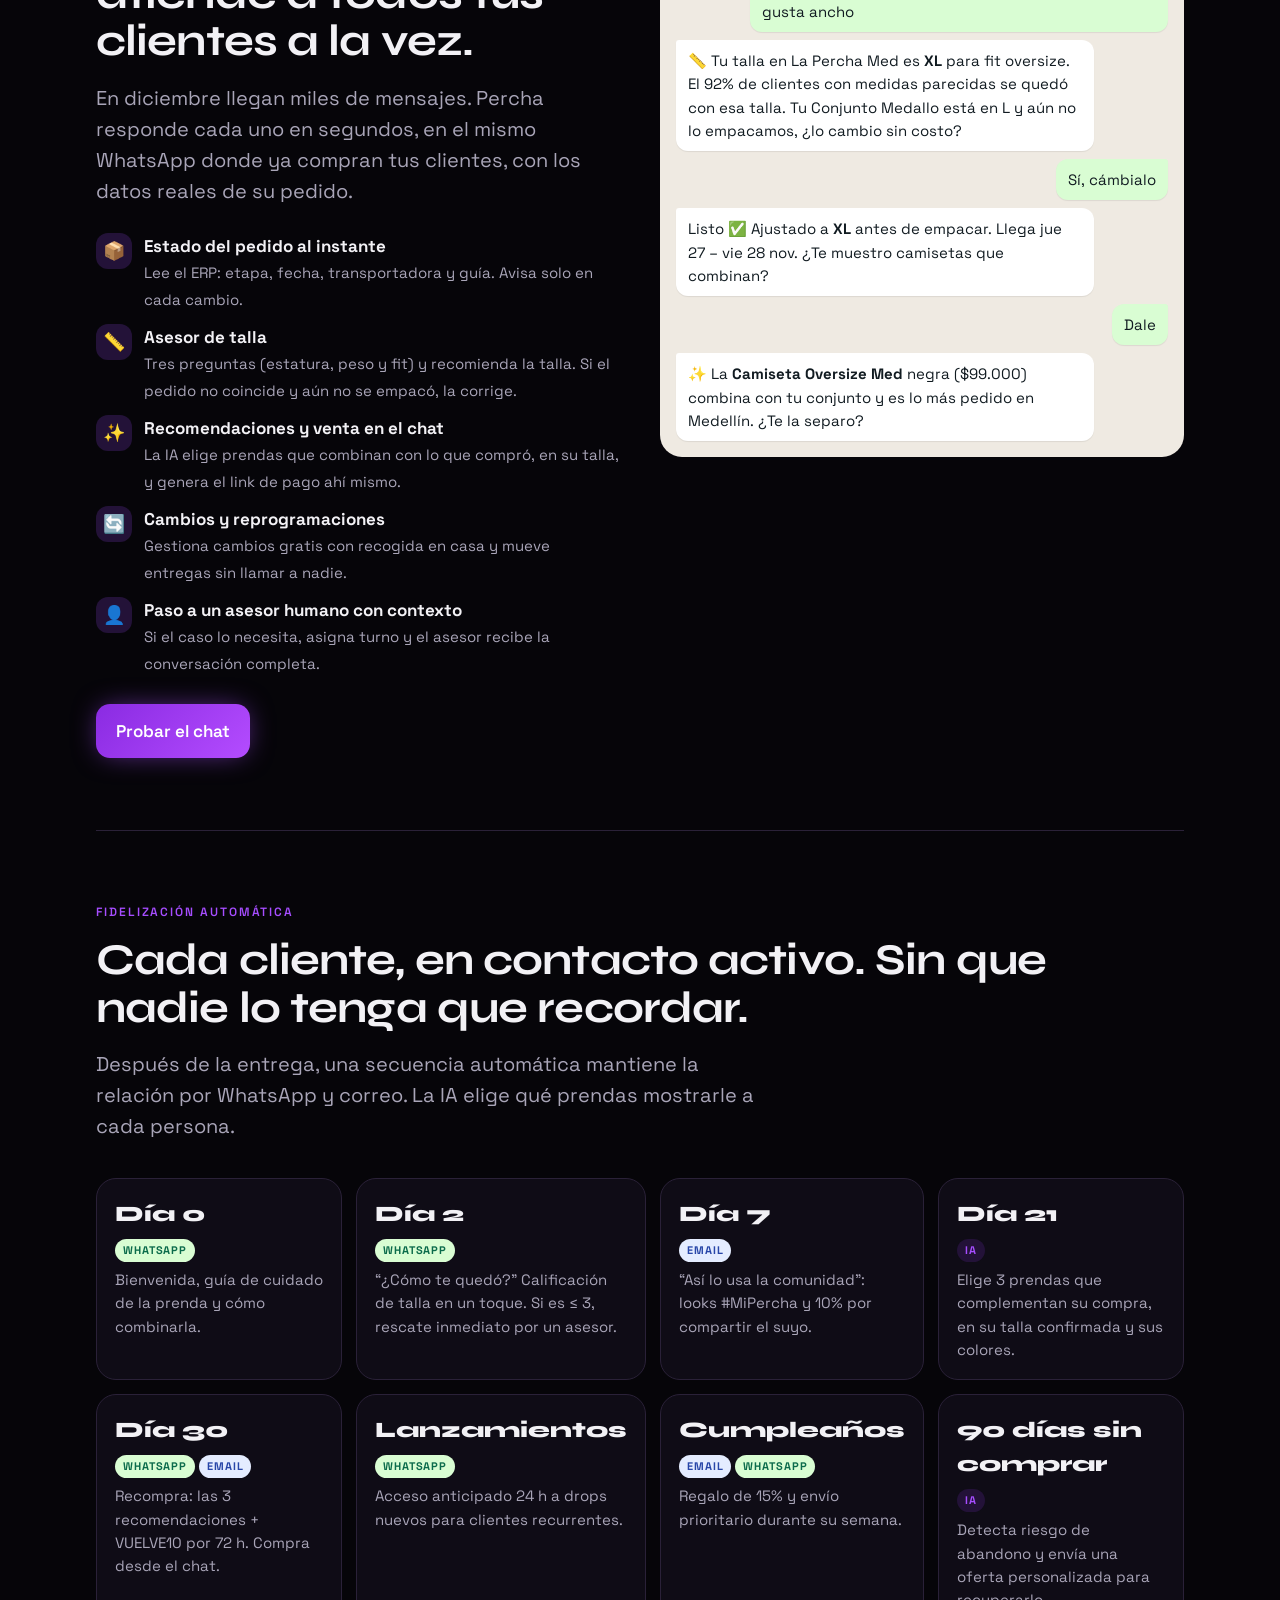
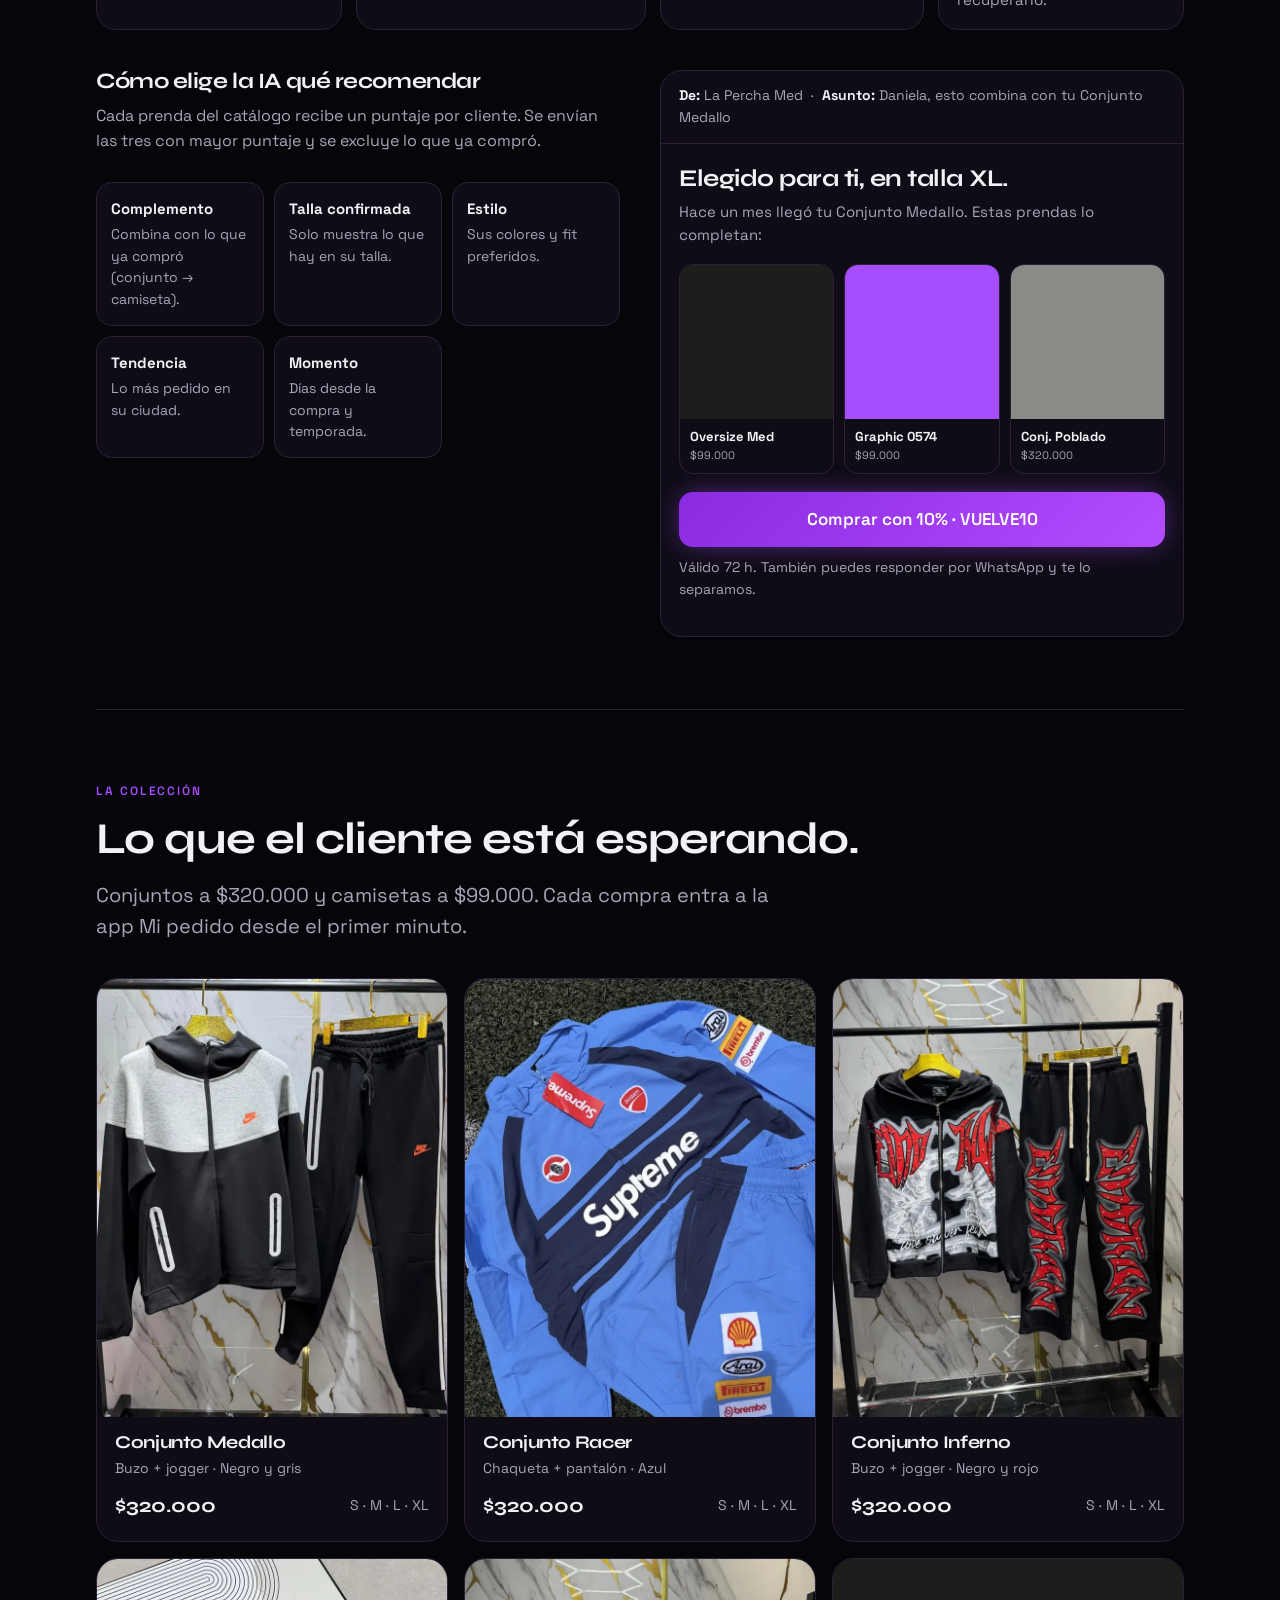
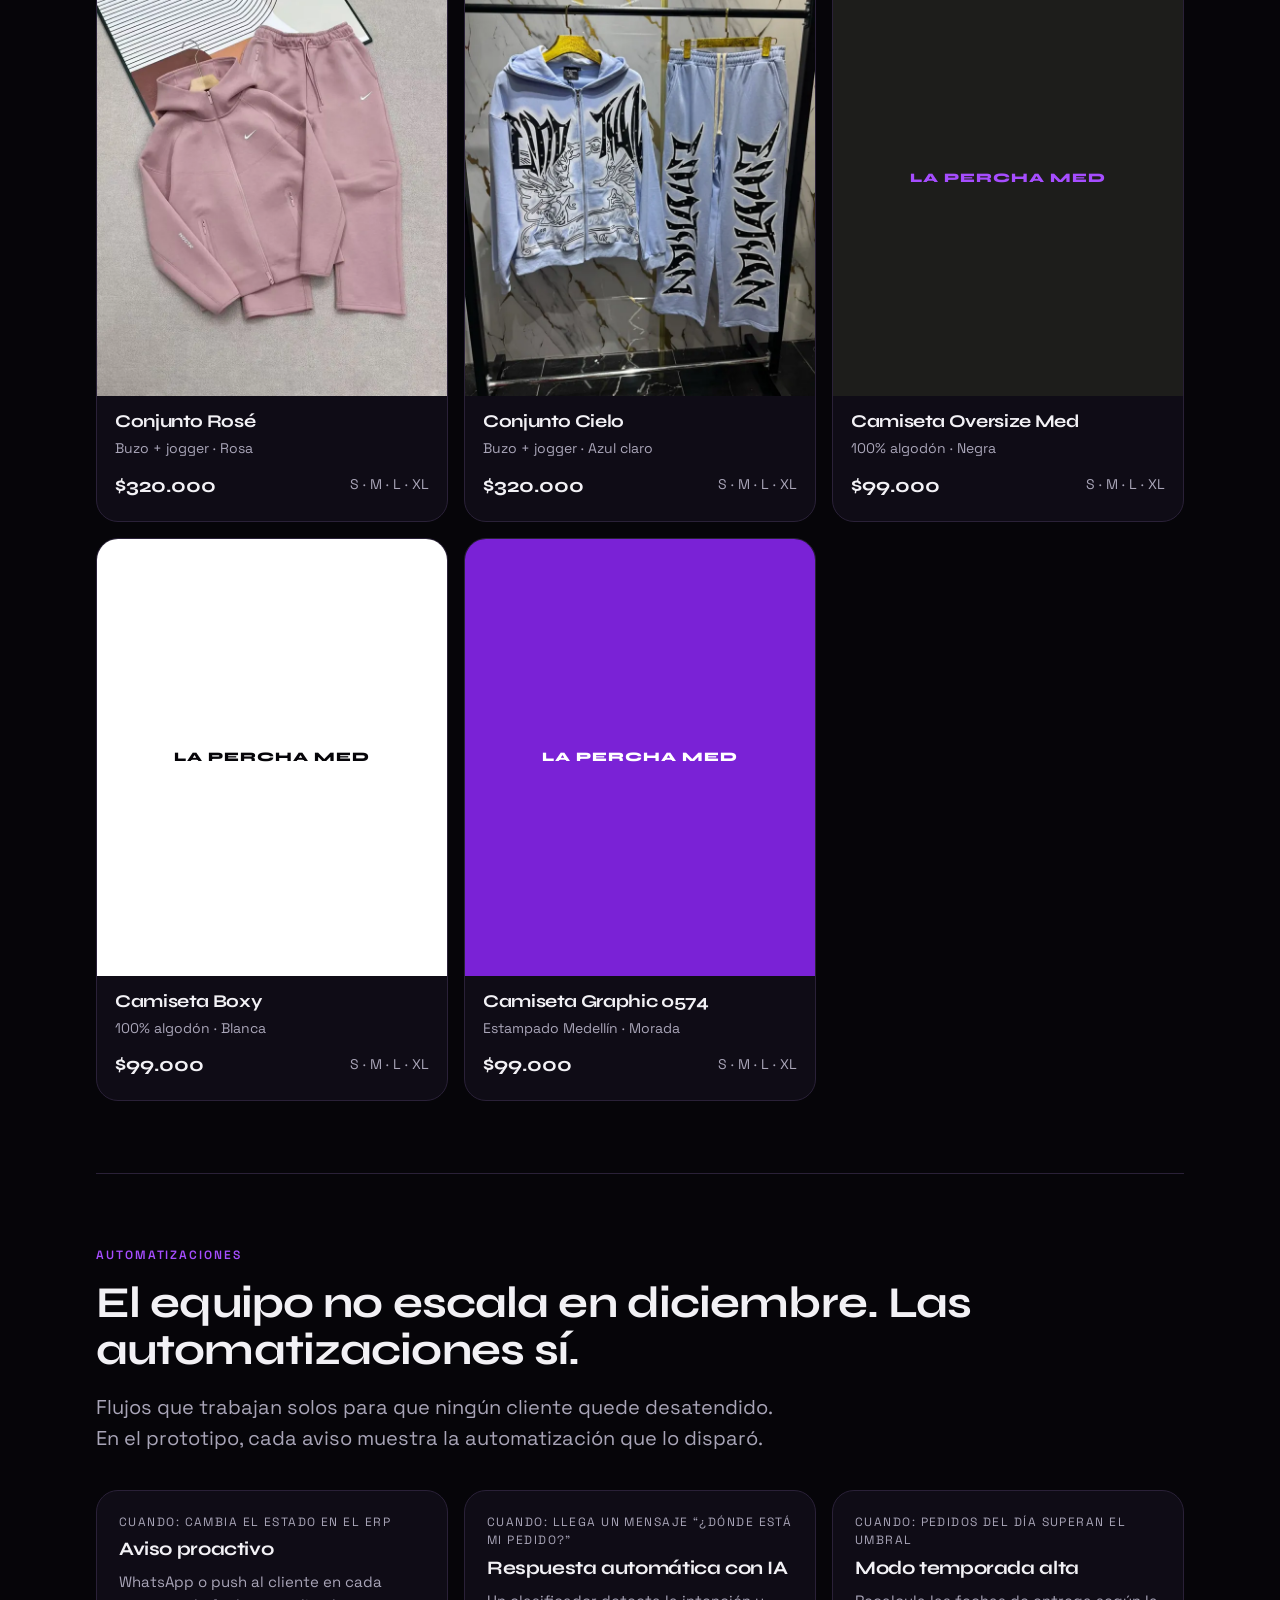
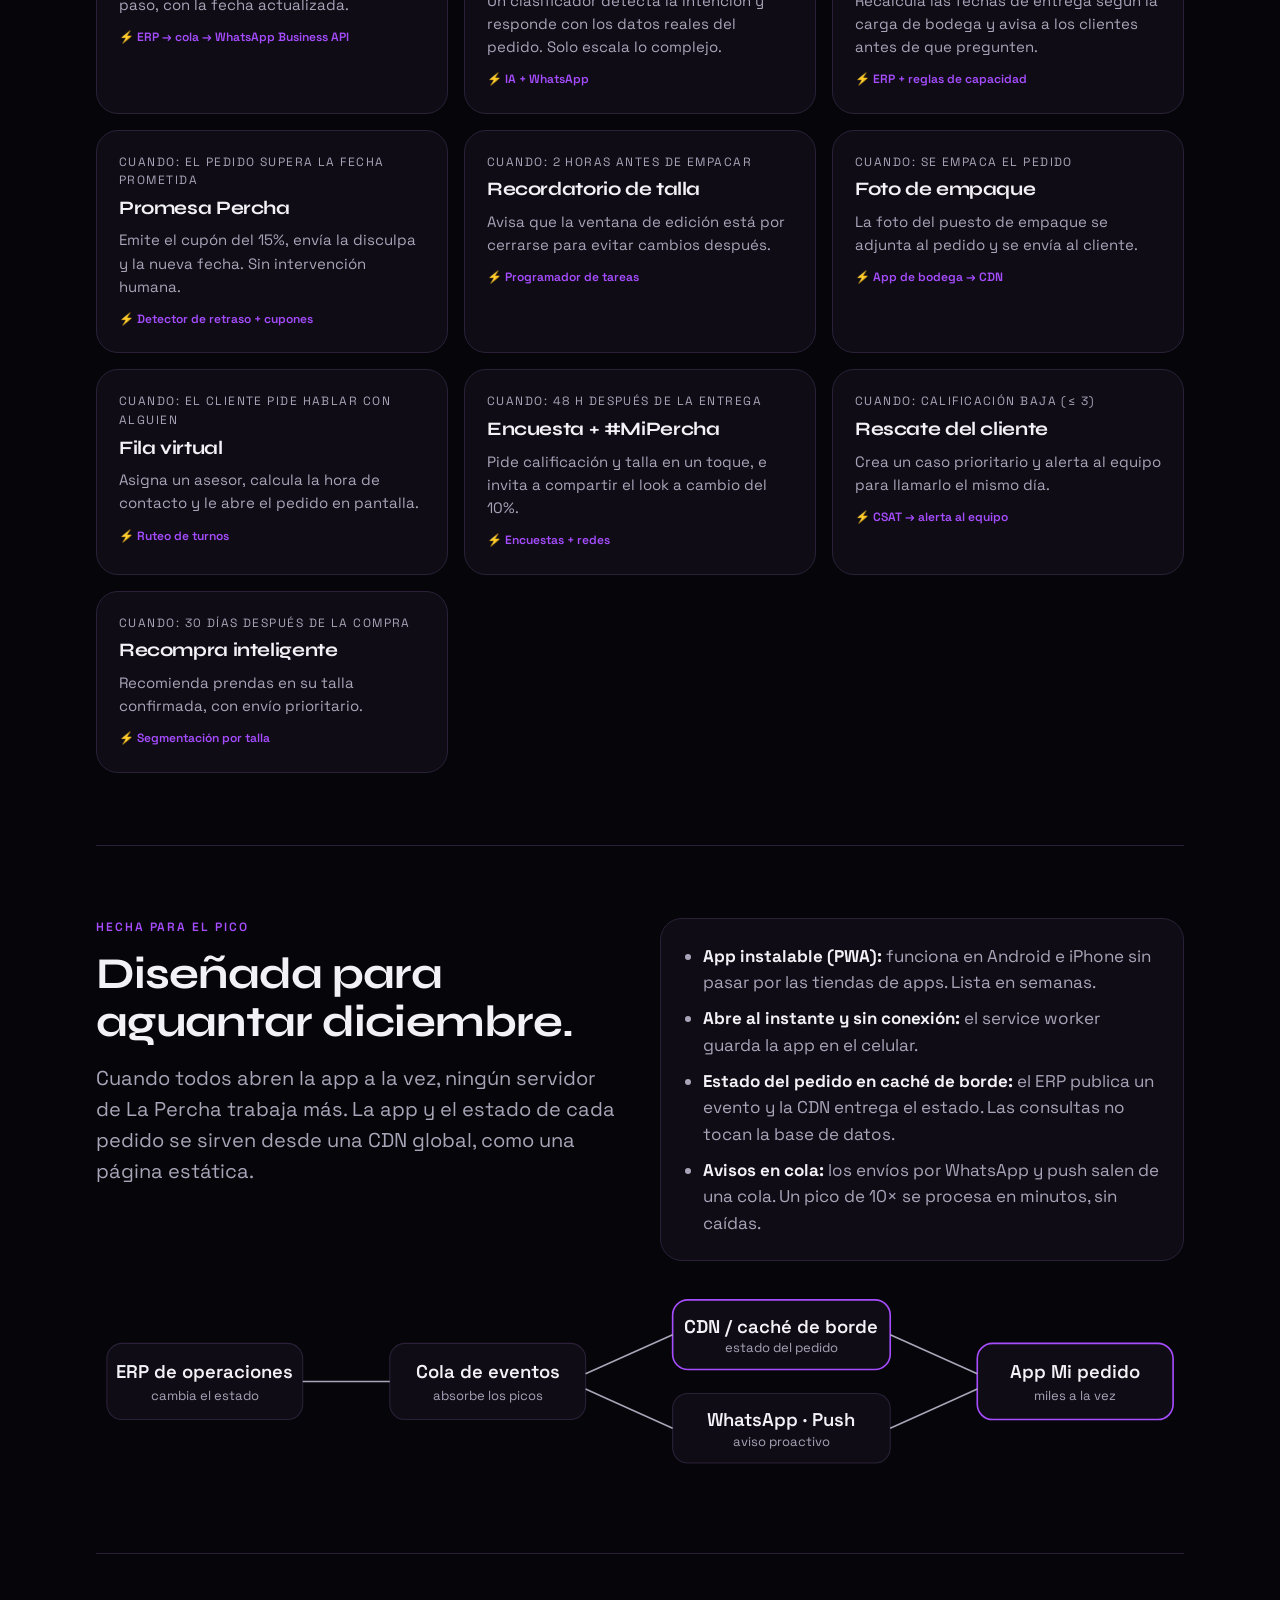
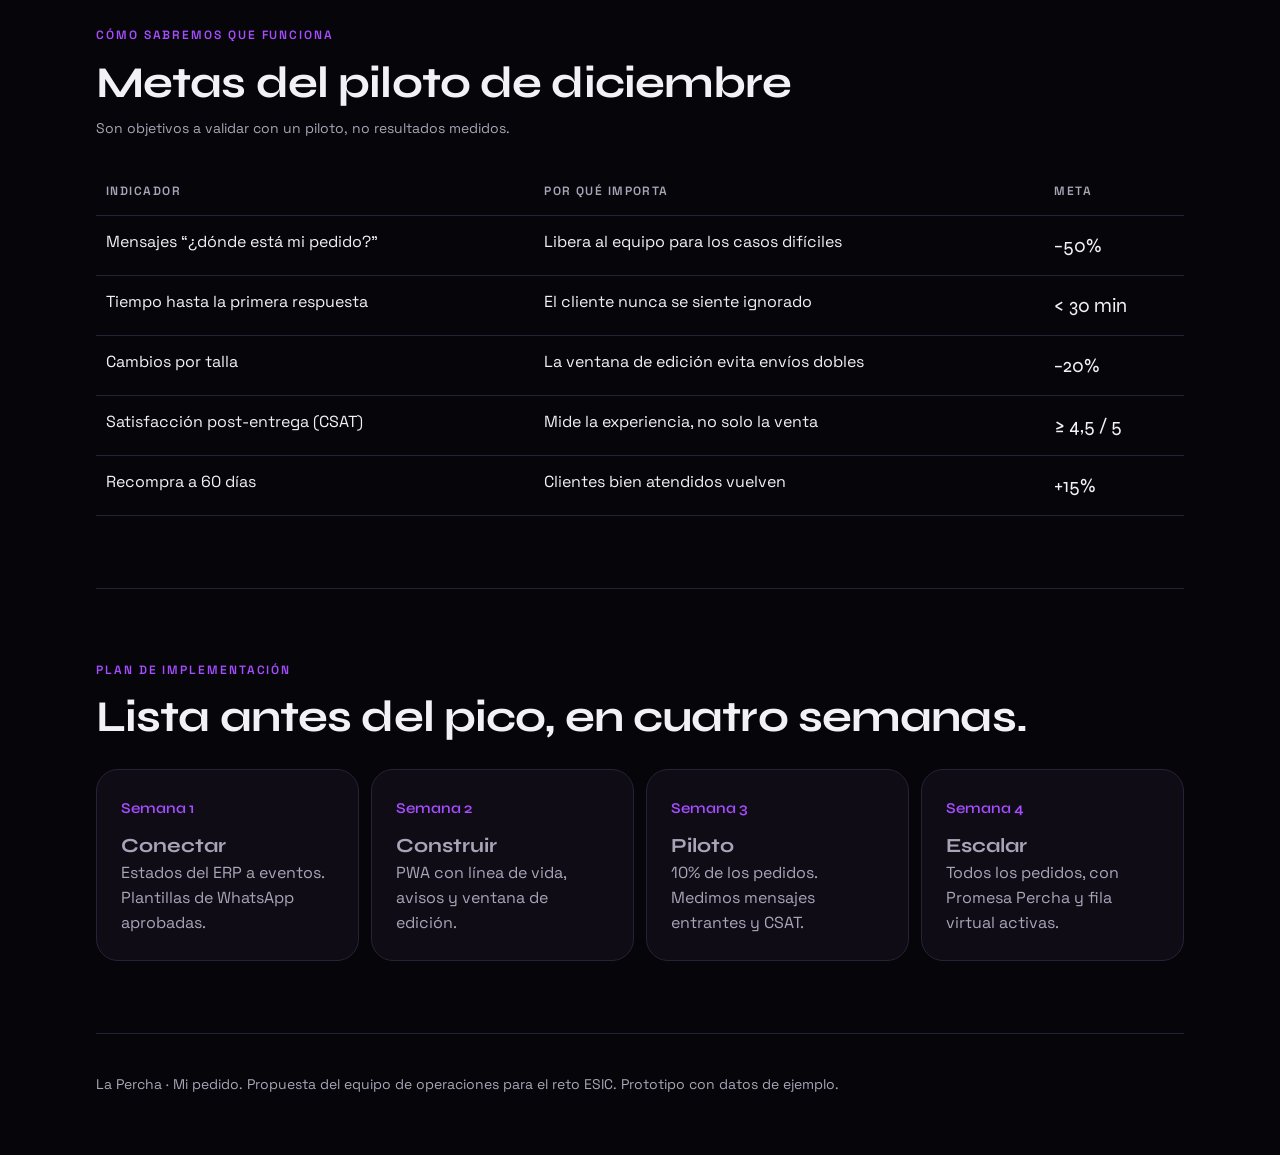
==== commit fc89f241: "Añadir fotos reales de productos optimizadas (webp) a la web y a la app Co-Authored-By: Claude Sonne" ====
--- a/percha/index.html
+++ b/percha/index.html
@@ -71,6 +71,7 @@
     .small { font-size: 14px; color: var(--muted); }
     .shop { display: grid; grid-template-columns: repeat(3, 1fr); gap: 16px; margin-top: 36px; }
     .prod { background: var(--surface); border: 1px solid var(--line); border-radius: 22px; overflow: hidden; }
+    .prod img.img { width: 100%; height: auto; display: block; object-fit: cover; }
     .prod .img { aspect-ratio: 4/5; display: grid; place-items: center; font-family: var(--serif); font-weight: 800; letter-spacing: .08em; font-size: 13px; }
     .prod .info { padding: 16px 18px 20px; }
     .prod .info h3 { font-size: 18px; }
@@ -271,13 +272,15 @@
       <h2>Lo que el cliente está esperando.</h2>
       <p class="lead" style="margin-top:18px">Conjuntos a $320.000 y camisetas a $99.000. Cada compra entra a la app Mi pedido desde el primer minuto.</p>
       <div class="shop">
-        <article class="prod"><div class="img" style="background:#0a0a0a;color:#f2f2f0">LA PERCHA MED</div><div class="info"><h3>Conjunto Medallo</h3><p class="small" style="margin:6px 0 0">Buzo + jogger · Negro</p><div class="row"><span class="price">$320.000</span><span class="small">S · M · L · XL</span></div></div></article>
-        <article class="prod"><div class="img" style="background:#8a8a86;color:#0a0a0a">LA PERCHA MED</div><div class="info"><h3>Conjunto Poblado</h3><p class="small" style="margin:6px 0 0">Buzo + jogger · Gris jaspe</p><div class="row"><span class="price">$320.000</span><span class="small">S · M · L · XL</span></div></div></article>
-        <article class="prod"><div class="img" style="background:#ece7dc;color:#0a0a0a">LA PERCHA MED</div><div class="info"><h3>Conjunto Laureles</h3><p class="small" style="margin:6px 0 0">Buzo + jogger · Hueso</p><div class="row"><span class="price">$320.000</span><span class="small">S · M · L · XL</span></div></div></article>
+        <article class="prod"><img class="img" src="app/img/medallo.webp" alt="Conjunto Medallo" width="720" height="900" loading="eager" decoding="async"><div class="info"><h3>Conjunto Medallo</h3><p class="small" style="margin:6px 0 0">Buzo + jogger · Negro y gris</p><div class="row"><span class="price">$320.000</span><span class="small">S · M · L · XL</span></div></div></article>
+        <article class="prod"><img class="img" src="app/img/racer.webp" alt="Conjunto Racer" width="720" height="900" loading="eager" decoding="async"><div class="info"><h3>Conjunto Racer</h3><p class="small" style="margin:6px 0 0">Chaqueta + pantalón · Azul</p><div class="row"><span class="price">$320.000</span><span class="small">S · M · L · XL</span></div></div></article>
+        <article class="prod"><img class="img" src="app/img/inferno.webp" alt="Conjunto Inferno" width="720" height="900" loading="eager" decoding="async"><div class="info"><h3>Conjunto Inferno</h3><p class="small" style="margin:6px 0 0">Buzo + jogger · Negro y rojo</p><div class="row"><span class="price">$320.000</span><span class="small">S · M · L · XL</span></div></div></article>
+        <article class="prod"><img class="img" src="app/img/rose.webp" alt="Conjunto Rosé" width="720" height="900" loading="lazy" decoding="async"><div class="info"><h3>Conjunto Rosé</h3><p class="small" style="margin:6px 0 0">Buzo + jogger · Rosa</p><div class="row"><span class="price">$320.000</span><span class="small">S · M · L · XL</span></div></div></article>
+        <article class="prod"><img class="img" src="app/img/cielo.webp" alt="Conjunto Cielo" width="720" height="900" loading="lazy" decoding="async"><div class="info"><h3>Conjunto Cielo</h3><p class="small" style="margin:6px 0 0">Buzo + jogger · Azul claro</p><div class="row"><span class="price">$320.000</span><span class="small">S · M · L · XL</span></div></div></article>
         <article class="prod"><div class="img" style="background:#1d1d1b;color:#a64dff">LA PERCHA MED</div><div class="info"><h3>Camiseta Oversize Med</h3><p class="small" style="margin:6px 0 0">100% algodón · Negra</p><div class="row"><span class="price">$99.000</span><span class="small">S · M · L · XL</span></div></div></article>
-        <article class="prod"><div class="img" style="background:#ffffff;color:#0a0a0a">LA PERCHA MED</div><div class="info"><h3>Camiseta Boxy</h3><p class="small" style="margin:6px 0 0">100% algodón · Blanca</p><div class="row"><span class="price">$99.000</span><span class="small">S · M · L · XL</span></div></div></article>
-        <article class="prod"><div class="img" style="background:#a64dff;color:#ffffff">LA PERCHA MED</div><div class="info"><h3>Camiseta Graphic 0574</h3><p class="small" style="margin:6px 0 0">Estampado Medellín · Naranja</p><div class="row"><span class="price">$99.000</span><span class="small">S · M · L · XL</span></div></div></article>
-      </div>
+        <article class="prod"><div class="img" style="background:#ffffff;color:#060509">LA PERCHA MED</div><div class="info"><h3>Camiseta Boxy</h3><p class="small" style="margin:6px 0 0">100% algodón · Blanca</p><div class="row"><span class="price">$99.000</span><span class="small">S · M · L · XL</span></div></div></article>
+        <article class="prod"><div class="img" style="background:#7a22d6;color:#ffffff">LA PERCHA MED</div><div class="info"><h3>Camiseta Graphic 0574</h3><p class="small" style="margin:6px 0 0">Estampado Medellín · Morada</p><div class="row"><span class="price">$99.000</span><span class="small">S · M · L · XL</span></div></div></article>
+        </div>
     </section>
 
     <section id="automatizaciones">
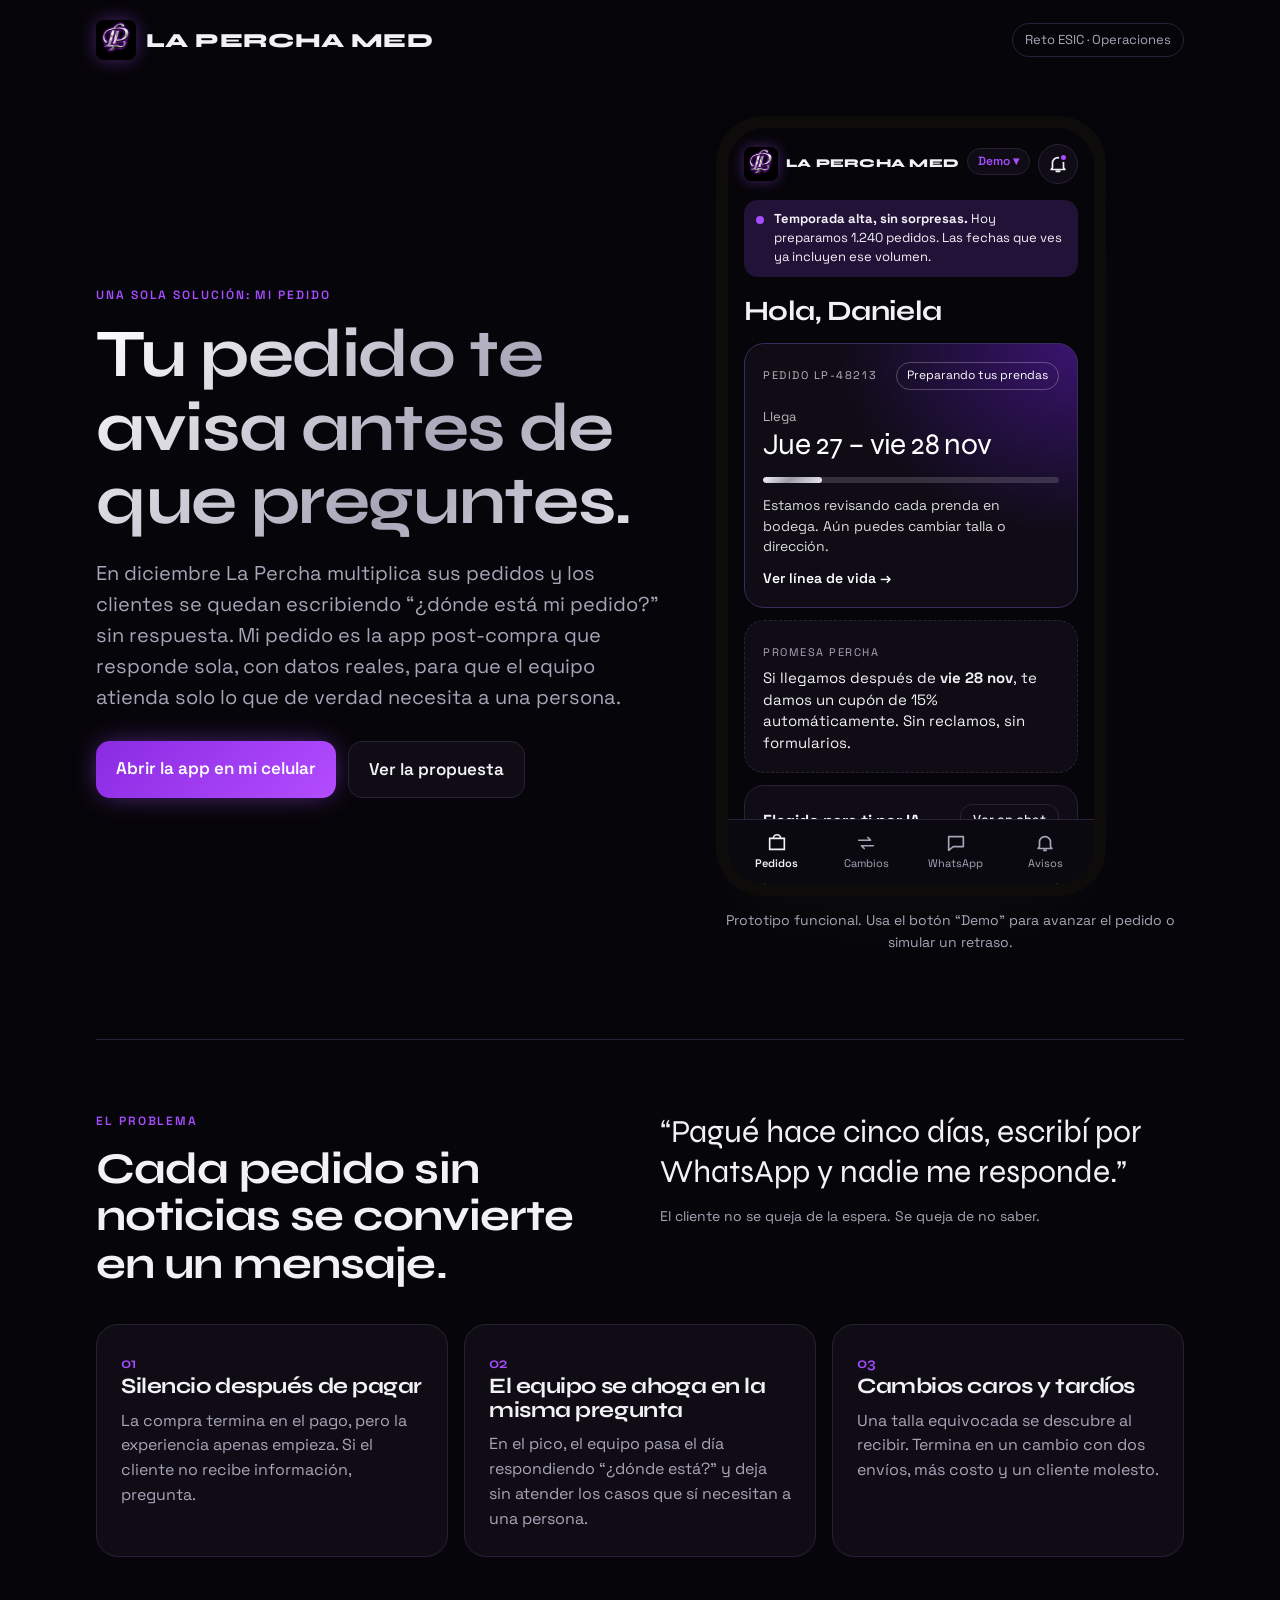
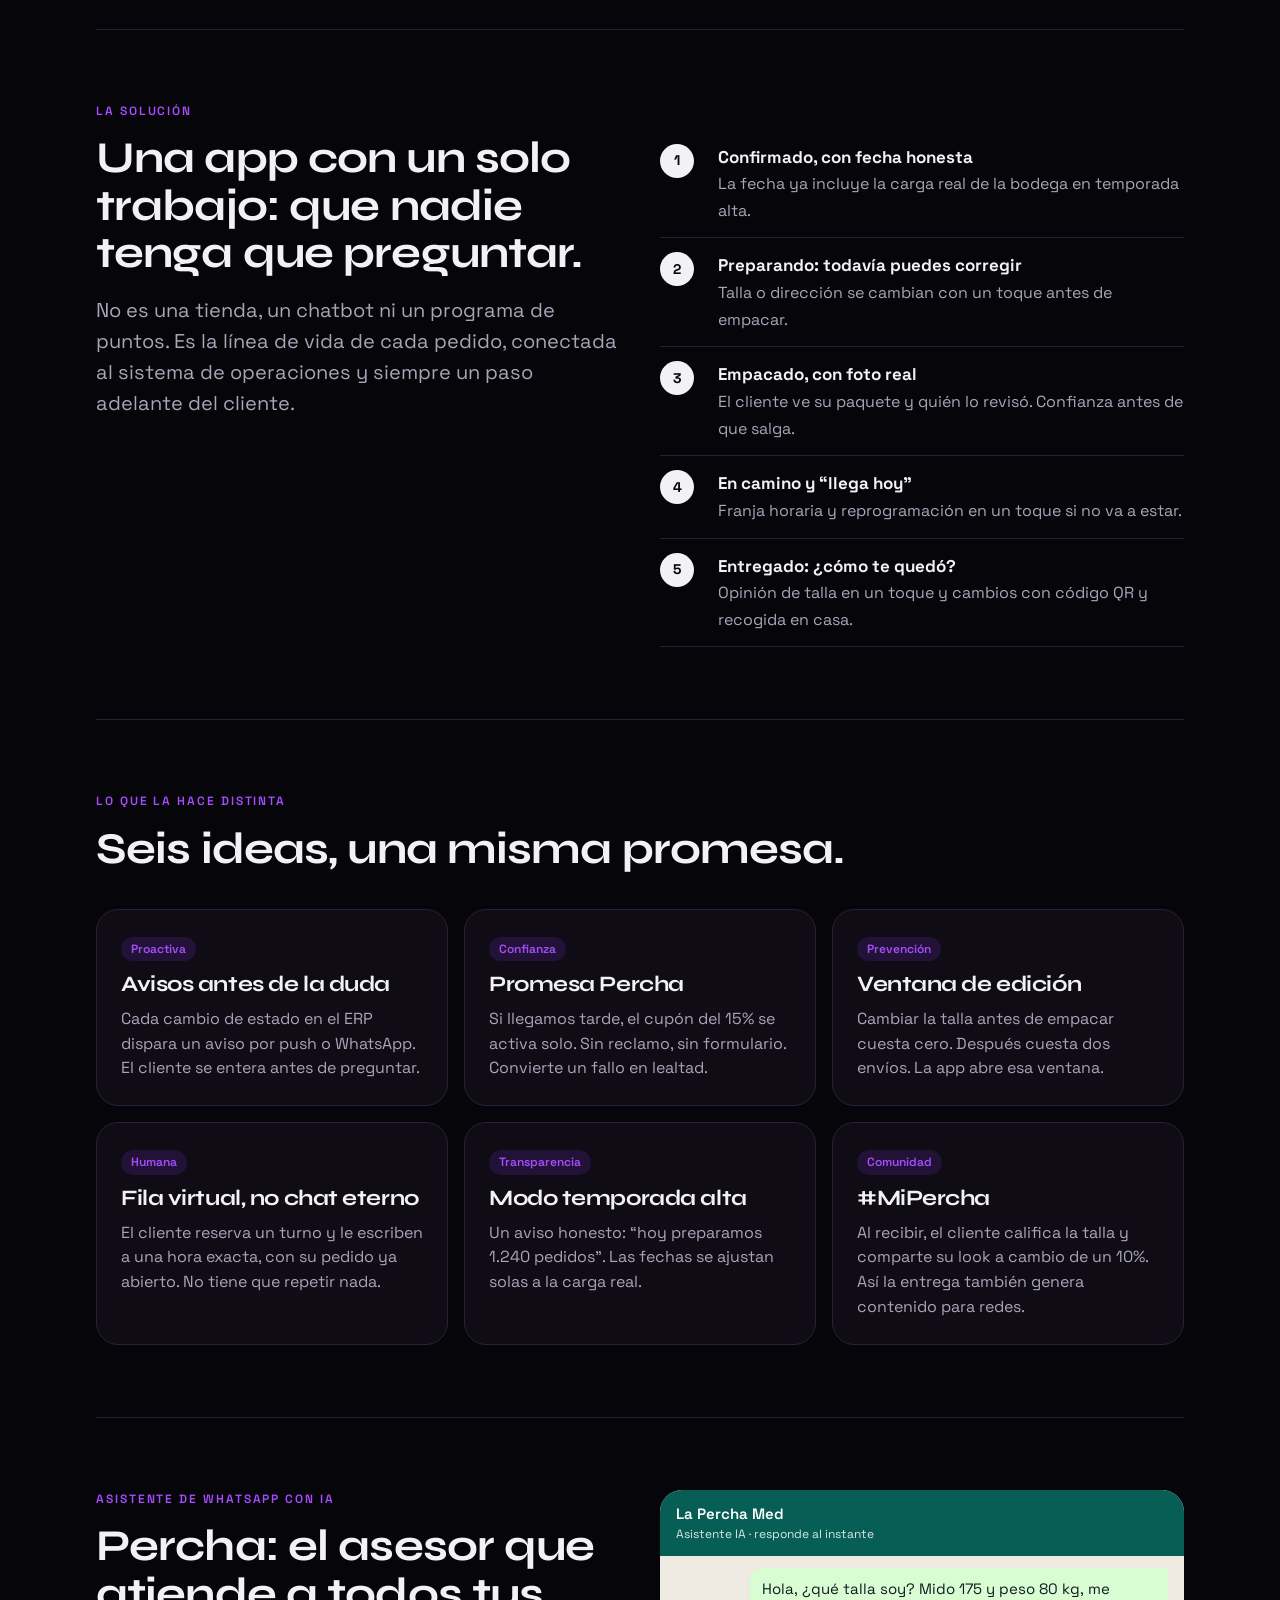
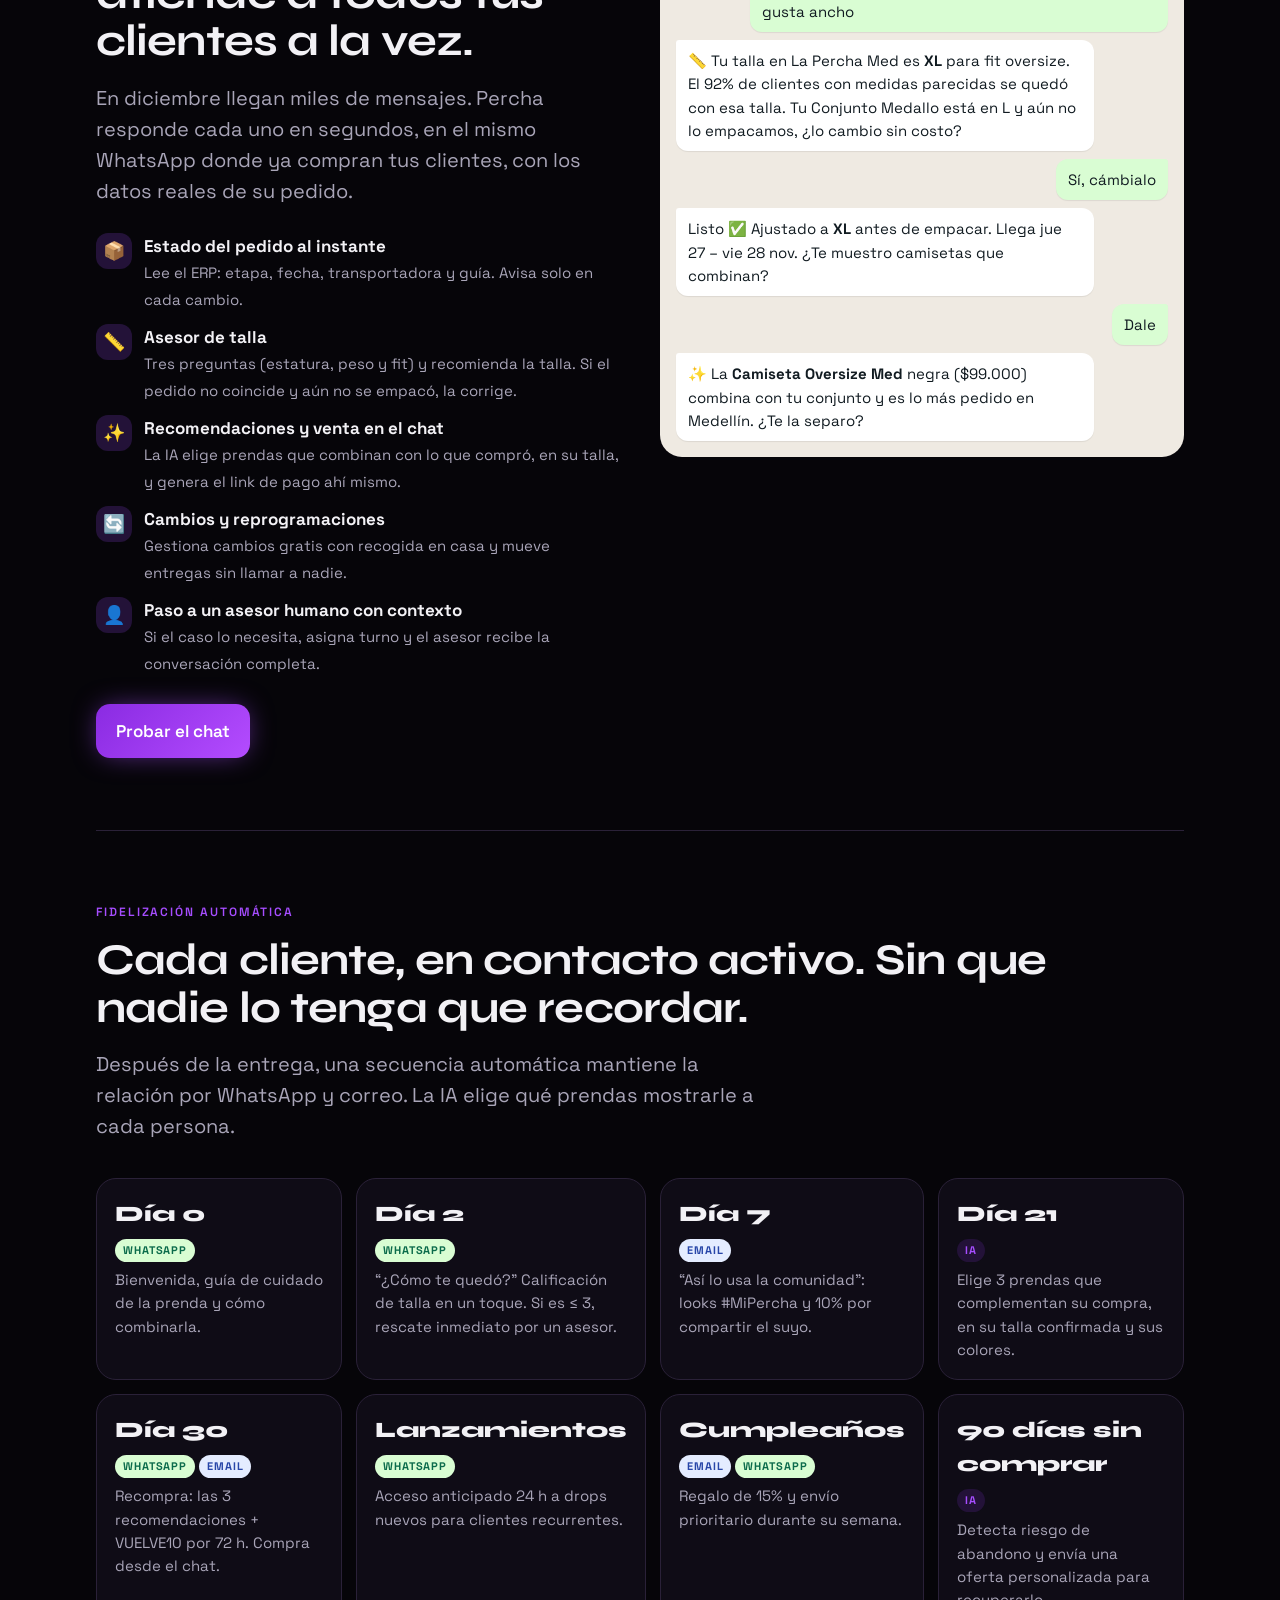
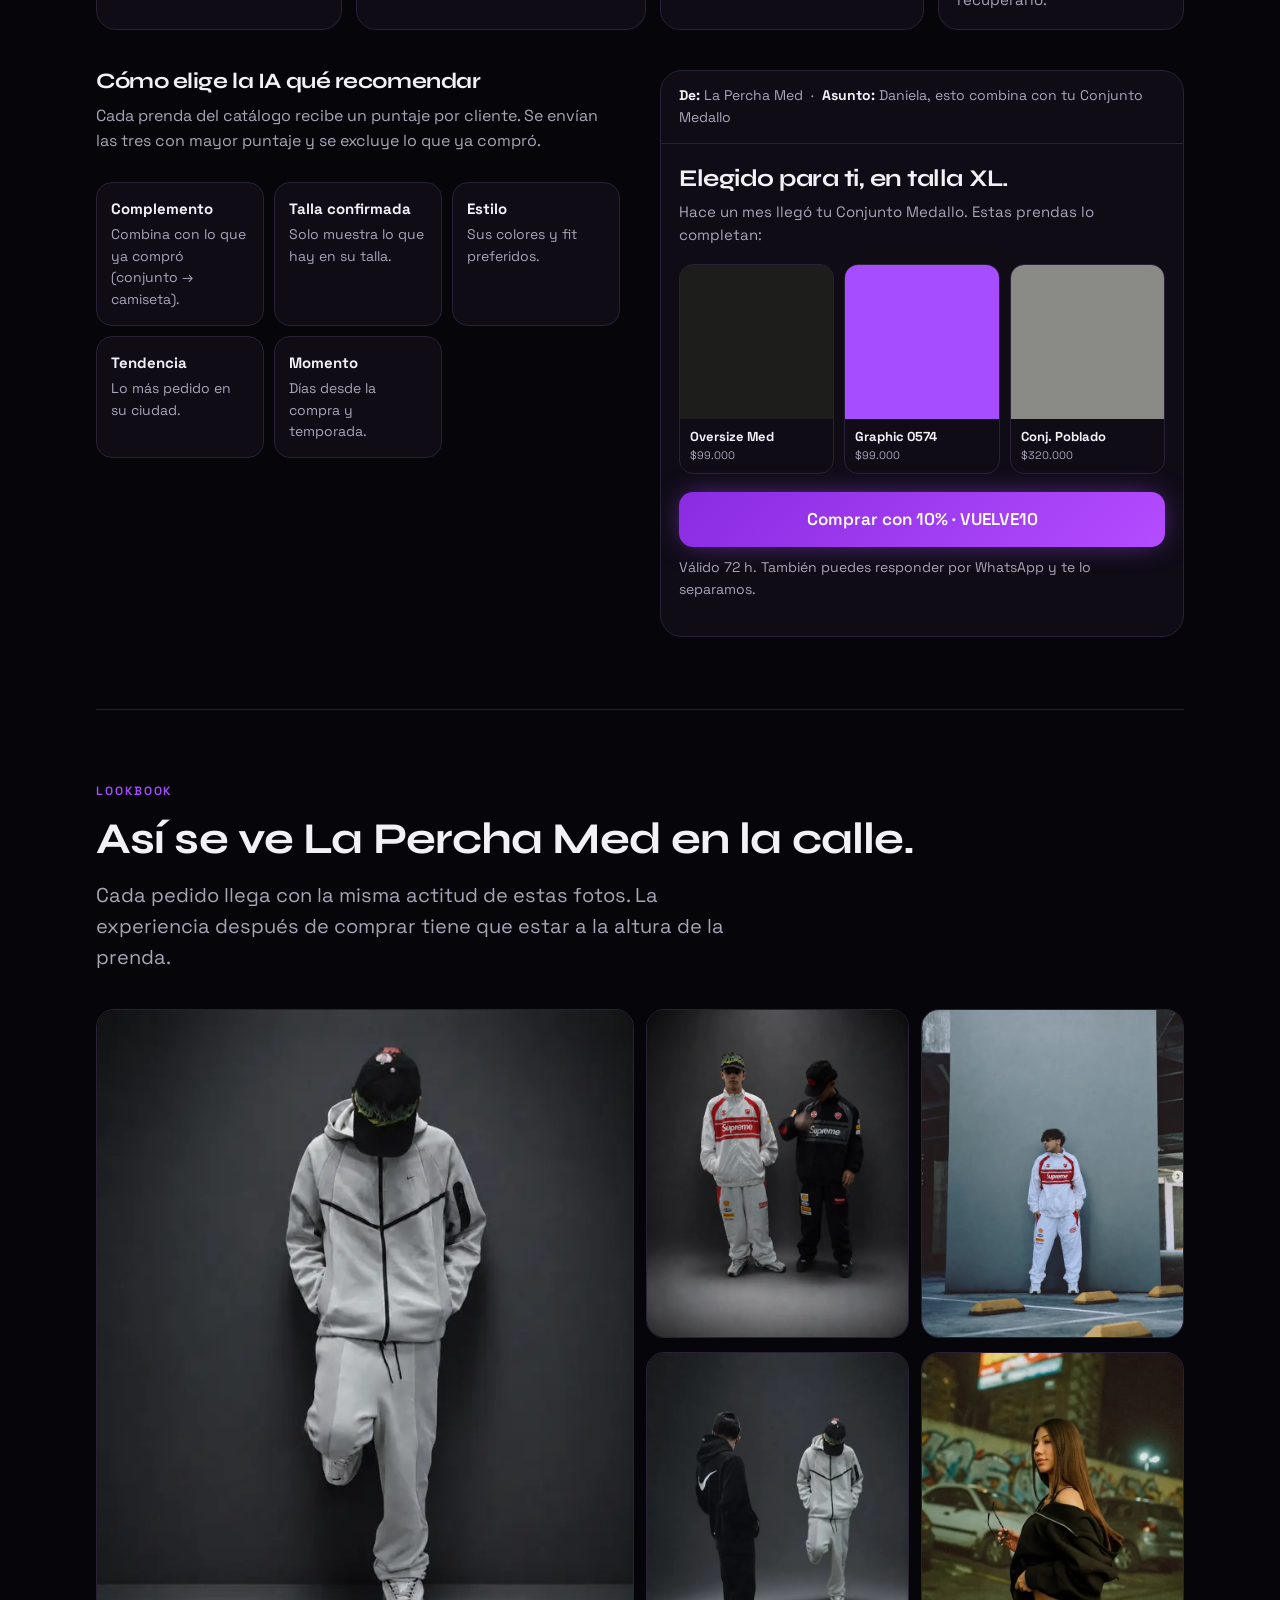
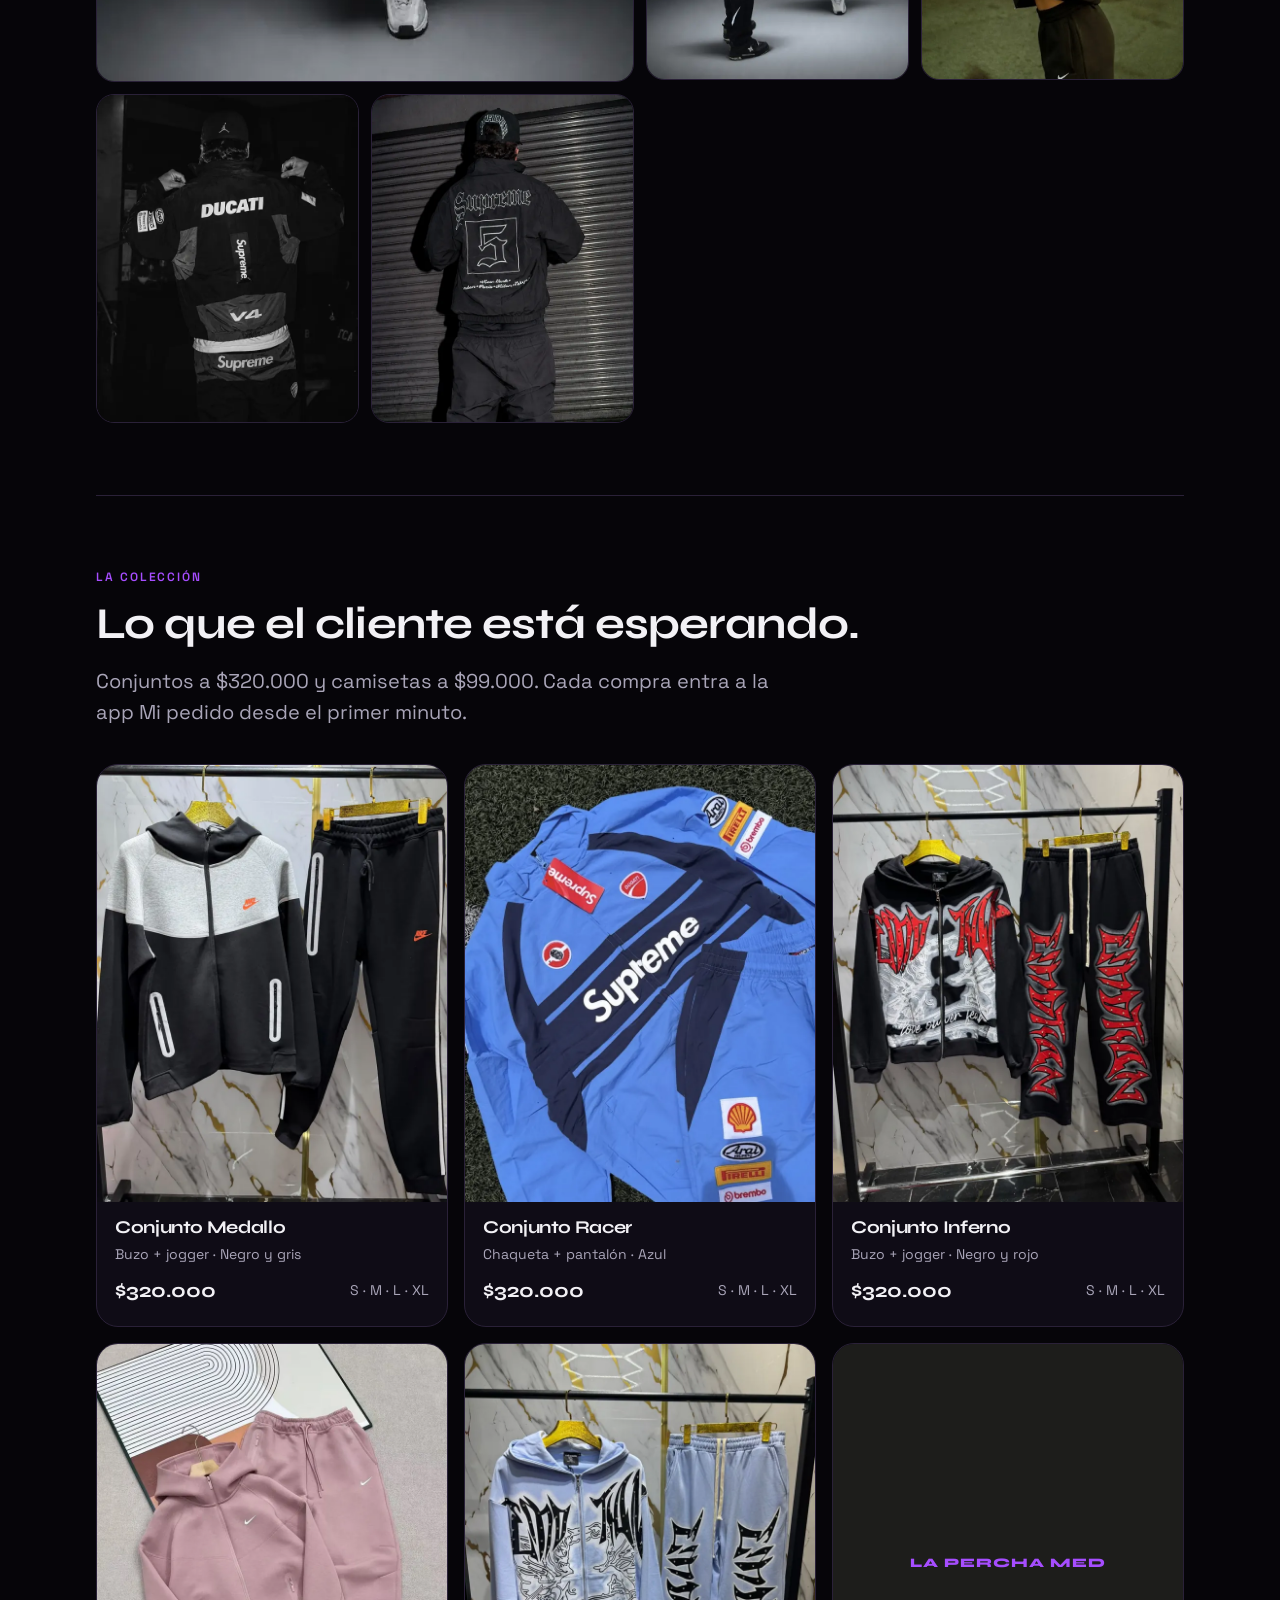
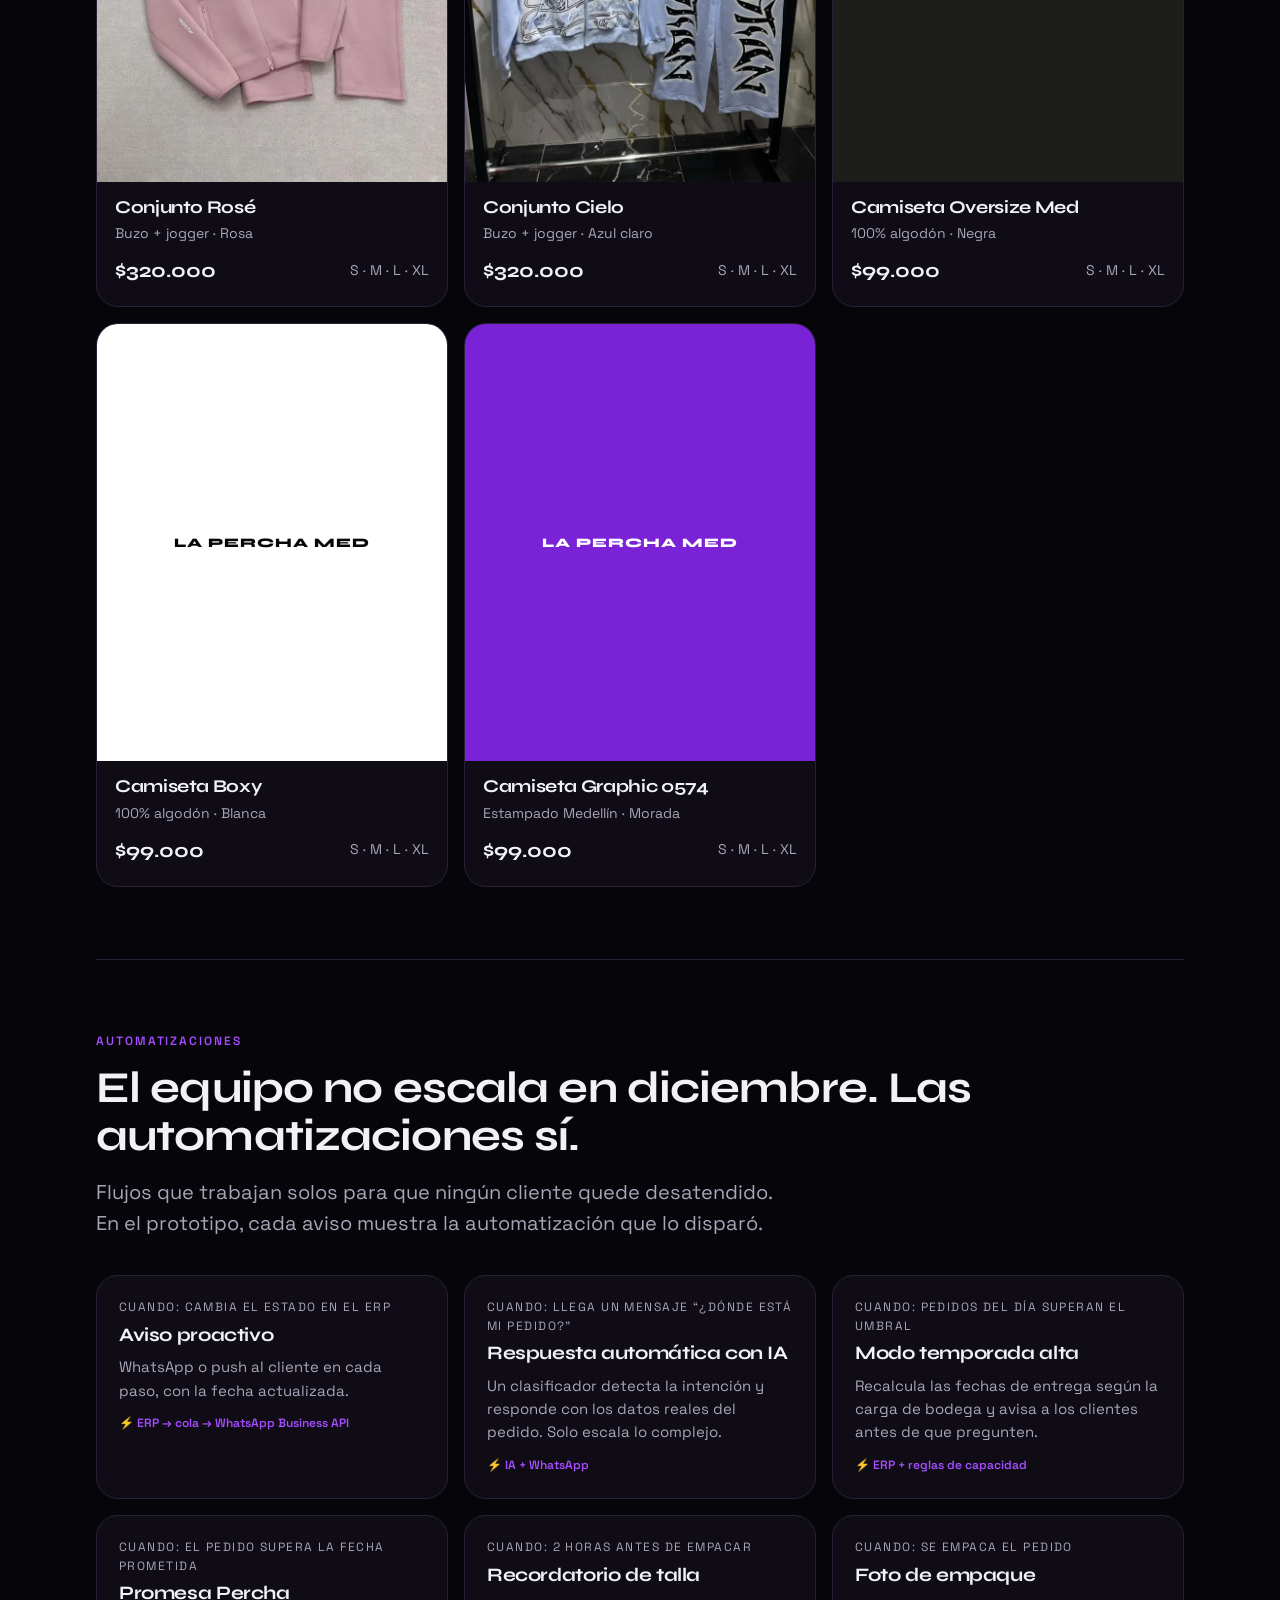
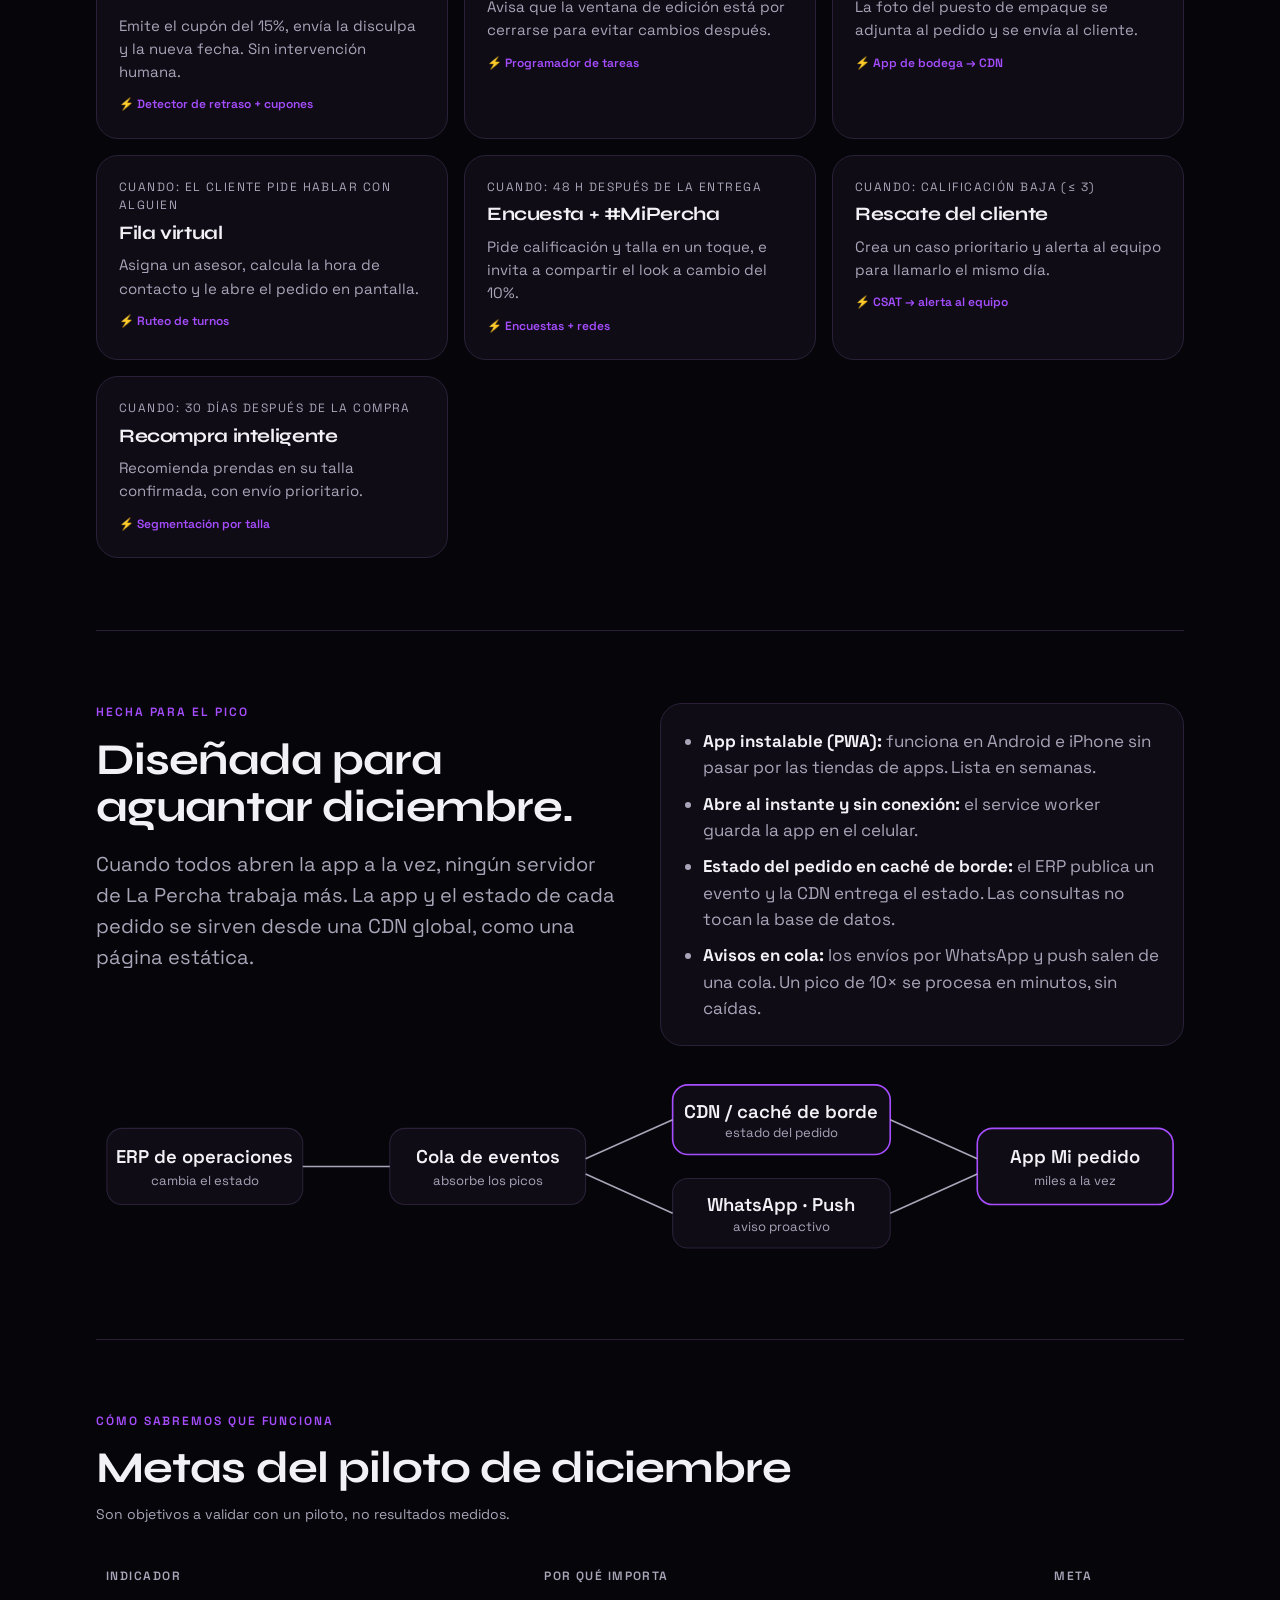
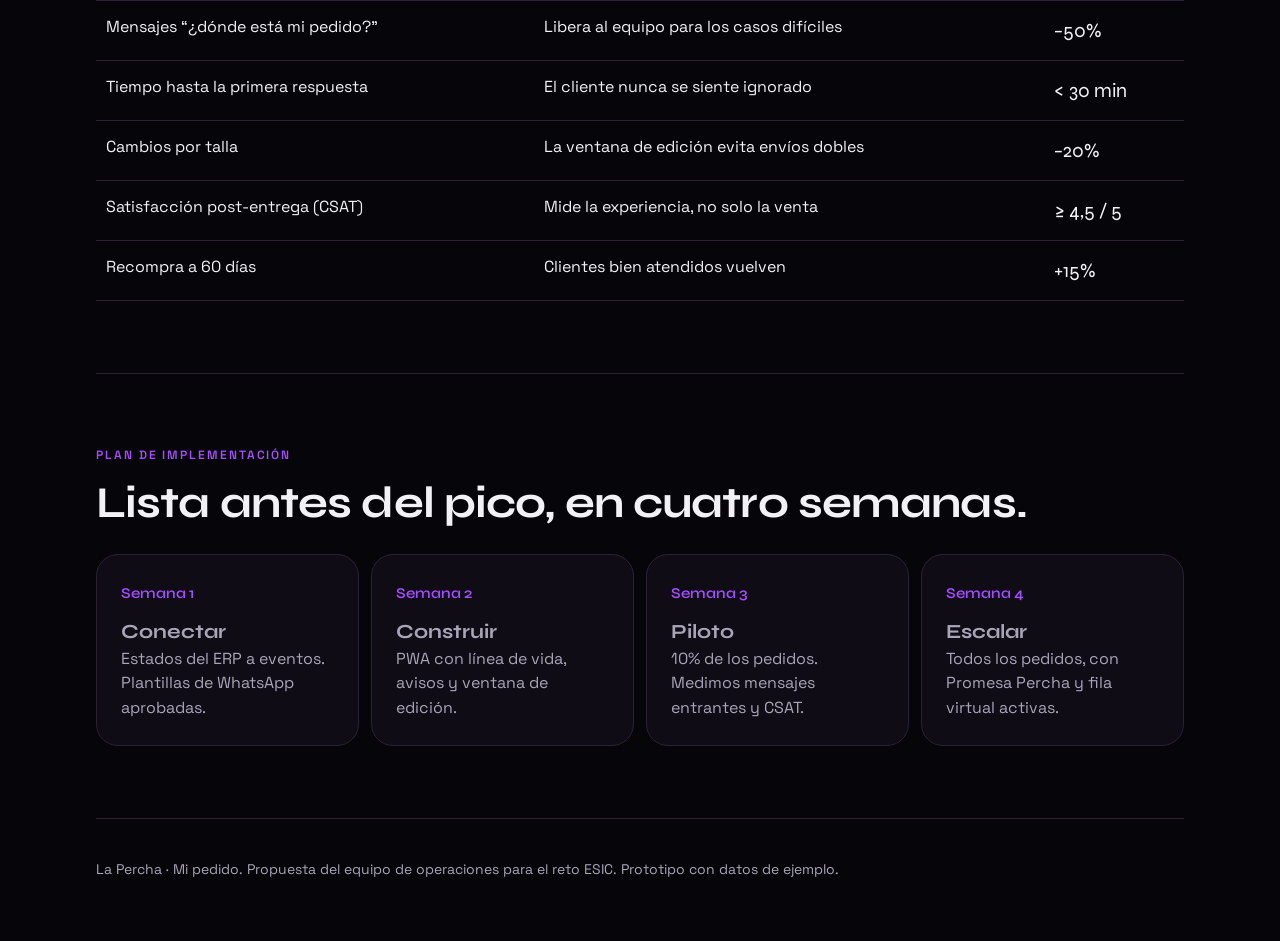
==== commit 07c3586e: "Añadir lookbook con fotos de modelos optimizadas Co-Authored-By: Claude Sonnet 5.5 <noreply@anthropi" ====
--- a/percha/index.html
+++ b/percha/index.html
@@ -115,6 +115,10 @@
     .score div { background: var(--surface); border: 1px solid var(--line); border-radius: 16px; padding: 14px; font-size: 14px; color: var(--muted); }
     .score strong { display: block; color: var(--ink); font-size: 15px; margin-bottom: 4px; }
     @media (max-width: 900px) { .journey { grid-template-columns: 1fr 1fr; } .mail .mp { grid-template-columns: 1fr 1fr 1fr; } }
+    .look { display: grid; grid-template-columns: repeat(4, 1fr); gap: 12px; margin-top: 36px; }
+    .look img { width: 100%; height: auto; display: block; border-radius: 18px; border: 1px solid var(--line); aspect-ratio: 4/5; object-fit: cover; background: var(--surface); }
+    .look .big { grid-column: span 2; grid-row: span 2; }
+    @media (max-width: 900px) { .look { grid-template-columns: 1fr 1fr; } }
     @media (max-width: 900px) {
       .hero, .grid2 { grid-template-columns: 1fr; }
       .grid3, .weeks { grid-template-columns: 1fr; }
@@ -267,6 +271,21 @@
       </div>
     </section>
 
+    <section id="lookbook">
+      <p class="eyebrow">Lookbook</p>
+      <h2>Así se ve La Percha Med en la calle.</h2>
+      <p class="lead" style="margin-top:18px">Cada pedido llega con la misma actitud de estas fotos. La experiencia después de comprar tiene que estar a la altura de la prenda.</p>
+      <div class="look">
+        <img src="app/img/look1.webp" alt="Conjunto gris, look urbano" width="640" height="800" loading="eager" decoding="async" class="big">
+        <img src="app/img/look2.webp" alt="Duo en conjuntos racing" width="640" height="800" loading="eager" decoding="async">
+        <img src="app/img/look3.webp" alt="Conjunto blanco y rojo" width="640" height="800" loading="lazy" decoding="async">
+        <img src="app/img/look4.webp" alt="Negro y gris en estudio" width="640" height="800" loading="lazy" decoding="async">
+        <img src="app/img/look5.webp" alt="Conjunto negro, look nocturno" width="640" height="800" loading="lazy" decoding="async">
+        <img src="app/img/look6.webp" alt="Chaqueta racing negra" width="640" height="800" loading="lazy" decoding="async">
+        <img src="app/img/look7.webp" alt="Conjunto negro, espalda" width="640" height="800" loading="lazy" decoding="async">
+        </div>
+    </section>
+
     <section id="coleccion">
       <p class="eyebrow">La colección</p>
       <h2>Lo que el cliente está esperando.</h2>
